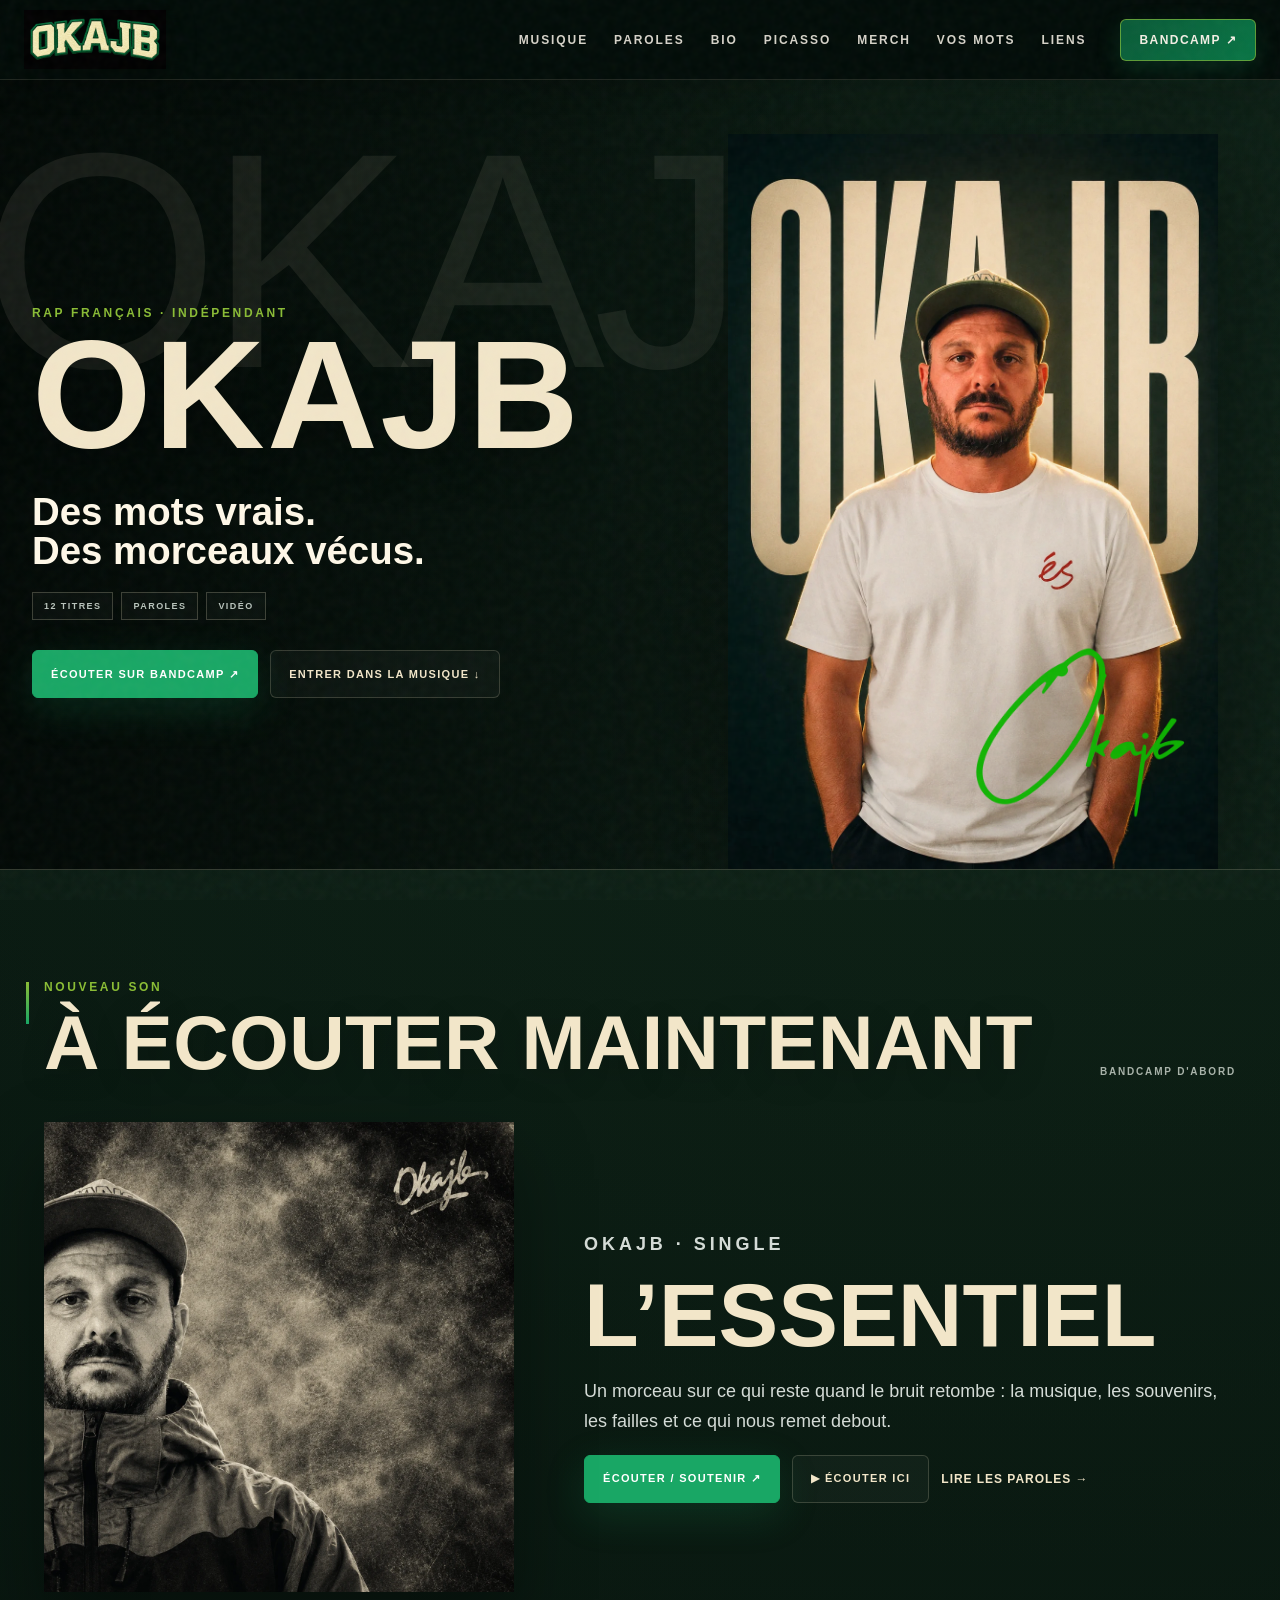
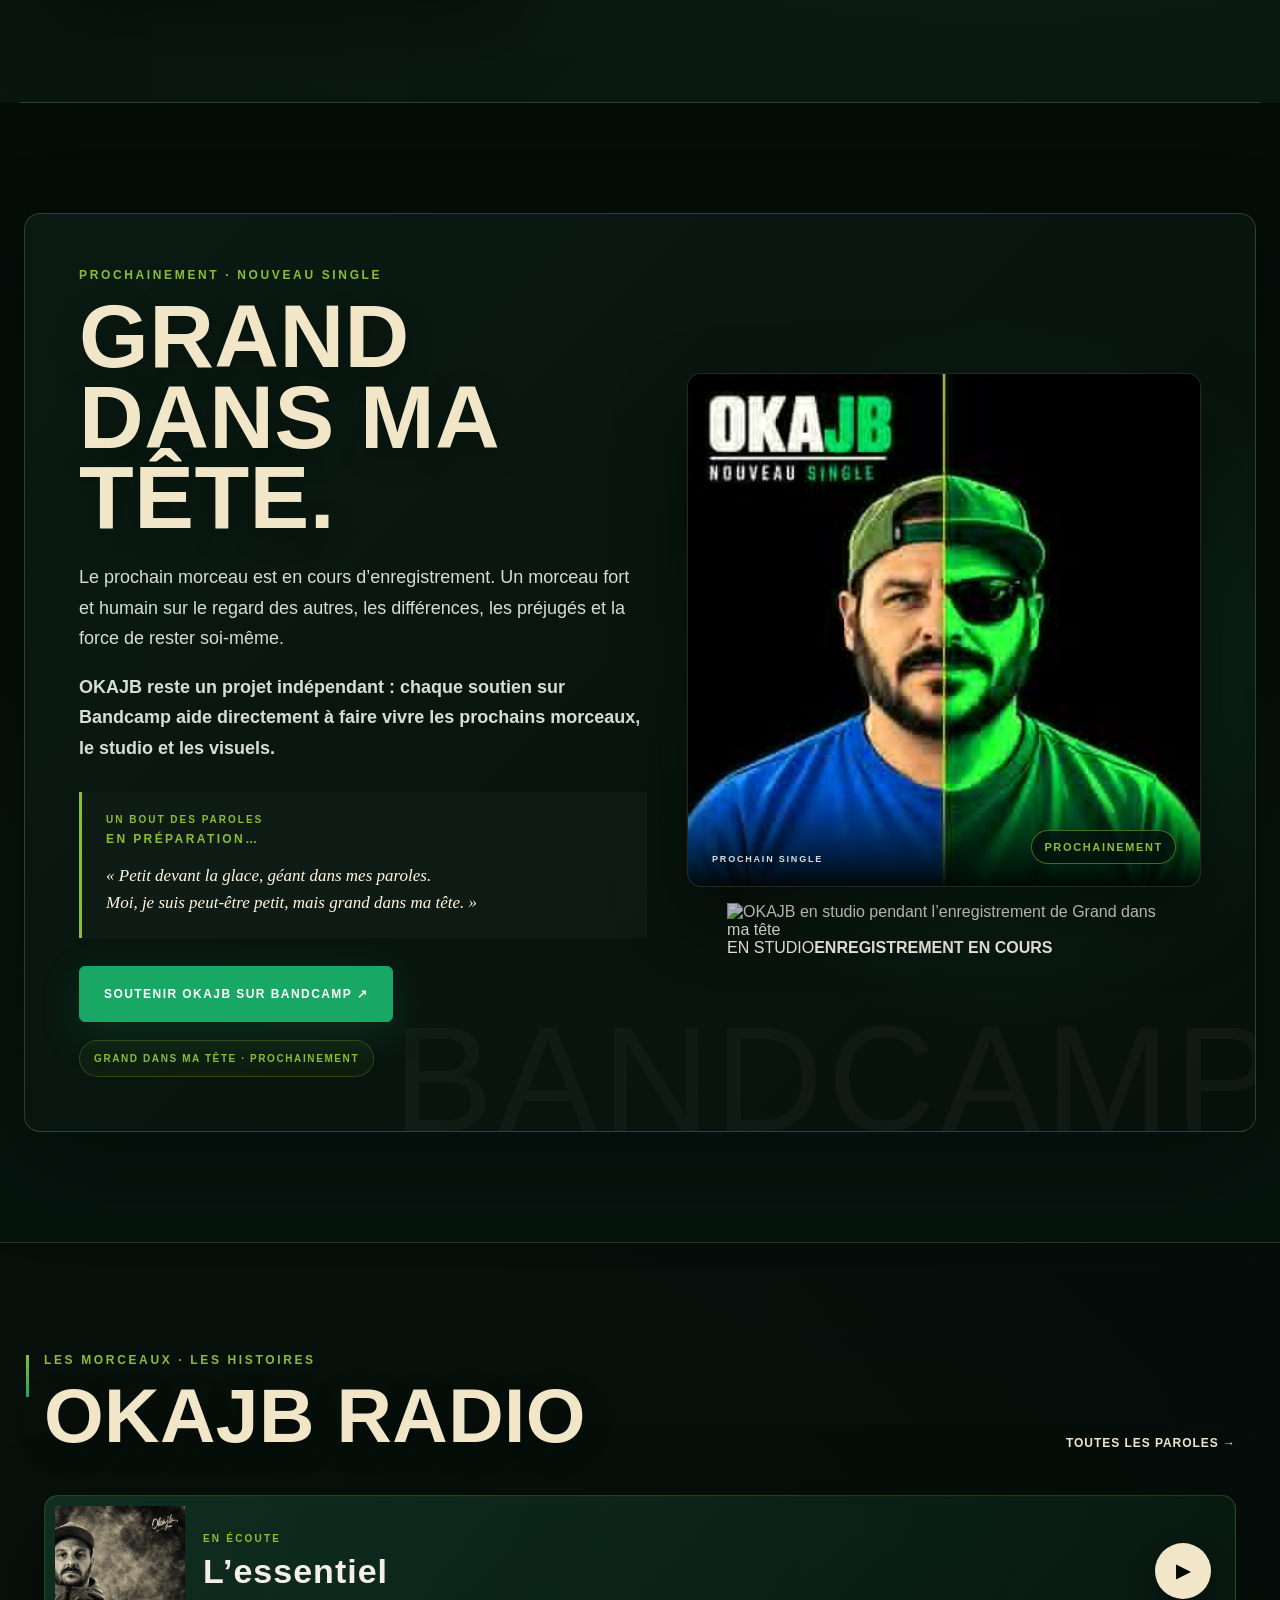
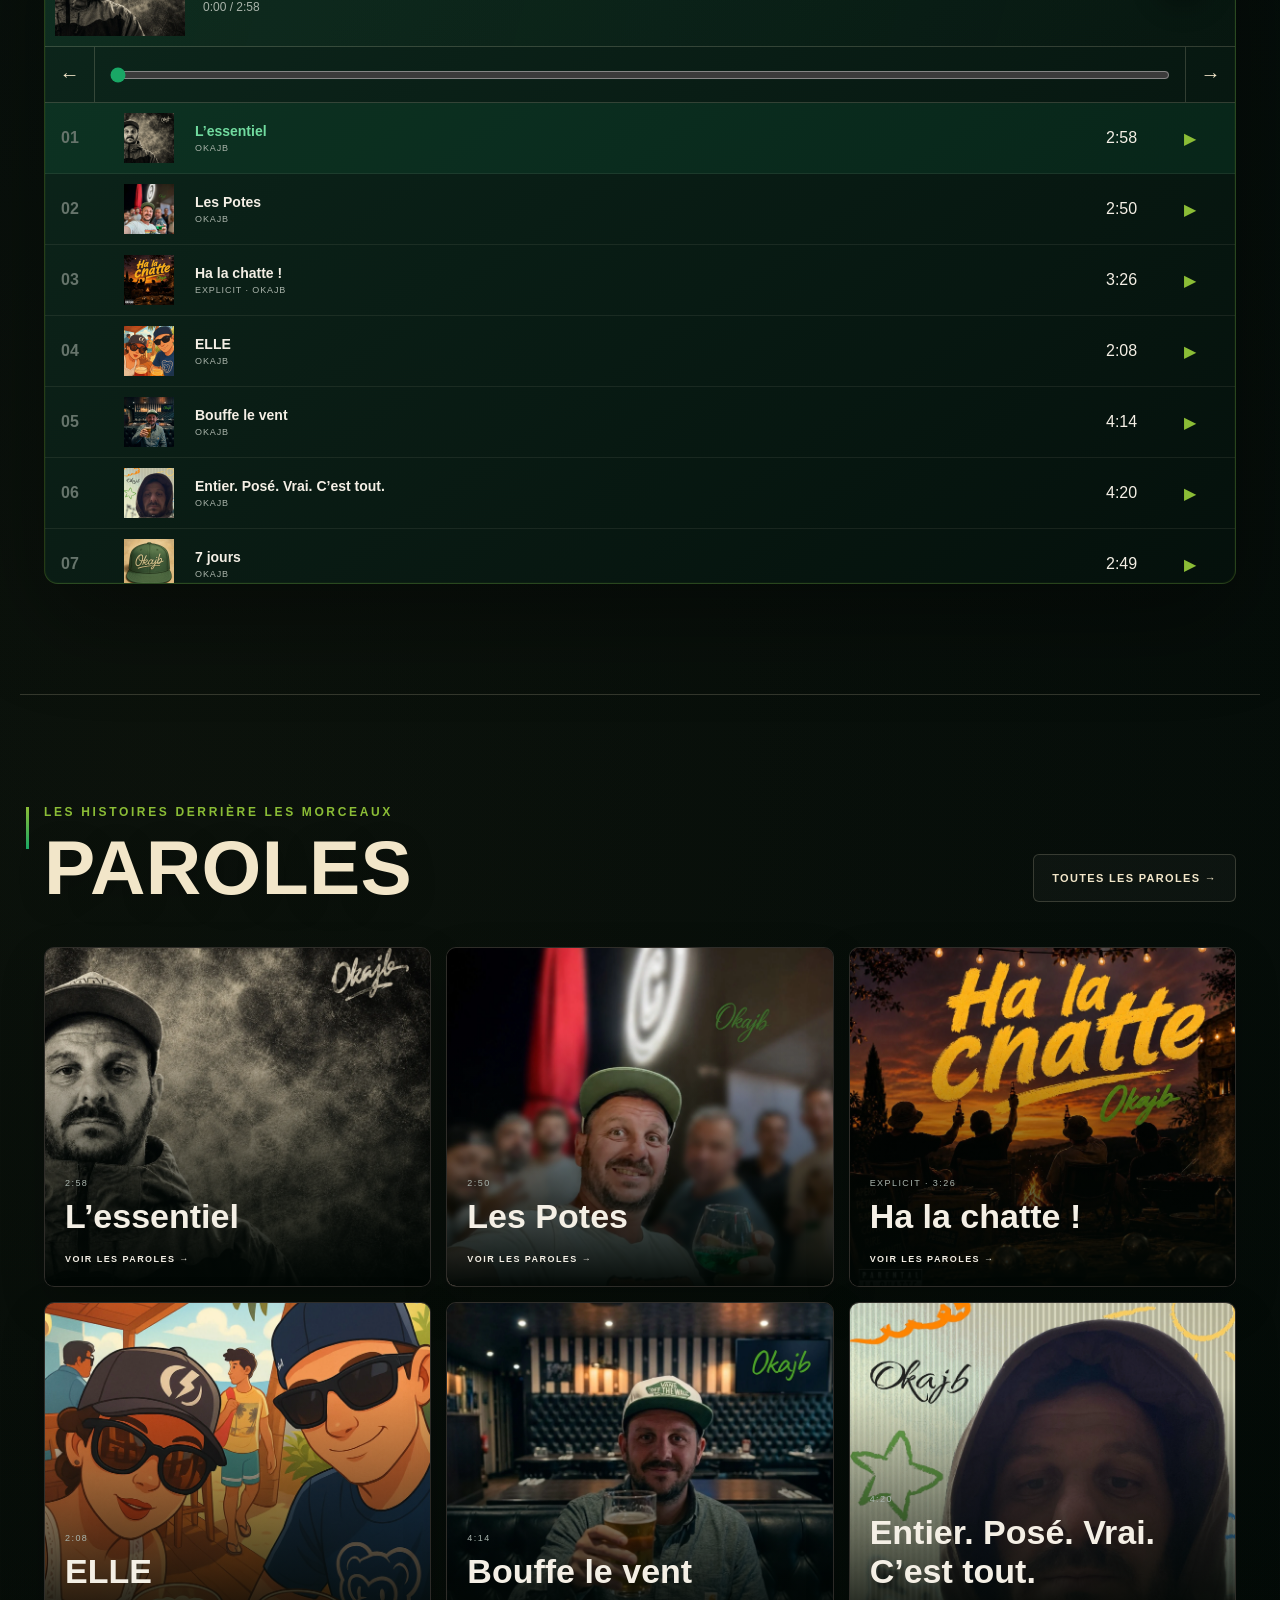
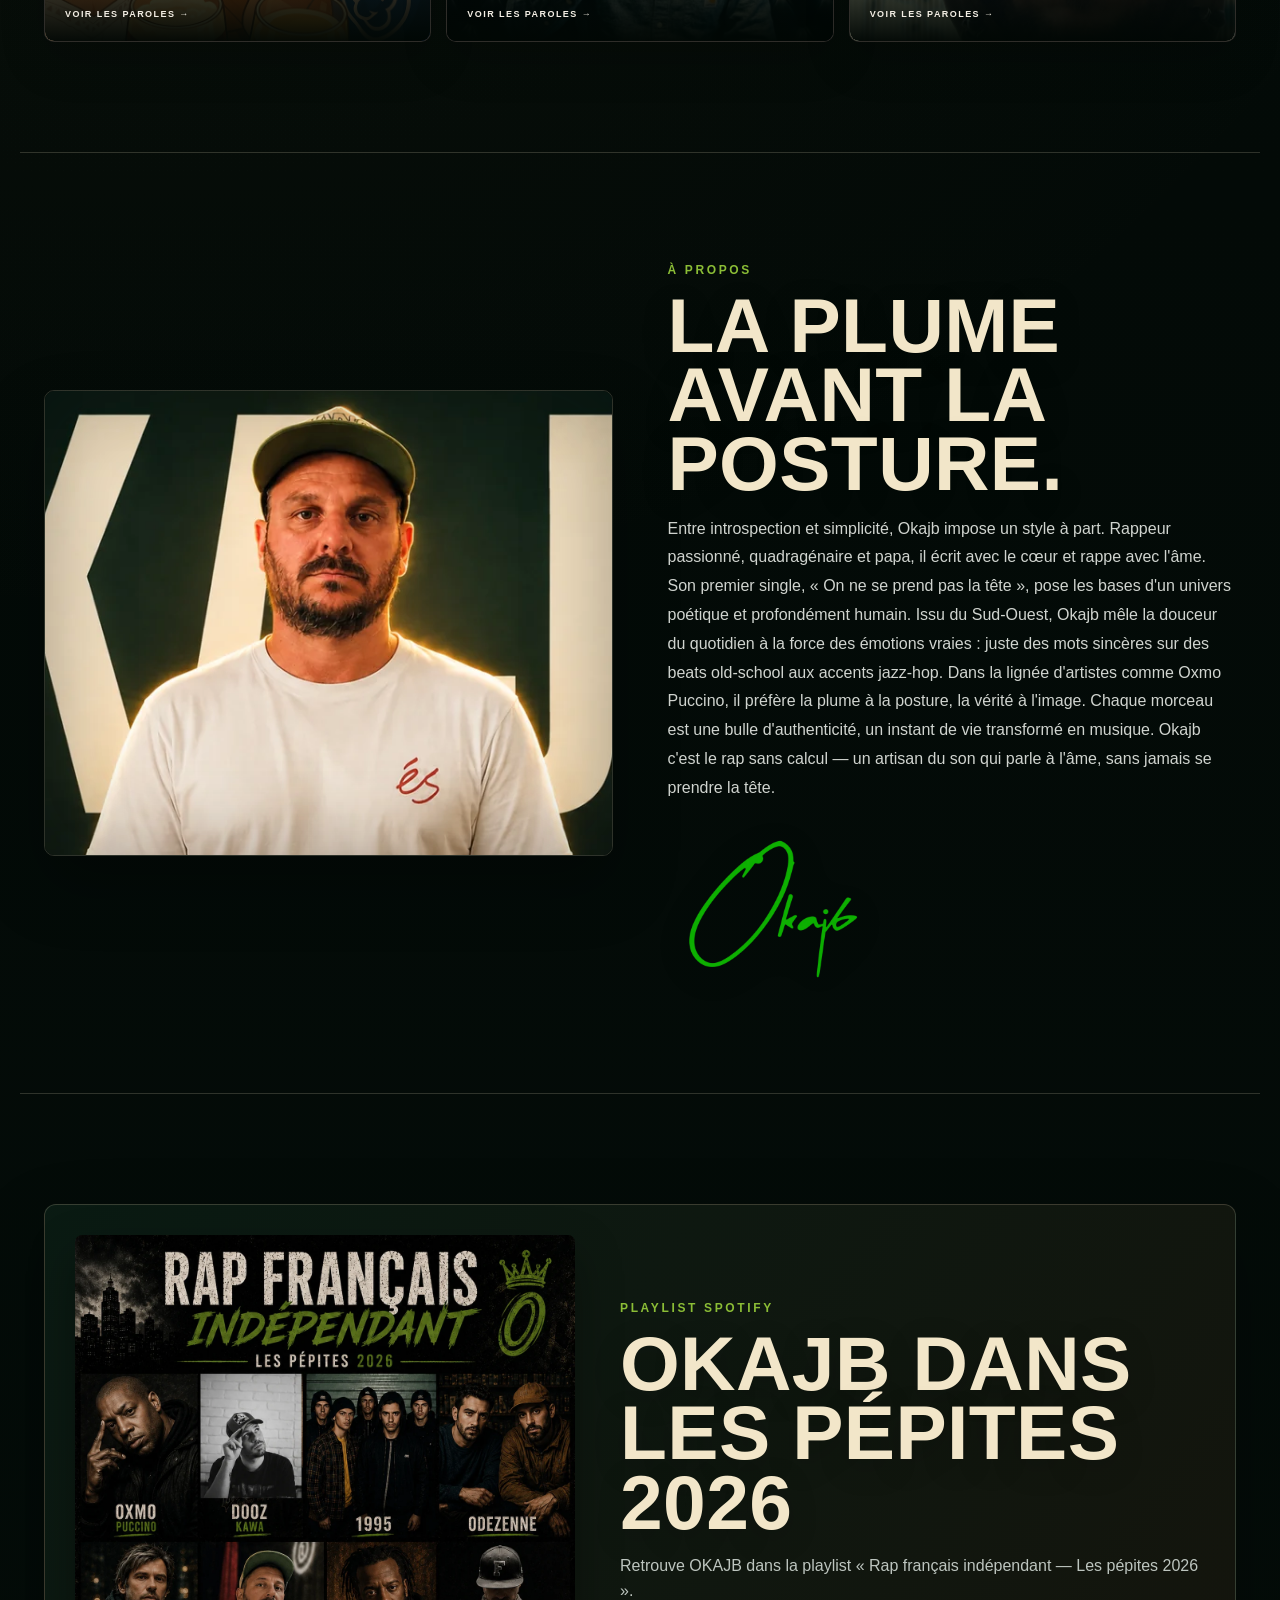
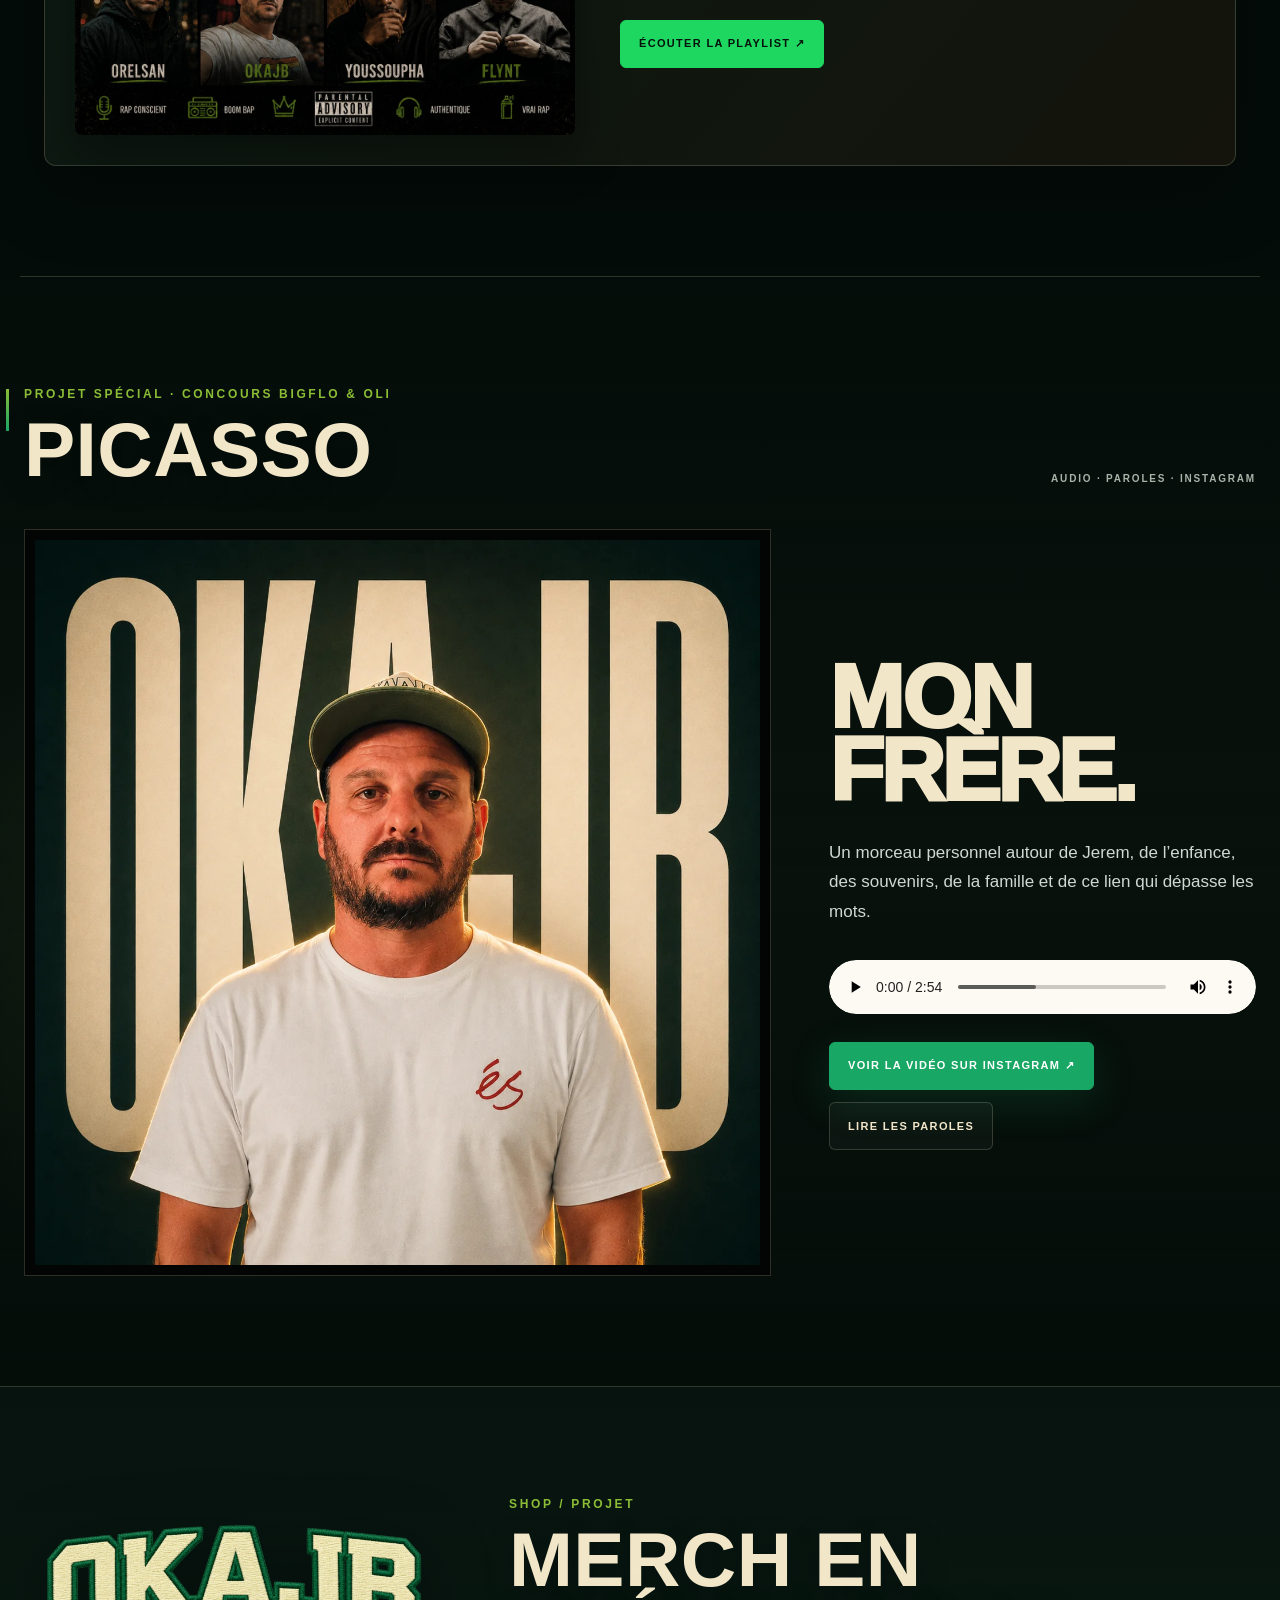
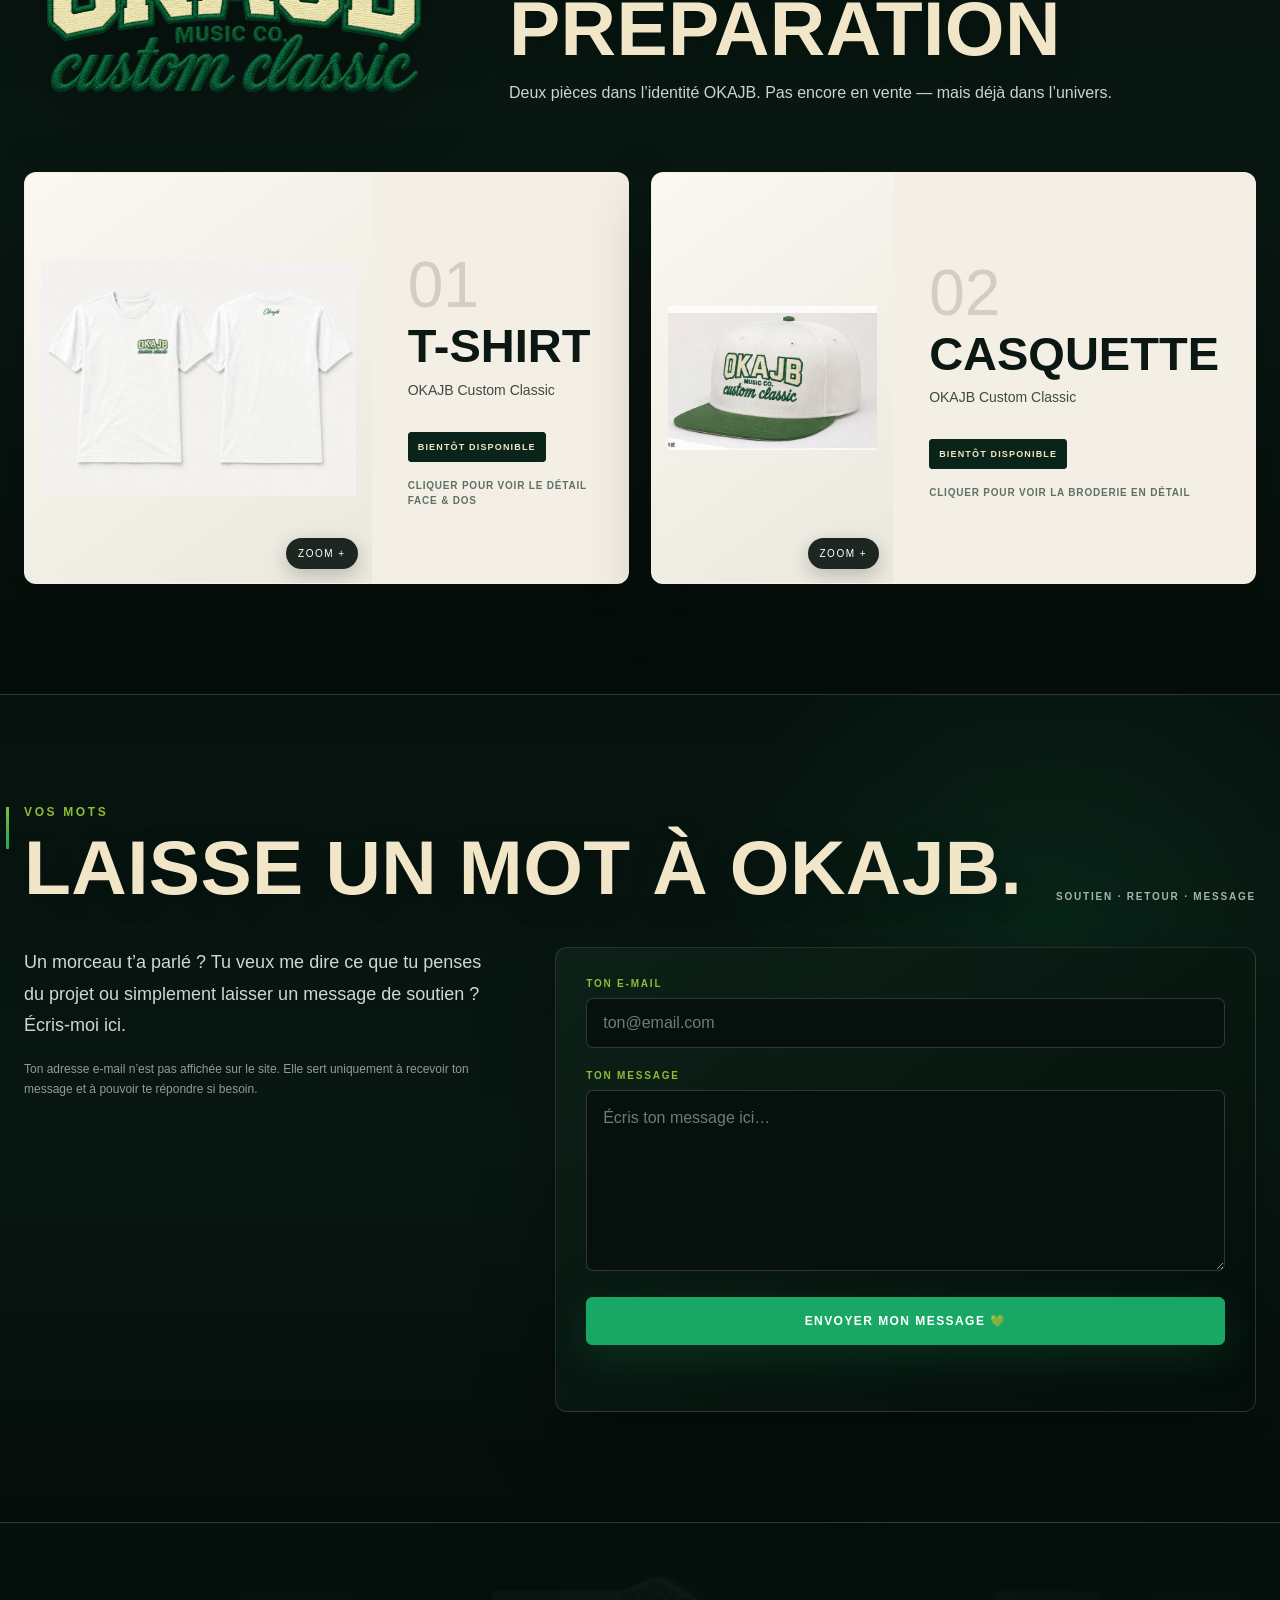
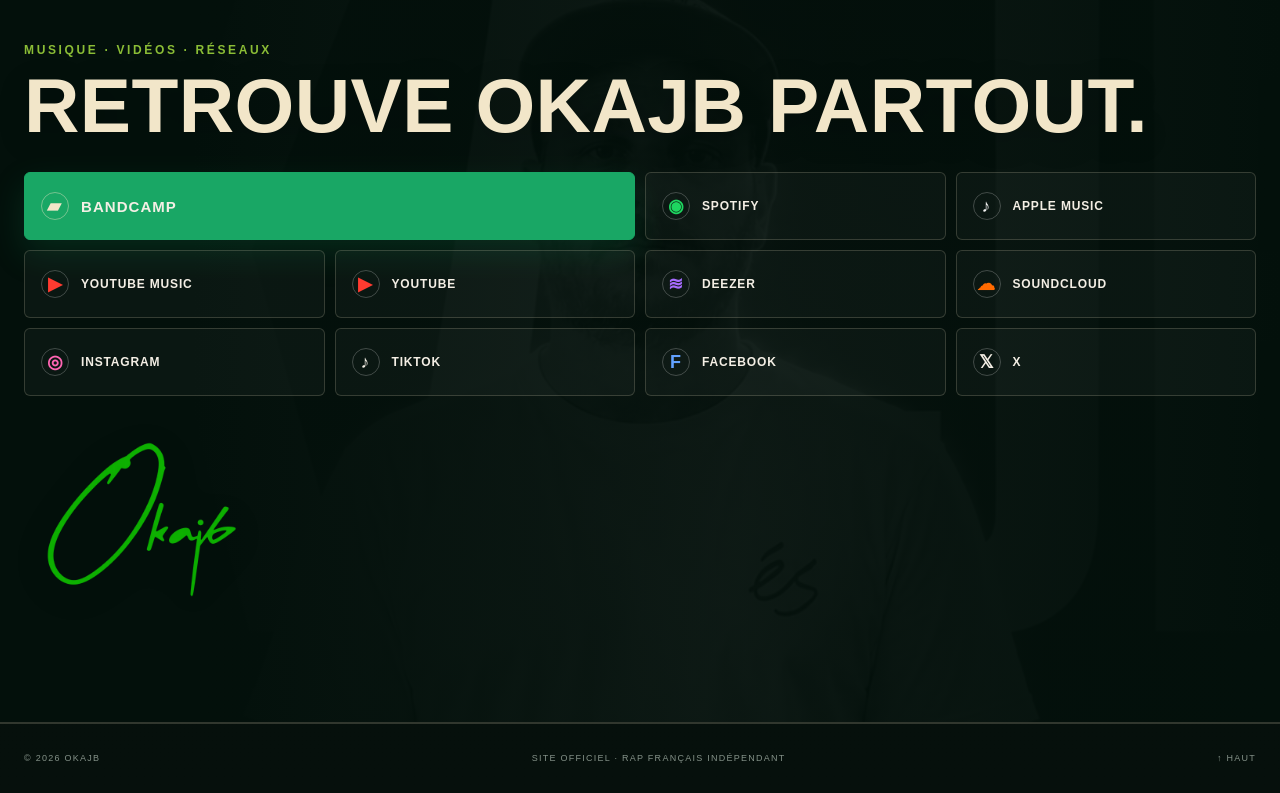
==== index.html @ cb5de4cf "Remplace Vivant par Grand dans ma tête et ajoute la photo studio" ====
<!doctype html>
<html lang="fr">
<head>
  <meta charset="utf-8">
  <meta name="viewport" content="width=device-width, initial-scale=1">
  <title>OKAJB — Site officiel</title>
  <meta name="description" content="OKAJB — rap français indépendant. Musique, paroles, PICASSO, merch et liens officiels.">
  <meta name="theme-color" content="#071812">
  <meta property="og:type" content="website">
  <meta property="og:title" content="OKAJB — Site officiel">
  <meta property="og:description" content="Musique, paroles, PICASSO, merch et univers officiel d’OKAJB. Soutiens le projet indépendant sur Bandcamp.">
  <meta property="og:url" content="https://okajb.github.io/okajb/">
  <meta property="og:image" content="https://okajb.github.io/okajb/assets/images/hero-wide.webp">
  <meta name="twitter:card" content="summary_large_image">
  <meta name="twitter:title" content="OKAJB — Site officiel">
  <meta name="twitter:description" content="Des mots vrais. Des morceaux vécus. Découvre l’univers OKAJB et soutiens la suite sur Bandcamp.">
  <meta name="twitter:image" content="https://okajb.github.io/okajb/assets/images/hero-wide.webp">
  <link rel="icon" href="favicon.webp" type="image/webp">
  <link rel="stylesheet" href="styles.css">
</head>
<body>
  <div class="noise"></div>
  <header class="site-header" id="top">
    <a class="brand" href="#top" aria-label="OKAJB accueil"><img src="assets/images/logo.webp" alt="OKAJB"></a>
    <button class="nav-toggle" aria-label="Ouvrir le menu" aria-expanded="false">☰</button>
    <nav class="main-nav" aria-label="Navigation principale">
      <a href="#musique">Musique</a>
      <a href="paroles.html">Paroles</a>
      <a href="#bio">Bio</a>
      <a href="#picasso">Picasso</a>
      <a href="#merch">Merch</a>
      <a href="#soutien">Vos mots</a>
      <a href="#liens">Liens</a>
    </nav>
    <a class="bandcamp-pill" href="https://okajb.bandcamp.com/" target="_blank" rel="noopener">BANDCAMP ↗</a>
  </header>
  <main>
    <section class="hero">
      <div class="hero-copy">
        <p class="eyebrow">RAP FRANÇAIS · INDÉPENDANT</p>
        <h1>OKAJB</h1>
        <p class="hero-tagline">Des mots vrais.<br>Des morceaux vécus.</p>
        <div class="hero-stats" aria-label="Univers OKAJB"><span>12 TITRES</span><span>PAROLES</span><span>VIDÉO</span></div>
        <div class="hero-actions">
          <a class="btn btn-primary" href="https://okajb.bandcamp.com/" target="_blank" rel="noopener">ÉCOUTER SUR BANDCAMP ↗</a>
          <a class="btn btn-ghost" href="#musique">ENTRER DANS LA MUSIQUE ↓</a>
        </div>
      </div>
      <div class="hero-art"><img src="assets/images/hero.webp" alt="OKAJB"></div>
      <img class="hero-signature" src="assets/images/signature.webp" alt="Signature OKAJB">
    </section>
    <section class="section feature" id="musique">
      <div class="section-head">
        <div><p class="eyebrow">NOUVEAU SON</p><h2>À ÉCOUTER MAINTENANT</h2></div>
        <span class="rule-label">BANDCAMP D'ABORD</span>
      </div>
      <div class="feature-grid">
        <div class="feature-cover"><img src="assets/images/lessentiel-feature.webp" alt="L'essentiel — OKAJB"></div>
        <div class="feature-copy">
          <p class="track-kicker">OKAJB · SINGLE</p>
          <h3>L’ESSENTIEL</h3>
          <p>Un morceau sur ce qui reste quand le bruit retombe : la musique, les souvenirs, les failles et ce qui nous remet debout.</p>
          <div class="action-row">
            <a class="btn btn-primary" href="https://okajb.bandcamp.com/track/lessentiel" target="_blank" rel="noopener">ÉCOUTER / SOUTENIR ↗</a>
            <button class="btn btn-ghost js-play-feature" type="button">▶ ÉCOUTER ICI</button>
            <a class="text-link" href="paroles.html#lessentiel">Lire les paroles →</a>
          </div>
        </div>
      </div>
    </section>

    <section class="section funding-section" id="faire-vivre-la-suite">
      <div class="funding-card">
        <div class="funding-copy">
          <p class="eyebrow">PROCHAINEMENT · NOUVEAU SINGLE</p>
          <h2>GRAND DANS MA TÊTE.</h2>
          <p>Le prochain morceau est en cours d’enregistrement. Un morceau fort et humain sur le regard des autres, les différences, les préjugés et la force de rester soi-même.</p>
          <p class="funding-strong">OKAJB reste un projet indépendant : chaque soutien sur Bandcamp aide directement à faire vivre les prochains morceaux, le studio et les visuels.</p>
          <div class="vivant-preview">
            <span class="vivant-label">UN BOUT DES PAROLES</span>
            <p class="vivant-coming">EN PRÉPARATION…</p>
            <blockquote>« Petit devant la glace, géant dans mes paroles.<br>Moi, je suis peut-être petit, mais grand dans ma tête. »</blockquote>
          </div>
          <div class="funding-actions">
            <a class="btn btn-primary funding-btn" href="https://okajb.bandcamp.com/" target="_blank" rel="noopener">SOUTENIR OKAJB SUR BANDCAMP ↗</a>
            <span class="funding-next">GRAND DANS MA TÊTE · PROCHAINEMENT</span>
          </div>
        </div>
        <div class="upcoming-media">
          <div class="funding-cover">
            <img src="assets/images/grand-dans-ma-tete.jpg" alt="Grand dans ma tête — prochain single OKAJB" loading="lazy">
            <div class="funding-cover-overlay">
              <span>PROCHAIN SINGLE</span>
              <strong>PROCHAINEMENT</strong>
            </div>
          </div>
          <figure class="studio-shot">
            <img src="assets/images/grand-dans-ma-tete-studio.jpg" alt="OKAJB en studio pendant l’enregistrement de Grand dans ma tête" loading="lazy">
            <figcaption><span>EN STUDIO</span><strong>ENREGISTREMENT EN COURS</strong></figcaption>
          </figure>
        </div>
      </div>
    </section>

    <section class="section radio-section">
      <div class="section-head">
        <div><p class="eyebrow">LES MORCEAUX · LES HISTOIRES</p><h2>OKAJB RADIO</h2></div>
        <a class="text-link" href="paroles.html">Toutes les paroles →</a>
      </div>
      <div class="radio-shell">
        <div class="now-playing">
          <img id="playerCover" src="assets/images/lessentiel.webp" alt="">
          <div class="now-copy">
            <span class="mini">EN ÉCOUTE</span>
            <strong id="playerTitle">L’essentiel</strong>
            <span id="playerTime">0:00 / 2:58</span>
          </div>
          <button class="play-main" id="playPause" type="button" aria-label="Lecture">▶</button>
        </div>
        <div class="player-controls">
          <button id="prevTrack" type="button" aria-label="Morceau précédent">←</button>
          <input id="progress" type="range" min="0" max="1000" value="0" aria-label="Progression du morceau">
          <button id="nextTrack" type="button" aria-label="Morceau suivant">→</button>
        </div>
        <audio id="audioPlayer" preload="metadata"></audio>
        <div class="tracklist" id="trackList"></div>
      </div>
    </section>
    <section class="section lyrics-preview">
      <div class="section-head">
        <div><p class="eyebrow">LES HISTOIRES DERRIÈRE LES MORCEAUX</p><h2>PAROLES</h2></div>
        <a class="btn btn-ghost" href="paroles.html">TOUTES LES PAROLES →</a>
      </div>
      <div class="card-grid" id="lyricsPreview"></div>
    </section>
    <section class="section split" id="bio">
      <div class="bio-visual"><img src="assets/images/hero-wide.webp" alt="OKAJB"></div>
      <div class="bio-copy">
        <p class="eyebrow">À PROPOS</p>
        <h2>LA PLUME AVANT LA POSTURE.</h2>
        <p id="bioText"></p>
        <img class="signature-inline" src="assets/images/signature.webp" alt="Signature Okajb">
      </div>
    </section>
    <section class="section playlist-section">
      <div class="playlist-card">
        <img src="assets/images/playlist.webp" alt="Rap français indépendant — Les pépites 2026">
        <div>
          <p class="eyebrow">PLAYLIST SPOTIFY</p>
          <h2>OKAJB DANS LES PÉPITES 2026</h2>
          <p>Retrouve OKAJB dans la playlist « Rap français indépendant — Les pépites 2026 ».</p>
          <a class="btn btn-spotify" href="https://open.spotify.com/playlist/6wYWliUROWFI4ndESwbSYx" target="_blank" rel="noopener">ÉCOUTER LA PLAYLIST ↗</a>
        </div>
      </div>
    </section>
    <section class="section picasso-section" id="picasso">
      <div class="section-head">
        <div><p class="eyebrow">PROJET SPÉCIAL · CONCOURS BIGFLO & OLI</p><h2>PICASSO</h2></div>
        <span class="rule-label">AUDIO · PAROLES · INSTAGRAM</span>
      </div>
      <div class="picasso-grid">
        <div class="picasso-poster"><img src="assets/images/picasso.webp" alt="PICASSO — OKAJB"></div>
        <div class="picasso-copy">
          <h3 class="picasso-title"><span>MON</span><span>FRÈRE.</span></h3>
          <p>Un morceau personnel autour de Jerem, de l’enfance, des souvenirs, de la famille et de ce lien qui dépasse les mots.</p>
          <audio controls preload="metadata" src="assets/audio/picasso.mp3"></audio>
          <div class="action-row">
            <a class="btn btn-primary" href="https://www.instagram.com/reel/Dc9FJ5-Rp9Y/?utm_source=ig_web_copy_link&stkn=MzRlODBiNWFlZA==" target="_blank" rel="noopener">VOIR LA VIDÉO SUR INSTAGRAM ↗</a>
            <button class="btn btn-ghost" id="picassoLyricsBtn" type="button">LIRE LES PAROLES</button>
          </div>
        </div>
      </div>
      <div class="lyrics-panel" id="picassoLyrics" hidden></div>
    </section>
    <section class="section merch-section" id="merch">
      <div class="merch-intro">
        <img src="assets/images/merch-logo-premium.webp" alt="OKAJB merch">
        <div><p class="eyebrow">SHOP / PROJET</p><h2>MERCH EN PRÉPARATION</h2><p>Deux pièces dans l’identité OKAJB. Pas encore en vente — mais déjà dans l’univers.</p></div>
      </div>
      <div class="product-grid">
        <article class="product zoomable-product" role="button" tabindex="0" data-image="assets/images/tshirt-full.webp" data-title="T-SHIRT OKAJB — face & dos"><div class="product-visual"><img src="assets/images/tshirt-full.webp" alt="T-shirt OKAJB, face et dos"><span class="zoom-badge">ZOOM +</span></div><div class="product-copy"><span>01</span><h3>T-SHIRT</h3><p>OKAJB Custom Classic</p><b>BIENTÔT DISPONIBLE</b><small class="zoom-hint">Cliquer pour voir le détail face & dos</small></div></article>
        <article class="product zoomable-product" role="button" tabindex="0" data-image="assets/images/cap-full.webp" data-title="CASQUETTE OKAJB — détail"><div class="product-visual"><img src="assets/images/cap-full.webp" alt="Casquette OKAJB blanche et verte"><span class="zoom-badge">ZOOM +</span></div><div class="product-copy"><span>02</span><h3>CASQUETTE</h3><p>OKAJB Custom Classic</p><b>BIENTÔT DISPONIBLE</b><small class="zoom-hint">Cliquer pour voir la broderie en détail</small></div></article>
      </div>
    </section>


    <section class="section support-section" id="soutien">
      <div class="section-head">
        <div>
          <p class="eyebrow">VOS MOTS</p>
          <h2>LAISSE UN MOT À OKAJB.</h2>
        </div>
        <span class="rule-label">SOUTIEN · RETOUR · MESSAGE</span>
      </div>
      <div class="support-grid">
        <div class="support-copy">
          <p>Un morceau t’a parlé ? Tu veux me dire ce que tu penses du projet ou simplement laisser un message de soutien ? Écris-moi ici.</p>
          <p class="support-privacy">Ton adresse e-mail n’est pas affichée sur le site. Elle sert uniquement à recevoir ton message et à pouvoir te répondre si besoin.</p>
        </div>
        <form class="support-form" id="supportForm" action="https://formsubmit.co/ajax/jbcourtial@gmail.com" method="POST">
          <input type="hidden" name="_subject" value="Nouveau message de soutien — Site OKAJB">
          <input type="hidden" name="_template" value="box">
          <input type="hidden" name="_captcha" value="false">
          <label>
            <span>TON E-MAIL</span>
            <input type="email" name="email" autocomplete="email" placeholder="ton@email.com" required>
          </label>
          <label>
            <span>TON MESSAGE</span>
            <textarea name="message" rows="6" maxlength="1500" placeholder="Écris ton message ici…" required></textarea>
          </label>
          <input class="support-honey" type="text" name="_honey" tabindex="-1" autocomplete="off">
          <button class="btn btn-primary support-submit" type="submit">ENVOYER MON MESSAGE 💚</button>
          <p class="support-status" id="supportStatus" role="status" aria-live="polite"></p>
        </form>
      </div>
    </section>

    <section class="section links-section" id="liens">
      <img class="links-bg" src="assets/images/hero-wide.webp" alt="">
      <div class="links-inner">
        <p class="eyebrow">MUSIQUE · VIDÉOS · RÉSEAUX</p>
        <h2>RETROUVE OKAJB PARTOUT.</h2>
        <div class="platforms" id="platforms"></div>
        <img class="footer-signature" src="assets/images/signature.webp" alt="Signature OKAJB">
      </div>
    </section>
  </main>
  <footer class="footer"><span>© 2026 OKAJB</span><span>Site officiel · Rap français indépendant</span><a href="#top">↑ HAUT</a></footer>
  <div class="toast" id="toast" role="status" aria-live="polite"></div>
  <div class="zoom-modal" id="zoomModal" hidden aria-hidden="true">
    <button class="zoom-close" id="zoomClose" type="button" aria-label="Fermer">×</button>
    <div class="zoom-dialog">
      <img id="zoomImage" src="" alt="Zoom produit OKAJB">
      <p id="zoomCaption"></p>
    </div>
  </div>
  <script src="data.js"></script>
  <script src="app.js"></script>
</body>
</html>
---- styles.css ----
:root{--bg:#06120e;--bg2:#0a1c15;--cream:#f2e6c9;--green:#19a765;--green2:#8bbd36;--text:#f4efe5;--muted:#a9b3aa;--line:rgba(242,230,201,.18);--card:#0b1f17;--black:#020805;--spotify:#1ed760;--max:1240px}
*{box-sizing:border-box}html{scroll-behavior:smooth;background:var(--bg)}body{margin:0;color:var(--text);background:radial-gradient(circle at 80% 5%,rgba(26,86,54,.22),transparent 30%),linear-gradient(#06120e,#030906);font-family:Arial,Helvetica,sans-serif;overflow-x:hidden}a{color:inherit;text-decoration:none}button,input{font:inherit}.noise{position:fixed;inset:0;pointer-events:none;z-index:999;opacity:.055;background-image:url("data:image/svg+xml,%3Csvg viewBox='0 0 120 120' xmlns='http://www.w3.org/2000/svg'%3E%3Cfilter id='n'%3E%3CfeTurbulence type='fractalNoise' baseFrequency='.8' numOctaves='2' stitchTiles='stitch'/%3E%3C/filter%3E%3Crect width='100%25' height='100%25' filter='url(%23n)' opacity='.7'/%3E%3C/svg%3E")}.site-header{height:76px;position:sticky;top:0;z-index:100;display:flex;align-items:center;gap:34px;padding:10px max(24px,calc((100vw - var(--max))/2));background:rgba(3,10,7,.88);backdrop-filter:blur(14px);border-bottom:1px solid var(--line)}.brand img{width:128px;display:block}.main-nav{margin-left:auto;display:flex;gap:26px;align-items:center}.main-nav a{font-size:12px;font-weight:800;letter-spacing:.16em;text-transform:uppercase;color:#d6d3c9}.main-nav a:hover{color:var(--green2)}.bandcamp-pill{border:1px solid rgba(139,189,54,.65);background:#0a4f31;padding:13px 18px;border-radius:6px;font-size:12px;font-weight:900;letter-spacing:.12em}.nav-toggle{display:none;margin-left:auto;background:none;border:0;color:white;font-size:24px}.hero{position:relative;min-height:760px;max-width:1500px;margin:0 auto;overflow:hidden;border-bottom:1px solid var(--line);display:grid;grid-template-columns:1.04fr .96fr}.hero:before{content:"OKAJB";position:absolute;left:-1.5vw;top:70px;font-family:Impact,'Arial Narrow Bold',sans-serif;font-size:clamp(150px,24vw,390px);line-height:.72;color:rgba(242,230,201,.08);letter-spacing:-.04em;white-space:nowrap}.hero-copy{z-index:2;padding:155px 20px 90px max(32px,calc((100vw - var(--max))/2));align-self:center}.eyebrow{color:var(--green2);font-size:12px;font-weight:900;letter-spacing:.22em;text-transform:uppercase;margin:0 0 14px}.hero h1,.section h2,.lyrics-hero h1{font-family:Impact,'Arial Narrow Bold',sans-serif;letter-spacing:.015em;margin:0;color:var(--cream);font-weight:900}.hero h1{font-size:clamp(86px,12vw,190px);line-height:.8}.hero-tagline{font-size:clamp(27px,3vw,48px);font-weight:800;line-height:1.02;margin:35px 0 34px;max-width:560px}.hero-actions,.action-row{display:flex;gap:12px;flex-wrap:wrap;align-items:center}.btn{display:inline-flex;align-items:center;justify-content:center;min-height:48px;padding:0 18px;border-radius:6px;border:1px solid var(--line);font-size:11px;font-weight:900;letter-spacing:.12em;text-transform:uppercase;cursor:pointer}.btn-primary{background:var(--green);border-color:var(--green);color:white;box-shadow:0 12px 40px rgba(25,167,101,.18)}.btn-primary:hover{background:#21bc75}.btn-ghost{background:rgba(255,255,255,.03);color:var(--cream)}.btn-spotify{background:var(--spotify);color:#04120a;border-color:var(--spotify)}.text-link{font-size:12px;font-weight:900;letter-spacing:.08em;text-transform:uppercase;color:var(--cream)}.hero-art{position:relative;z-index:1;display:flex;align-items:flex-end;justify-content:center;background:radial-gradient(circle at 55% 45%,rgba(139,189,54,.18),transparent 36%)}.hero-art img{height:700px;max-width:100%;object-fit:contain;object-position:bottom;filter:drop-shadow(0 25px 70px rgba(0,0,0,.4))}.hero-signature{position:absolute;right:8%;bottom:42px;width:230px;opacity:.98;filter:drop-shadow(0 10px 30px rgba(0,0,0,.38));z-index:3}.section{max-width:var(--max);margin:0 auto;padding:95px 24px;border-bottom:1px solid var(--line)}.section-head{display:flex;justify-content:space-between;align-items:end;gap:25px;margin-bottom:34px}.section h2{font-size:clamp(48px,6vw,88px);line-height:.9}.rule-label{color:var(--muted);font-size:10px;font-weight:800;letter-spacing:.18em}.feature-grid{display:grid;grid-template-columns:minmax(320px,470px) 1fr;gap:54px;align-items:center}.feature-cover{position:relative}.feature-cover:after{content:"";position:absolute;inset:20px -20px -20px 20px;border:1px solid rgba(139,189,54,.35);z-index:-1}.feature-cover img{width:100%;aspect-ratio:1;object-fit:cover;display:block}.feature-copy h3,.picasso-copy h3{font-family:Impact,'Arial Narrow Bold',sans-serif;font-size:clamp(58px,7vw,108px);line-height:.85;margin:6px 0 24px;color:var(--cream)}.feature-copy p{max-width:650px;font-size:18px;line-height:1.65;color:#cbd1cb}.track-kicker,.mini{font-size:10px;letter-spacing:.22em;color:var(--green2);font-weight:900}.radio-shell{background:linear-gradient(145deg,rgba(14,42,30,.9),rgba(5,17,12,.9));border:1px solid var(--line);box-shadow:0 30px 90px rgba(0,0,0,.25)}.now-playing{display:grid;grid-template-columns:130px 1fr 80px;align-items:center;min-height:150px;border-bottom:1px solid var(--line)}.now-playing>img{width:130px;height:130px;object-fit:cover;margin:10px}.now-copy{padding:20px 28px}.now-copy strong{display:block;font-family:Impact,'Arial Narrow Bold',sans-serif;font-size:34px;letter-spacing:.03em;margin:6px 0}.now-copy span:last-child{color:var(--muted);font-size:12px}.play-main{width:56px;height:56px;border-radius:50%;background:var(--cream);color:var(--black);border:0;font-weight:900;font-size:18px;cursor:pointer}.player-controls{display:grid;grid-template-columns:50px 1fr 50px;align-items:center;border-bottom:1px solid var(--line)}.player-controls button{height:55px;border:0;border-right:1px solid var(--line);background:none;color:var(--cream);font-size:20px}.player-controls button:last-child{border-left:1px solid var(--line);border-right:0}.player-controls input{width:calc(100% - 30px);margin:0 15px;accent-color:var(--green)}.tracklist{max-height:480px;overflow:auto}.track-row{width:100%;display:grid;grid-template-columns:50px 58px 1fr 65px 35px;gap:13px;align-items:center;padding:10px 16px;border:0;border-bottom:1px solid rgba(242,230,201,.08);background:transparent;color:var(--text);text-align:left;cursor:pointer}.track-row:hover,.track-row.active{background:rgba(25,167,101,.11)}.track-row.active strong{color:#71db9f}.track-row img{width:50px;height:50px;object-fit:cover}.track-meta strong{display:block;font-size:14px}.track-meta small{display:block;color:var(--muted);margin-top:4px;font-size:9px;letter-spacing:.1em}.num{color:#66746b;font-weight:800}.row-play{color:var(--green2)}.card-grid{display:grid;grid-template-columns:repeat(3,1fr);gap:15px}.lyric-card{position:relative;min-height:340px;overflow:hidden;border:1px solid var(--line);background:#111}.lyric-card:after{content:"";position:absolute;inset:0;background:linear-gradient(transparent 38%,rgba(1,7,4,.94) 100%)}.lyric-card img{width:100%;height:100%;position:absolute;inset:0;object-fit:cover;transition:transform .45s ease}.lyric-card:hover img{transform:scale(1.04)}.lyric-card div{position:absolute;left:20px;right:20px;bottom:20px;z-index:2}.lyric-card span,.lyric-card b{font-size:9px;letter-spacing:.16em}.lyric-card span{color:#a8b4ad}.lyric-card h3{font-family:Impact,'Arial Narrow Bold',sans-serif;font-size:34px;margin:7px 0 12px}.split{display:grid;grid-template-columns:1fr 1fr;gap:55px;align-items:center}.bio-visual{overflow:hidden;border:1px solid var(--line)}.bio-visual img{width:100%;height:460px;object-fit:cover;transform:scale(1.08)}.bio-copy p:not(.eyebrow){font-size:16px;line-height:1.8;color:#d0d4cf}.signature-inline{width:170px;margin-top:20px;opacity:.98;filter:drop-shadow(0 8px 20px rgba(0,0,0,.28))}.playlist-card{display:grid;grid-template-columns:minmax(310px,500px) 1fr;gap:45px;align-items:center;border:1px solid var(--line);background:linear-gradient(130deg,#0b1912,#12120d);padding:24px}.playlist-card img{width:100%;display:block}.playlist-card p:not(.eyebrow){color:#bdc5bf;line-height:1.6}.picasso-grid{display:grid;grid-template-columns:1.4fr .8fr;gap:42px;align-items:center}.video-frame{border:1px solid var(--line);padding:10px;background:#020503}.video-frame video{width:100%;display:block;max-height:620px;background:black}.picasso-copy p{color:#c1c8c3;line-height:1.7}.picasso-copy audio{width:100%;margin:16px 0 24px}.lyrics-panel{margin-top:28px;padding:35px;border:1px solid var(--line);white-space:pre-wrap;font-family:Georgia,serif;line-height:1.85;color:#e5dfd1;background:#08140f}.merch-intro{display:grid;grid-template-columns:330px 1fr;gap:48px;align-items:center;margin-bottom:38px}.merch-intro img{max-width:100%}.merch-intro p:not(.eyebrow){color:#bbc4bd}.product-grid{display:grid;grid-template-columns:1fr 1fr;gap:18px}.product{display:grid;grid-template-columns:1fr .8fr;align-items:center;min-height:360px;background:#f3efe5;color:#0b1712;overflow:hidden}.product img{width:100%;height:100%;object-fit:contain;padding:22px}.product div{padding:28px}.product span{font-size:58px;font-family:Impact,sans-serif;color:#d5d0c3}.product h3{font-family:Impact,sans-serif;font-size:44px;margin:3px 0}.product b{display:inline-block;margin-top:20px;border:1px solid #24362e;padding:9px;font-size:9px;letter-spacing:.13em}.links-section{position:relative;overflow:hidden;max-width:none;padding-left:max(24px,calc((100vw - var(--max))/2));padding-right:max(24px,calc((100vw - var(--max))/2))}.links-bg{position:absolute;inset:0;width:100%;height:100%;object-fit:cover;opacity:.17;filter:grayscale(1) contrast(1.2)}.links-section:after{content:"";position:absolute;inset:0;background:linear-gradient(90deg,#03100b 15%,rgba(3,16,11,.75),#03100b)}.links-inner{position:relative;z-index:2}.platforms{display:grid;grid-template-columns:repeat(4,1fr);gap:10px;margin-top:32px}.platform{min-height:68px;border:1px solid var(--line);background:rgba(255,255,255,.03);display:flex;align-items:center;gap:12px;padding:14px 16px;font-size:12px;font-weight:900;text-transform:uppercase;letter-spacing:.07em}.platform:hover{border-color:var(--green2);transform:translateY(-2px)}.platform img{width:22px;height:22px}.platform.priority{background:var(--green);border-color:var(--green);grid-column:span 2;font-size:15px}.footer-signature{width:200px;margin-top:45px;opacity:.98;filter:drop-shadow(0 8px 20px rgba(0,0,0,.28))}.footer{min-height:70px;display:flex;align-items:center;justify-content:space-between;gap:20px;padding:0 max(24px,calc((100vw - var(--max))/2));border-top:1px solid var(--line);font-size:9px;letter-spacing:.14em;text-transform:uppercase;color:#849188}.lyrics-hero{max-width:var(--max);margin:0 auto;padding:110px 24px 65px}.lyrics-hero h1{font-size:clamp(90px,15vw,220px);line-height:.8}.lyrics-hero>p:last-of-type{color:#aeb9b1;max-width:550px}.search{margin-top:35px;display:flex;align-items:center;gap:12px;max-width:520px;border-bottom:1px solid #718179;padding:12px 0}.search input{width:100%;background:none;border:0;outline:0;color:white;font-size:18px}.lyrics-index{max-width:var(--max);margin:0 auto;padding:0 24px 90px;display:grid;grid-template-columns:repeat(3,1fr);gap:10px}.lyrics-index-card{display:grid;grid-template-columns:70px 1fr 25px;align-items:center;gap:12px;border:1px solid var(--line);padding:9px;background:#08140f}.lyrics-index-card img{width:70px;height:70px;object-fit:cover}.lyrics-index-card b{display:block}.lyrics-index-card small{display:block;color:#85938b;margin-top:6px}.lyrics-index-card i{font-style:normal;color:var(--green2)}.lyrics-full{max-width:var(--max);margin:0 auto;padding:0 24px}.lyric-entry{display:grid;grid-template-columns:360px 1fr;gap:65px;padding:85px 0;border-top:1px solid var(--line);scroll-margin-top:85px}.lyric-side{position:sticky;top:105px;align-self:start}.lyric-side img{width:100%;aspect-ratio:1;object-fit:cover;border:1px solid var(--line)}.lyric-side h2{font-family:Impact,sans-serif;font-size:48px;margin:12px 0 20px}.lyric-entry pre,.lyrics-special-grid pre{margin:0;white-space:pre-wrap;font-family:Georgia,'Times New Roman',serif;font-size:17px;line-height:1.95;color:#ded8ca}.picasso-lyrics-special{max-width:var(--max);margin:80px auto 0;padding:80px 24px;border-top:1px solid var(--line)}.picasso-lyrics-special h2{font-family:Impact,sans-serif;font-size:80px;margin:0 0 30px}.lyrics-special-grid{display:grid;grid-template-columns:360px 1fr;gap:65px}.lyrics-special-grid img{width:100%;position:sticky;top:105px}.compact{min-height:40px}.toast{position:fixed;right:20px;bottom:20px;background:#11231b;border:1px solid var(--line);padding:13px 16px;font-size:12px;opacity:0;transform:translateY(8px);transition:.2s;pointer-events:none}.toast.show{opacity:1;transform:none}
@media(max-width:960px){.site-header{padding:10px 18px;gap:16px}.brand img{width:102px}.nav-toggle{display:block}.main-nav{display:none;position:absolute;top:76px;left:0;right:0;background:#04100b;border-bottom:1px solid var(--line);padding:20px;flex-direction:column}.main-nav.open{display:flex}.bandcamp-pill{font-size:9px;padding:11px 12px}.hero{grid-template-columns:1fr;min-height:auto;padding-top:20px}.hero-copy{padding:90px 24px 25px}.hero-art{height:520px}.hero-art img{height:520px}.hero-signature{bottom:20px;width:155px;right:7%}.section{padding:70px 18px}.feature-grid,.split,.playlist-card,.picasso-grid,.merch-intro,.lyric-entry,.lyrics-special-grid{grid-template-columns:1fr}.feature-cover{max-width:520px}.section-head{align-items:flex-start;flex-direction:column}.card-grid{grid-template-columns:repeat(2,1fr)}.product-grid{grid-template-columns:1fr}.platforms{grid-template-columns:repeat(2,1fr)}.lyric-side{position:relative;top:auto;display:grid;grid-template-columns:160px 1fr;gap:18px}.lyrics-index{grid-template-columns:repeat(2,1fr)}.lyrics-special-grid img{position:relative;top:auto;max-width:480px}.playlist-card{padding:14px}.bio-visual img{height:auto}.now-playing{grid-template-columns:90px 1fr 65px}.now-playing>img{width:80px;height:80px}.track-row{grid-template-columns:36px 46px 1fr 46px}.track-row img{width:42px;height:42px}.row-play{display:none}}
@media(max-width:600px){.site-header{height:68px}.main-nav{top:68px}.bandcamp-pill{padding:10px}.hero-copy{padding-top:65px}.hero h1{font-size:86px}.hero-tagline{font-size:28px}.hero-art{height:430px}.hero-art img{height:430px}.hero:before{top:250px;font-size:190px}.feature-copy h3,.picasso-copy h3{font-size:64px}.section h2{font-size:52px}.card-grid,.lyrics-index{grid-template-columns:1fr}.lyric-card{min-height:300px}.product{grid-template-columns:1fr}.product img{height:300px}.platforms{grid-template-columns:1fr}.platform.priority{grid-column:auto}.footer{align-items:flex-start;flex-direction:column;padding-top:22px;padding-bottom:22px}.lyrics-hero{padding-top:85px}.lyrics-hero h1{font-size:94px}.lyric-side{grid-template-columns:1fr}.lyric-side img{max-width:280px}.lyric-entry pre,.lyrics-special-grid pre{font-size:15px}.now-copy{padding:14px}.now-copy strong{font-size:26px}}
.platform-mark{width:28px;height:28px;border-radius:50%;display:inline-grid;place-items:center;border:1px solid rgba(255,255,255,.22);font-size:18px;line-height:1;font-weight:900}.platform-mark.spotify{color:#1ed760}.platform-mark.youtube,.platform-mark.youtubemusic{color:#ff3b30}.platform-mark.soundcloud{color:#ff6a00}.platform-mark.instagram{color:#ff66b3}.platform-mark.facebook{color:#62a2ff}.platform-mark.applemusic{color:#f4f4f4}.platform-mark.deezer{color:#a76cff}.platform.priority .platform-mark{color:var(--cream);border-color:rgba(242,230,201,.42)}

.picasso-title{font-family:Arial Black,Impact,'Arial Narrow Bold',sans-serif !important;letter-spacing:.02em}
.merch-intro img{width:100%;max-width:430px;height:auto;display:block}
.product.zoomable-product{cursor:zoom-in;transition:transform .18s ease,box-shadow .18s ease}
.product.zoomable-product:hover{transform:translateY(-2px);box-shadow:0 18px 35px rgba(0,0,0,.18)}
.zoom-hint{display:block;margin-top:14px;font-size:10px;letter-spacing:.14em;color:#3a4b43;font-weight:900}
.zoom-modal{position:fixed;inset:0;z-index:1200;background:rgba(3,10,7,.88);display:flex;align-items:center;justify-content:center;padding:28px}
.zoom-modal[hidden]{display:none !important}
.zoom-dialog{max-width:min(1000px,92vw);max-height:88vh;text-align:center}
.zoom-dialog img{max-width:100%;max-height:78vh;display:block;margin:0 auto;border:1px solid rgba(255,255,255,.14);background:#fff}
.zoom-dialog p{margin:14px 0 0;color:#f2e6c9;font-size:14px;font-weight:800;letter-spacing:.08em;text-transform:uppercase}
.zoom-close{position:absolute;top:18px;right:18px;width:46px;height:46px;border-radius:999px;border:1px solid rgba(255,255,255,.18);background:rgba(0,0,0,.35);color:#fff;font-size:32px;line-height:1;cursor:pointer}
@media(max-width:600px){.zoom-dialog img{max-height:70vh}.zoom-close{top:12px;right:12px}}

/* ===== OKAJB — premium polish pass ===== */
body{background:
  radial-gradient(circle at 78% 3%,rgba(61,126,73,.18),transparent 25%),
  radial-gradient(circle at 12% 38%,rgba(141,119,62,.06),transparent 23%),
  linear-gradient(180deg,#06120e 0%,#030a07 48%,#06100c 100%)}
.site-header{height:80px;background:rgba(2,10,7,.9);border-bottom:1px solid rgba(242,230,201,.12);box-shadow:0 8px 28px rgba(0,0,0,.2)}
.brand img{width:142px;filter:drop-shadow(0 4px 14px rgba(0,0,0,.35))}
.main-nav a{position:relative;transition:color .2s ease}.main-nav a:after{content:"";position:absolute;left:0;right:100%;bottom:-10px;height:2px;background:var(--green2);transition:right .2s ease}.main-nav a:hover:after{right:0}
.bandcamp-pill{background:linear-gradient(135deg,#0a5a37,#087545);box-shadow:0 8px 25px rgba(25,167,101,.18);transition:.2s ease}.bandcamp-pill:hover{transform:translateY(-1px);box-shadow:0 12px 32px rgba(25,167,101,.28)}

.hero{min-height:790px;background:linear-gradient(115deg,rgba(2,9,6,.45),rgba(11,30,21,.28));isolation:isolate}
.hero:after{content:"";position:absolute;inset:0;z-index:-1;background:linear-gradient(90deg,rgba(2,8,5,.92) 0%,rgba(2,8,5,.45) 46%,transparent 68%)}
.hero-copy{padding-top:145px}
.hero h1{text-shadow:0 12px 45px rgba(0,0,0,.38)}
.hero-tagline{color:#fff8e8;max-width:620px}
.hero-stats{display:flex;gap:8px;flex-wrap:wrap;margin:-12px 0 30px}.hero-stats span{border:1px solid rgba(242,230,201,.22);background:rgba(255,255,255,.025);padding:8px 11px;font-size:9px;font-weight:900;letter-spacing:.16em;color:#b9c4bc}
.hero-art{background:radial-gradient(circle at 53% 51%,rgba(139,189,54,.2),transparent 38%)}
.hero-art img{height:735px;filter:drop-shadow(0 28px 75px rgba(0,0,0,.48)) saturate(1.02)}
.hero-signature{right:5.5%;bottom:50px;width:260px;filter:drop-shadow(0 10px 30px rgba(0,0,0,.55))}
.btn{transition:transform .18s ease,box-shadow .18s ease,border-color .18s ease,background .18s ease}.btn:hover{transform:translateY(-2px)}.btn-primary:hover{box-shadow:0 12px 35px rgba(25,167,101,.25)}

.section{position:relative;padding-top:110px;padding-bottom:110px}.section-head{margin-bottom:45px}.section-head>div{position:relative}.section-head>div:before{content:"";position:absolute;left:-18px;top:2px;width:3px;height:42px;background:linear-gradient(var(--green2),var(--green))}.section h2{letter-spacing:.005em;text-shadow:0 8px 30px rgba(0,0,0,.22)}
.feature-grid{gap:70px}.feature-cover{box-shadow:0 32px 70px rgba(0,0,0,.35)}.feature-cover img{transition:transform .5s ease}.feature-cover:hover img{transform:scale(1.018)}.feature-copy p{color:#d4dbd6}

.radio-shell{border-radius:14px;overflow:hidden;border-color:rgba(139,189,54,.24);box-shadow:0 34px 95px rgba(0,0,0,.38),0 0 0 1px rgba(139,189,54,.04) inset}.now-playing{background:linear-gradient(105deg,rgba(24,70,46,.24),rgba(4,14,10,.15))}.play-main{transition:.2s ease;box-shadow:0 10px 25px rgba(0,0,0,.28)}.play-main:hover{transform:scale(1.07);background:white}.track-row{transition:background .15s ease,padding-left .15s ease}.track-row:hover{padding-left:20px}

.lyric-card{border-radius:10px;border-color:rgba(242,230,201,.13);box-shadow:0 18px 45px rgba(0,0,0,.2)}.lyric-card:after{background:linear-gradient(transparent 25%,rgba(1,7,4,.98) 100%)}
.bio-visual{position:relative;border-radius:10px;box-shadow:0 28px 65px rgba(0,0,0,.3)}.bio-visual:after{content:"";position:absolute;inset:0;box-shadow:inset 0 0 90px rgba(2,8,5,.3);pointer-events:none}.signature-inline{width:210px}
.playlist-card{border-radius:12px;padding:30px;background:linear-gradient(130deg,rgba(10,27,19,.98),rgba(21,21,13,.96));box-shadow:0 28px 70px rgba(0,0,0,.28)}.playlist-card img{border-radius:7px;box-shadow:0 20px 45px rgba(0,0,0,.35)}

.picasso-section{max-width:none;padding-left:max(24px,calc((100vw - var(--max))/2));padding-right:max(24px,calc((100vw - var(--max))/2));background:radial-gradient(circle at 18% 60%,rgba(139,189,54,.10),transparent 28%),linear-gradient(180deg,rgba(4,13,9,.3),rgba(10,20,14,.65),rgba(4,13,9,.25))}
.picasso-grid{gap:58px}.video-frame{padding:12px;border-radius:10px;border-color:rgba(242,230,201,.2);background:#010403;box-shadow:0 35px 85px rgba(0,0,0,.48)}.video-frame video{border-radius:5px}.picasso-copy{padding:20px 0}.picasso-title{font-family:Arial Black,Helvetica,Arial,sans-serif !important;font-weight:950 !important;line-height:.82 !important;letter-spacing:-.045em !important;margin-bottom:30px !important}.picasso-title span{display:block}.picasso-title span:first-child{letter-spacing:-.025em}.picasso-copy p{font-size:17px;line-height:1.75;color:#d1d8d3}.picasso-copy audio{filter:sepia(.15) saturate(.75);border-radius:30px}.lyrics-panel{border-radius:8px;box-shadow:0 20px 50px rgba(0,0,0,.2)}

.merch-section{max-width:none;padding-left:max(24px,calc((100vw - var(--max))/2));padding-right:max(24px,calc((100vw - var(--max))/2));background:linear-gradient(180deg,#07130e 0%,#091812 48%,#050d09 100%)}
.merch-intro{grid-template-columns:minmax(300px,420px) 1fr;gap:65px;margin-bottom:50px}.merch-intro img{width:100%;max-width:420px;filter:drop-shadow(0 18px 35px rgba(0,0,0,.35))}.merch-intro p:not(.eyebrow){font-size:16px;line-height:1.7;color:#cbd4ce}
.product-grid{gap:22px}.product{grid-template-columns:1.15fr .85fr;min-height:410px;border-radius:12px;background:#f3efe5;box-shadow:0 26px 65px rgba(0,0,0,.25);border:1px solid rgba(255,255,255,.06);transition:transform .22s ease,box-shadow .22s ease;position:relative}.product.zoomable-product:hover{transform:translateY(-5px);box-shadow:0 36px 80px rgba(0,0,0,.36)}
.product .product-visual{padding:0;position:relative;height:100%;min-height:410px;background:linear-gradient(145deg,#faf8f1,#ebe8de);display:flex;align-items:center;justify-content:center;overflow:hidden}.product .product-visual img{width:100%;height:100%;object-fit:contain;padding:16px;transition:transform .32s ease}.product:hover .product-visual img{transform:scale(1.035)}
.product .product-copy{padding:36px}.product .product-copy>span{font-size:64px;color:#d4cec0}.product .product-copy h3{font-size:47px;line-height:.9}.product .product-copy p{font-size:14px;color:#3e4a44}.product .product-copy b{background:#0b2419;color:#f2e6c9;border-color:#0b2419;border-radius:3px}.zoom-badge{position:absolute !important;right:14px;bottom:14px;background:rgba(5,18,12,.9);color:#fff !important;font-family:Arial,sans-serif !important;font-size:10px !important;letter-spacing:.15em;padding:10px 12px;border-radius:999px;box-shadow:0 6px 20px rgba(0,0,0,.22)}.zoom-hint{display:block;margin-top:16px;font-size:10px;line-height:1.5;letter-spacing:.08em;color:#607068;font-weight:800;text-transform:uppercase}
.zoom-modal{backdrop-filter:blur(16px);background:rgba(1,6,4,.93)}.zoom-dialog{max-width:min(1220px,94vw)}.zoom-dialog img{max-height:80vh;border-radius:10px;border:1px solid rgba(242,230,201,.18);box-shadow:0 35px 100px rgba(0,0,0,.55)}.zoom-close{transition:.18s ease}.zoom-close:hover{transform:rotate(4deg) scale(1.05);border-color:var(--green2)}

.links-section{padding-top:120px;padding-bottom:120px}.platform{border-radius:6px;transition:.18s ease}.platform:hover{background:rgba(139,189,54,.07)}.platform.priority{box-shadow:0 14px 34px rgba(25,167,101,.17)}.footer-signature{width:235px}

@media(max-width:960px){.hero{min-height:auto}.hero-art img{height:540px}.hero-signature{width:180px;right:5%}.hero-stats{margin-top:-8px}.section{padding-top:78px;padding-bottom:78px}.merch-intro{grid-template-columns:1fr}.merch-intro img{max-width:390px}.product{grid-template-columns:1fr}.product .product-visual{min-height:360px}.picasso-grid{gap:35px}}
@media(max-width:600px){.site-header{height:68px}.brand img{width:110px}.hero-copy{padding-top:72px}.hero-stats{margin-bottom:24px}.hero-art img{height:445px}.hero-signature{width:145px;bottom:20px}.section-head>div:before{display:none}.section{padding-top:68px;padding-bottom:68px}.merch-intro{gap:28px}.product .product-visual{min-height:290px}.product .product-copy{padding:28px}.product .product-copy h3{font-size:42px}.picasso-title{font-size:58px !important}.links-section{padding-top:75px;padding-bottom:75px}}

.picasso-poster{border:1px solid var(--line);padding:10px;background:#020503;overflow:hidden}
.picasso-poster img{width:100%;display:block;aspect-ratio:1/1;object-fit:cover;background:#020503}


/* ===== Espace commentaires ===== */
.comments-section{max-width:none;padding-left:max(24px,calc((100vw - var(--max))/2));padding-right:max(24px,calc((100vw - var(--max))/2));background:linear-gradient(180deg,#06120e 0%,#091812 52%,#050d09 100%)}
.comments-intro{max-width:820px;margin:-12px 0 34px}.comments-intro p{font-size:17px;line-height:1.75;color:#d1d8d3;margin:0 0 10px}.comments-note{font-size:12px!important;color:#8f9d94!important;letter-spacing:.03em}
.comments-shell{max-width:980px;padding:24px;border:1px solid rgba(242,230,201,.14);border-radius:12px;background:linear-gradient(145deg,rgba(13,34,25,.94),rgba(4,14,10,.94));box-shadow:0 28px 75px rgba(0,0,0,.28)}
.comments-shell .utterances{max-width:100%!important;margin:0!important}
@media(max-width:600px){.comments-shell{padding:14px}.comments-intro p{font-size:15px}}


/* ===== Formulaire de soutien OKAJB ===== */
.support-section{max-width:none;padding-left:max(24px,calc((100vw - var(--max))/2));padding-right:max(24px,calc((100vw - var(--max))/2));background:radial-gradient(circle at 82% 28%,rgba(25,167,101,.11),transparent 28%),linear-gradient(180deg,#06120e,#081711 55%,#050d09)}
.support-grid{display:grid;grid-template-columns:.8fr 1.2fr;gap:64px;align-items:start}
.support-copy{max-width:520px}.support-copy p{margin:0 0 18px;color:#d1d8d3;font-size:18px;line-height:1.75}.support-copy .support-privacy{font-size:12px;color:#8f9d94;line-height:1.65}
.support-form{padding:30px;border:1px solid rgba(242,230,201,.14);border-radius:12px;background:linear-gradient(145deg,rgba(13,34,25,.96),rgba(4,14,10,.96));box-shadow:0 28px 75px rgba(0,0,0,.3)}
.support-form label{display:block;margin-bottom:22px}.support-form label span{display:block;margin-bottom:9px;color:var(--green2);font-size:10px;font-weight:900;letter-spacing:.18em}
.support-form input[type="email"],.support-form textarea{width:100%;border:1px solid rgba(242,230,201,.18);border-radius:7px;background:#06110d;color:var(--text);outline:0;padding:15px 16px;font:inherit;transition:border-color .18s ease,box-shadow .18s ease}
.support-form textarea{min-height:150px;resize:vertical;line-height:1.55}
.support-form input[type="email"]:focus,.support-form textarea:focus{border-color:var(--green);box-shadow:0 0 0 3px rgba(25,167,101,.11)}
.support-form ::placeholder{color:#6f7c74}
.support-submit{width:100%;font-size:12px}
.support-status{min-height:22px;margin:14px 0 0;font-size:13px;color:#b8c4bc}.support-status.success{color:#7ee6a8}.support-status.error{color:#ffb1a8}
.support-honey{position:absolute!important;left:-9999px!important;opacity:0!important;pointer-events:none!important}
@media(max-width:960px){.support-grid{grid-template-columns:1fr;gap:28px}.support-copy{max-width:760px}}
@media(max-width:600px){.support-form{padding:20px}.support-copy p{font-size:16px}}


/* ===== Soutenir la suite ===== */
.funding-section{max-width:none;padding-left:max(24px,calc((100vw - var(--max))/2));padding-right:max(24px,calc((100vw - var(--max))/2));background:linear-gradient(180deg,#040c08 0%,#07150f 100%)}
.funding-card{position:relative;overflow:hidden;display:grid;grid-template-columns:1.3fr .7fr;gap:40px;align-items:center;padding:54px;border:1px solid rgba(139,189,54,.28);border-radius:16px;background:radial-gradient(circle at 80% 50%,rgba(25,167,101,.20),transparent 33%),linear-gradient(135deg,#0a1a12,#07110c);box-shadow:0 35px 90px rgba(0,0,0,.35)}
.funding-card:before{content:"BANDCAMP";position:absolute;right:-24px;bottom:-35px;font-family:Impact,'Arial Narrow Bold',sans-serif;font-size:150px;letter-spacing:.03em;color:rgba(242,230,201,.035);pointer-events:none}
.funding-copy{position:relative;z-index:2;max-width:760px}
.funding-copy h2{font-size:clamp(56px,7vw,96px);margin-bottom:24px}
.funding-copy>p:not(.eyebrow){max-width:720px;font-size:18px;line-height:1.7;color:#d6ddd8}
.funding-copy .funding-strong{color:var(--cream);font-weight:800;font-size:20px}
.funding-actions{display:flex;align-items:center;gap:18px;flex-wrap:wrap;margin-top:28px}
.funding-btn{min-height:56px;padding:0 24px;font-size:12px}
.funding-next{font-size:10px;font-weight:900;letter-spacing:.16em;color:var(--green2);border:1px solid rgba(139,189,54,.25);padding:12px 14px;border-radius:999px;background:rgba(139,189,54,.05)}
.funding-mark{position:relative;z-index:2;min-height:260px;display:flex;flex-direction:column;align-items:center;justify-content:center;border:1px solid rgba(242,230,201,.12);border-radius:12px;background:radial-gradient(circle,rgba(139,189,54,.15),rgba(255,255,255,.015) 62%);text-align:center}
.funding-mark span{font-family:Impact,'Arial Narrow Bold',sans-serif;font-size:clamp(70px,8vw,130px);line-height:.78;color:var(--cream);letter-spacing:.02em}
.funding-mark small{margin-top:24px;color:var(--green2);font-size:11px;font-weight:900;letter-spacing:.3em}
@media(max-width:960px){.funding-card{grid-template-columns:1fr;padding:36px}.funding-mark{min-height:190px}.funding-card:before{font-size:100px}}
@media(max-width:600px){.funding-card{padding:26px 20px}.funding-copy>p:not(.eyebrow){font-size:16px}.funding-copy .funding-strong{font-size:18px}.funding-btn{width:100%}.funding-mark{min-height:150px}}


/* ===== Prochain titre : VIVANT ===== */
.vivant-preview{margin-top:28px;padding:22px 24px;border-left:3px solid var(--green2);background:rgba(255,255,255,.025);max-width:720px}
.vivant-label{display:block;margin-bottom:5px;color:var(--green2);font-size:10px;font-weight:900;letter-spacing:.2em}
.vivant-preview h3{margin:0 0 12px;font-family:Impact,'Arial Narrow Bold',sans-serif;font-size:clamp(44px,5vw,72px);line-height:.9;color:var(--cream);letter-spacing:.02em}
.vivant-preview p{margin:0 0 15px;color:#cbd5ce;font-size:15px;line-height:1.65}
.vivant-preview blockquote{margin:0;padding:0;color:#fff6df;font-family:Georgia,'Times New Roman',serif;font-size:17px;line-height:1.55;font-style:italic}
.funding-mark small{order:1;margin:0 0 18px}
.funding-mark span{order:2}
.funding-mark b{order:3;display:inline-block;margin-top:24px;padding:9px 13px;border:1px solid rgba(139,189,54,.38);border-radius:999px;color:var(--green2);font-size:10px;letter-spacing:.18em}
@media(max-width:600px){.vivant-preview{padding:18px}.vivant-preview blockquote{font-size:15px}}


/* ===== Pochette / teaser VIVANT ===== */
.funding-card{grid-template-columns:1.05fr .95fr}
.funding-cover{position:relative;z-index:2;overflow:hidden;border-radius:14px;border:1px solid rgba(242,230,201,.16);box-shadow:0 28px 70px rgba(0,0,0,.48);background:#020503}
.funding-cover img{display:block;width:100%;aspect-ratio:1/1;object-fit:cover}
.funding-cover-overlay{position:absolute;left:0;right:0;bottom:0;padding:42px 24px 22px;background:linear-gradient(transparent,rgba(1,7,4,.96));display:flex;align-items:end;justify-content:space-between;gap:18px}
.funding-cover-overlay span{font-size:9px;font-weight:900;letter-spacing:.2em;color:#d8dfda}
.funding-cover-overlay strong{font-size:11px;font-weight:900;letter-spacing:.15em;color:var(--green2);border:1px solid rgba(139,189,54,.5);background:rgba(4,20,13,.84);padding:10px 12px;border-radius:999px}
.vivant-coming{font-size:12px!important;font-weight:900!important;letter-spacing:.2em!important;color:var(--green2)!important;margin:0 0 14px!important}
@media(max-width:960px){.funding-card{grid-template-columns:1fr}.funding-cover{max-width:680px;width:100%;margin:0 auto}}
@media(max-width:600px){.funding-cover-overlay{padding:36px 14px 14px;align-items:flex-start;flex-direction:column;gap:8px}.funding-cover-overlay strong{font-size:9px}}
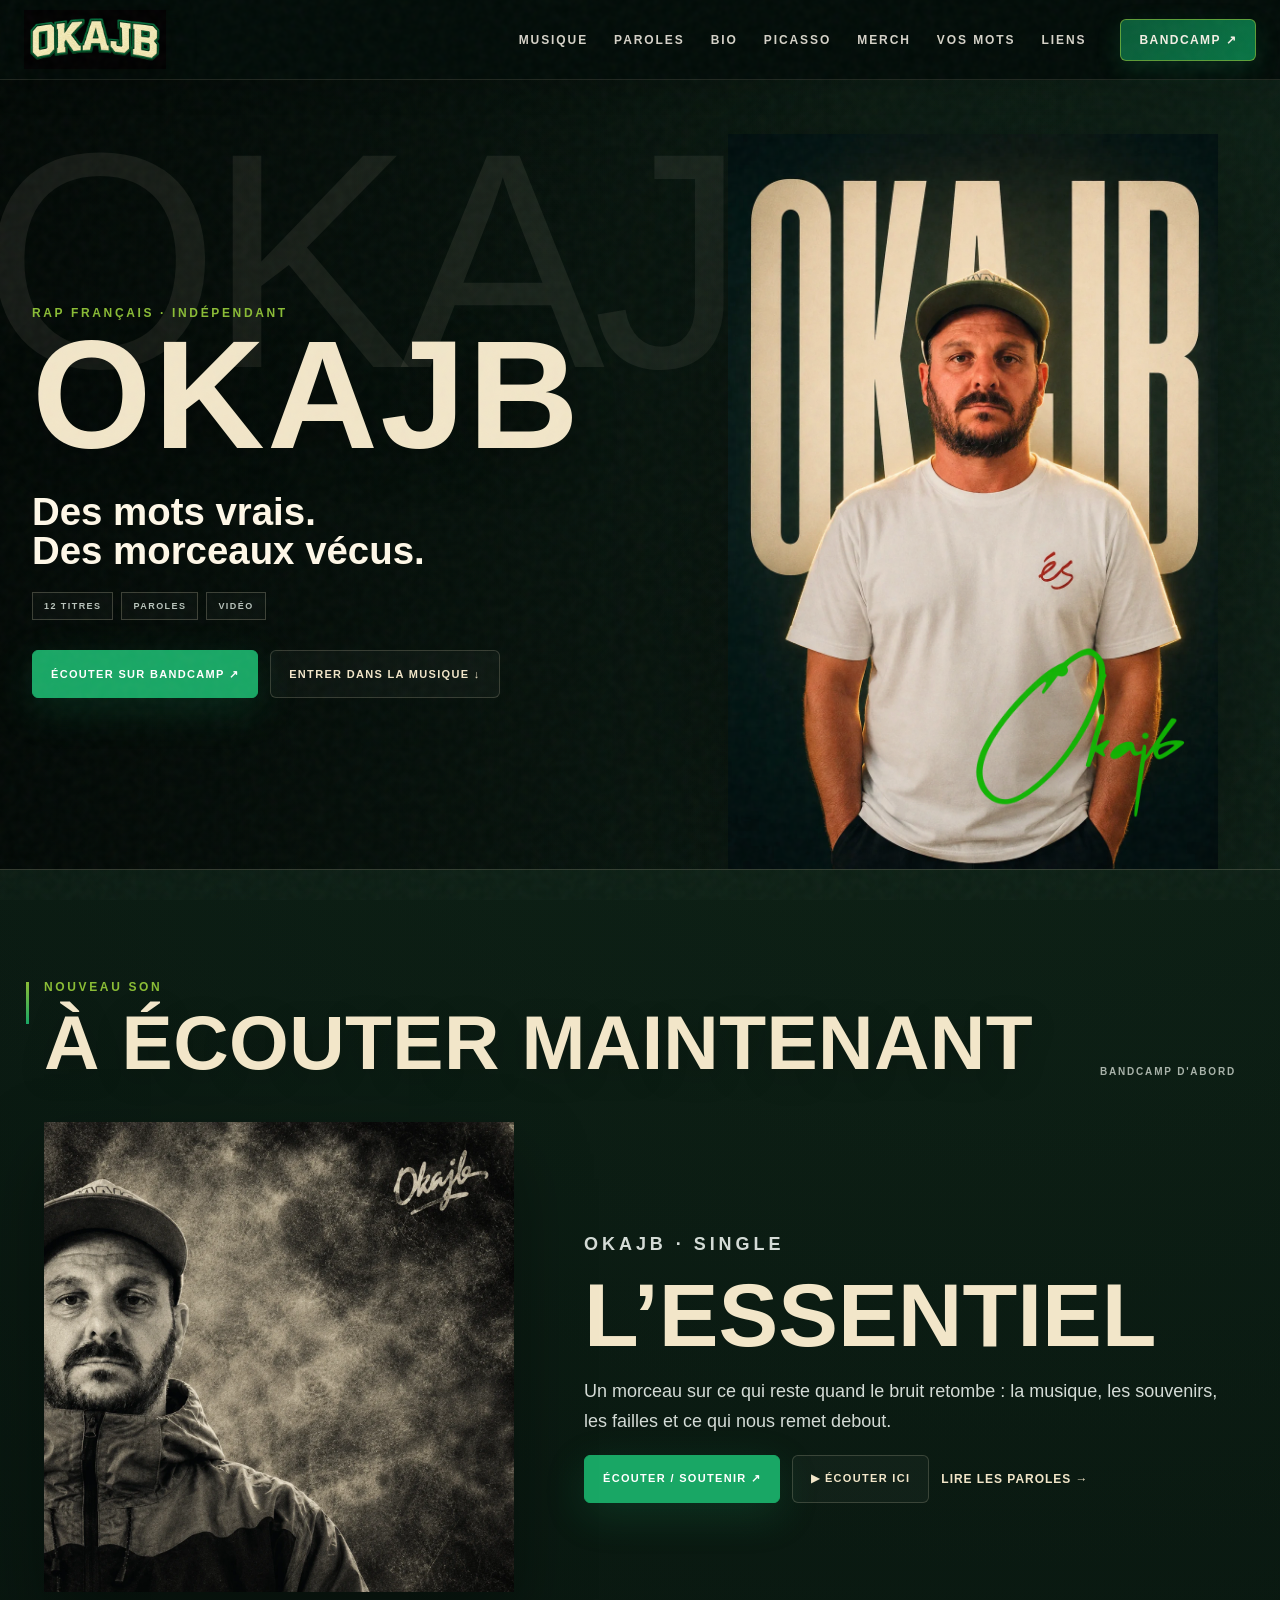
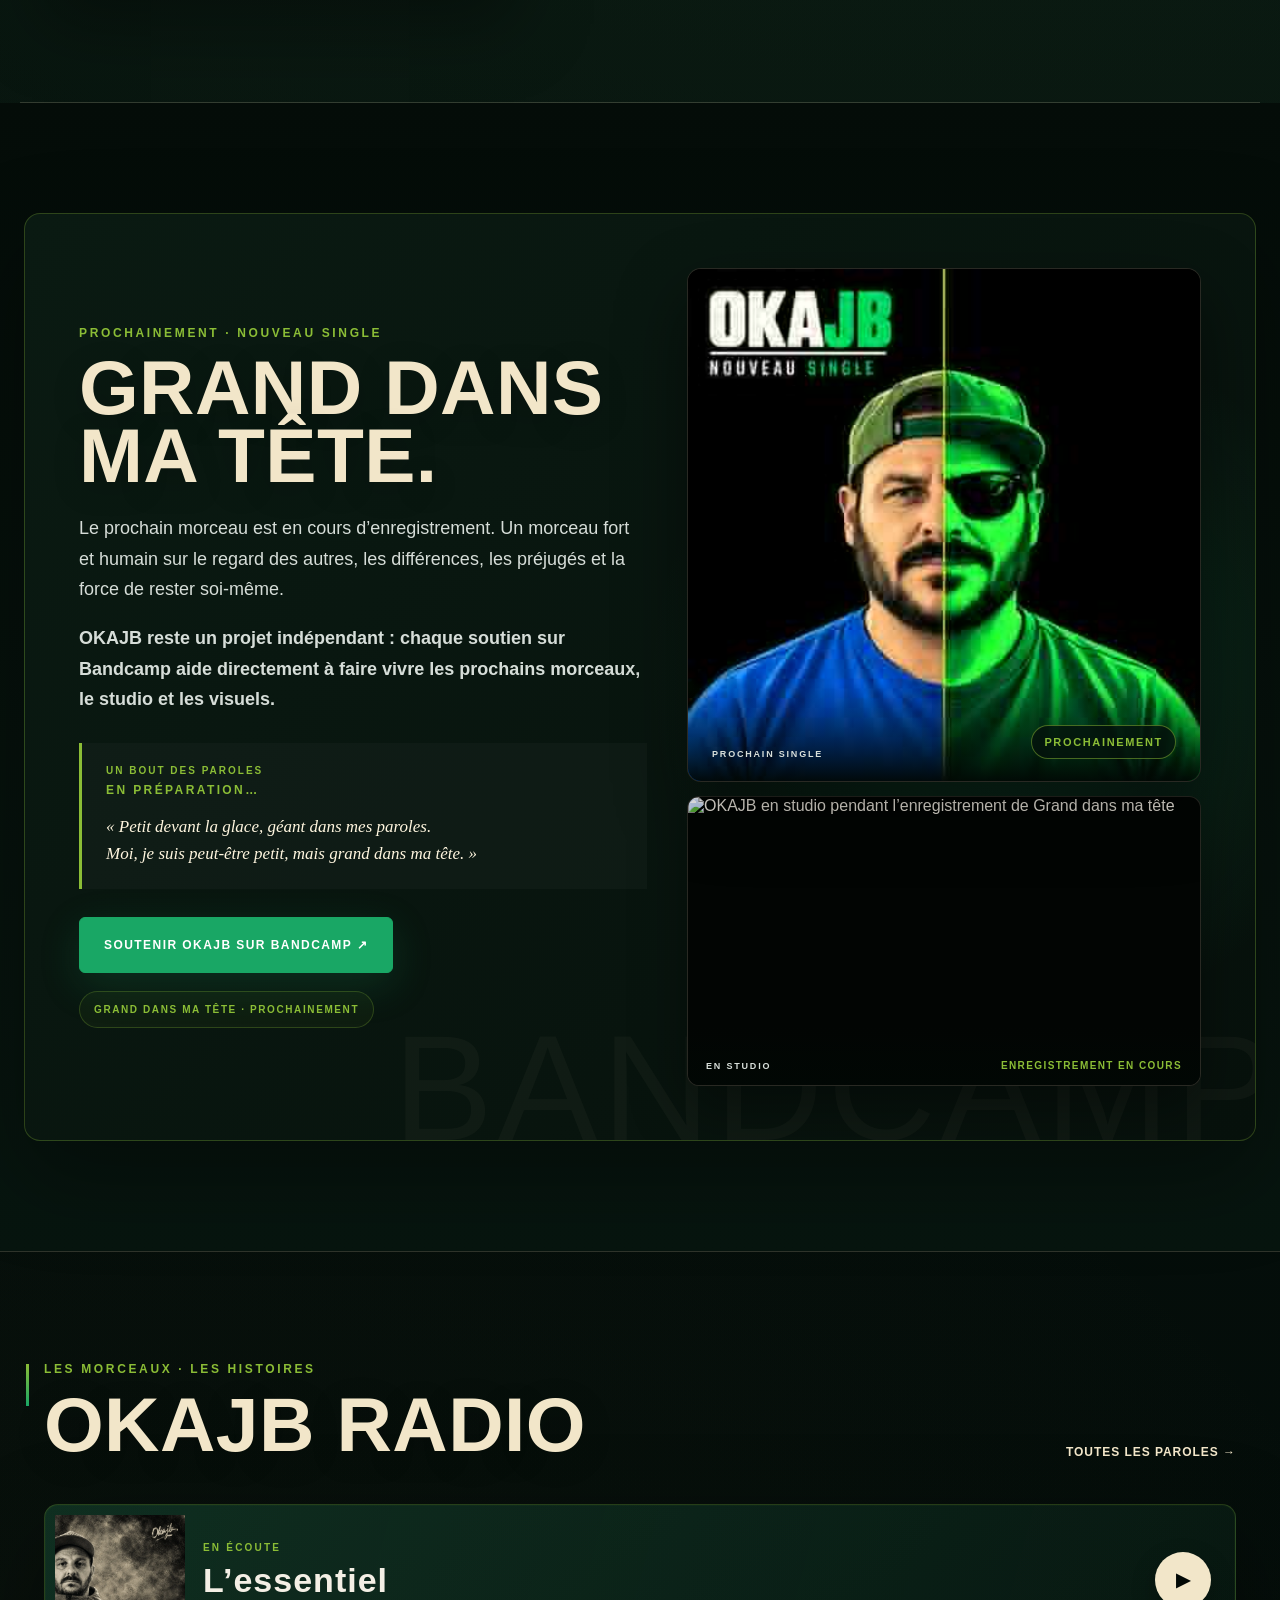
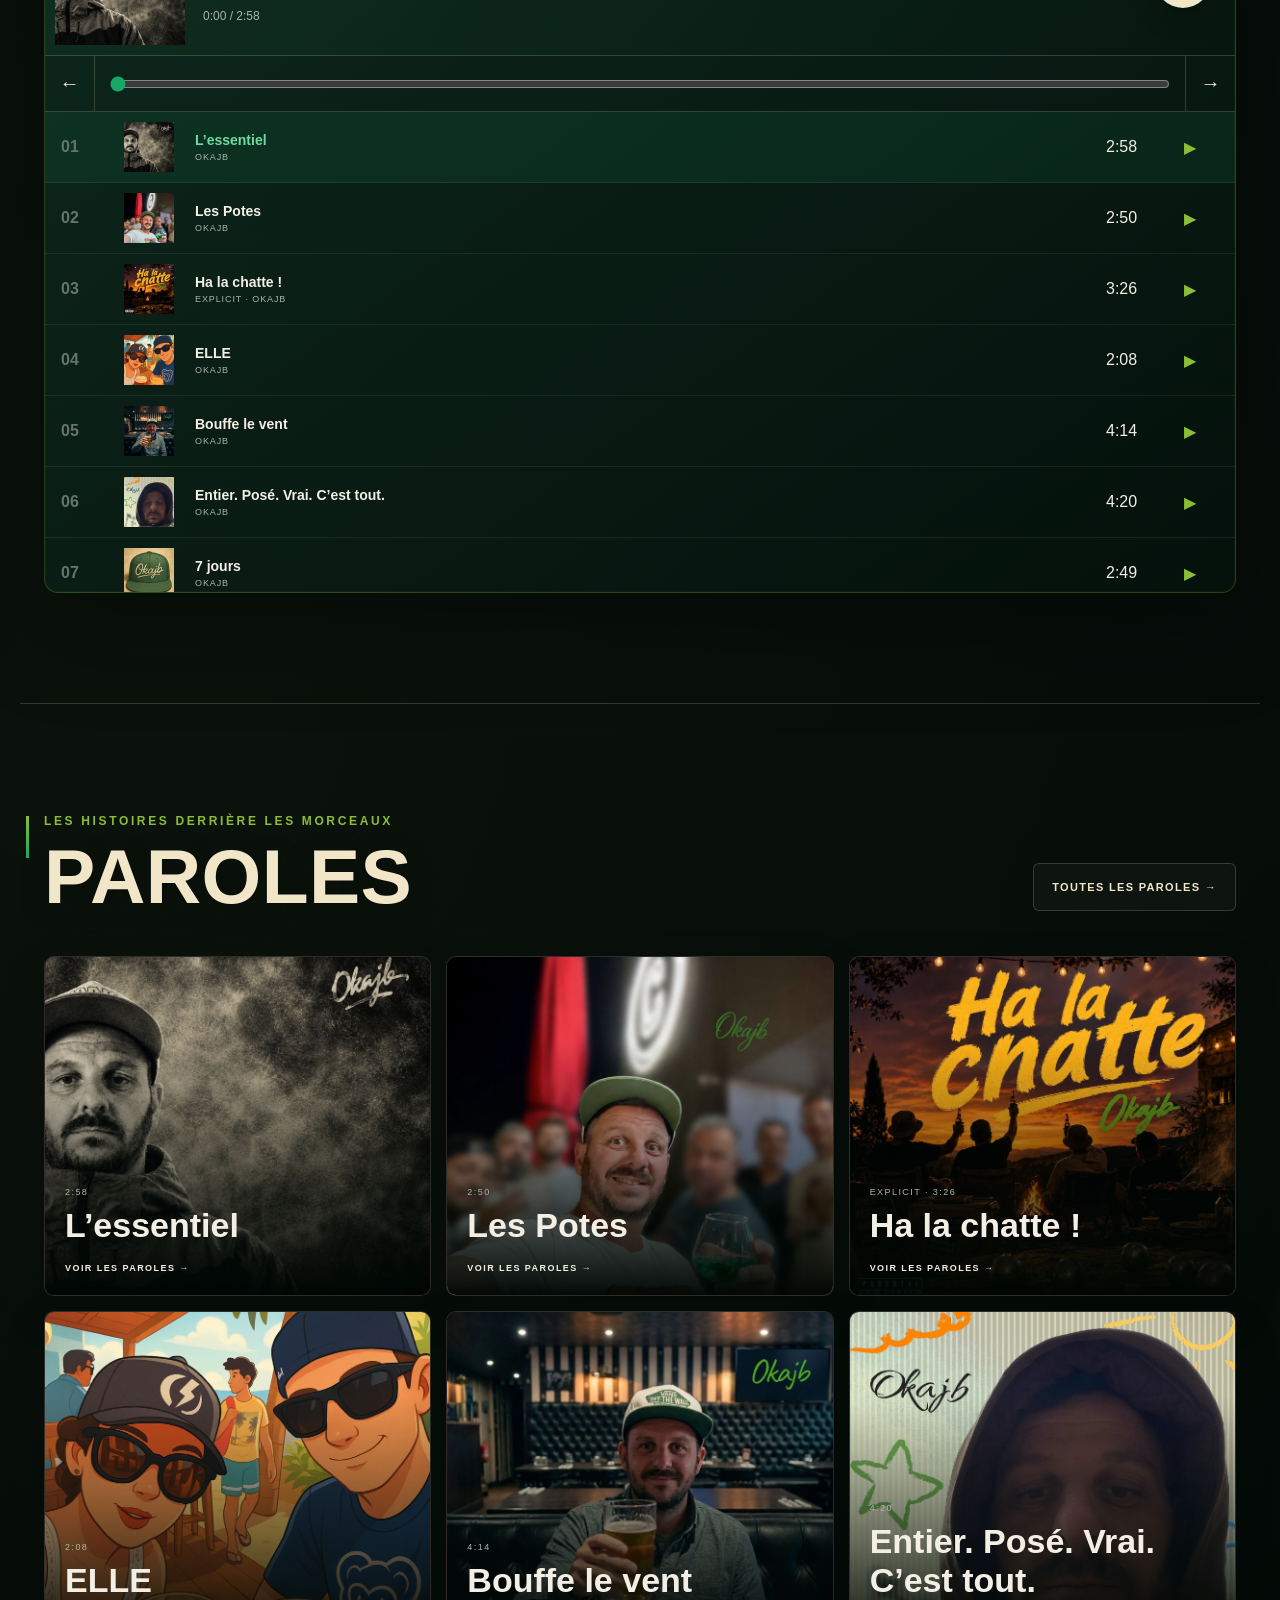
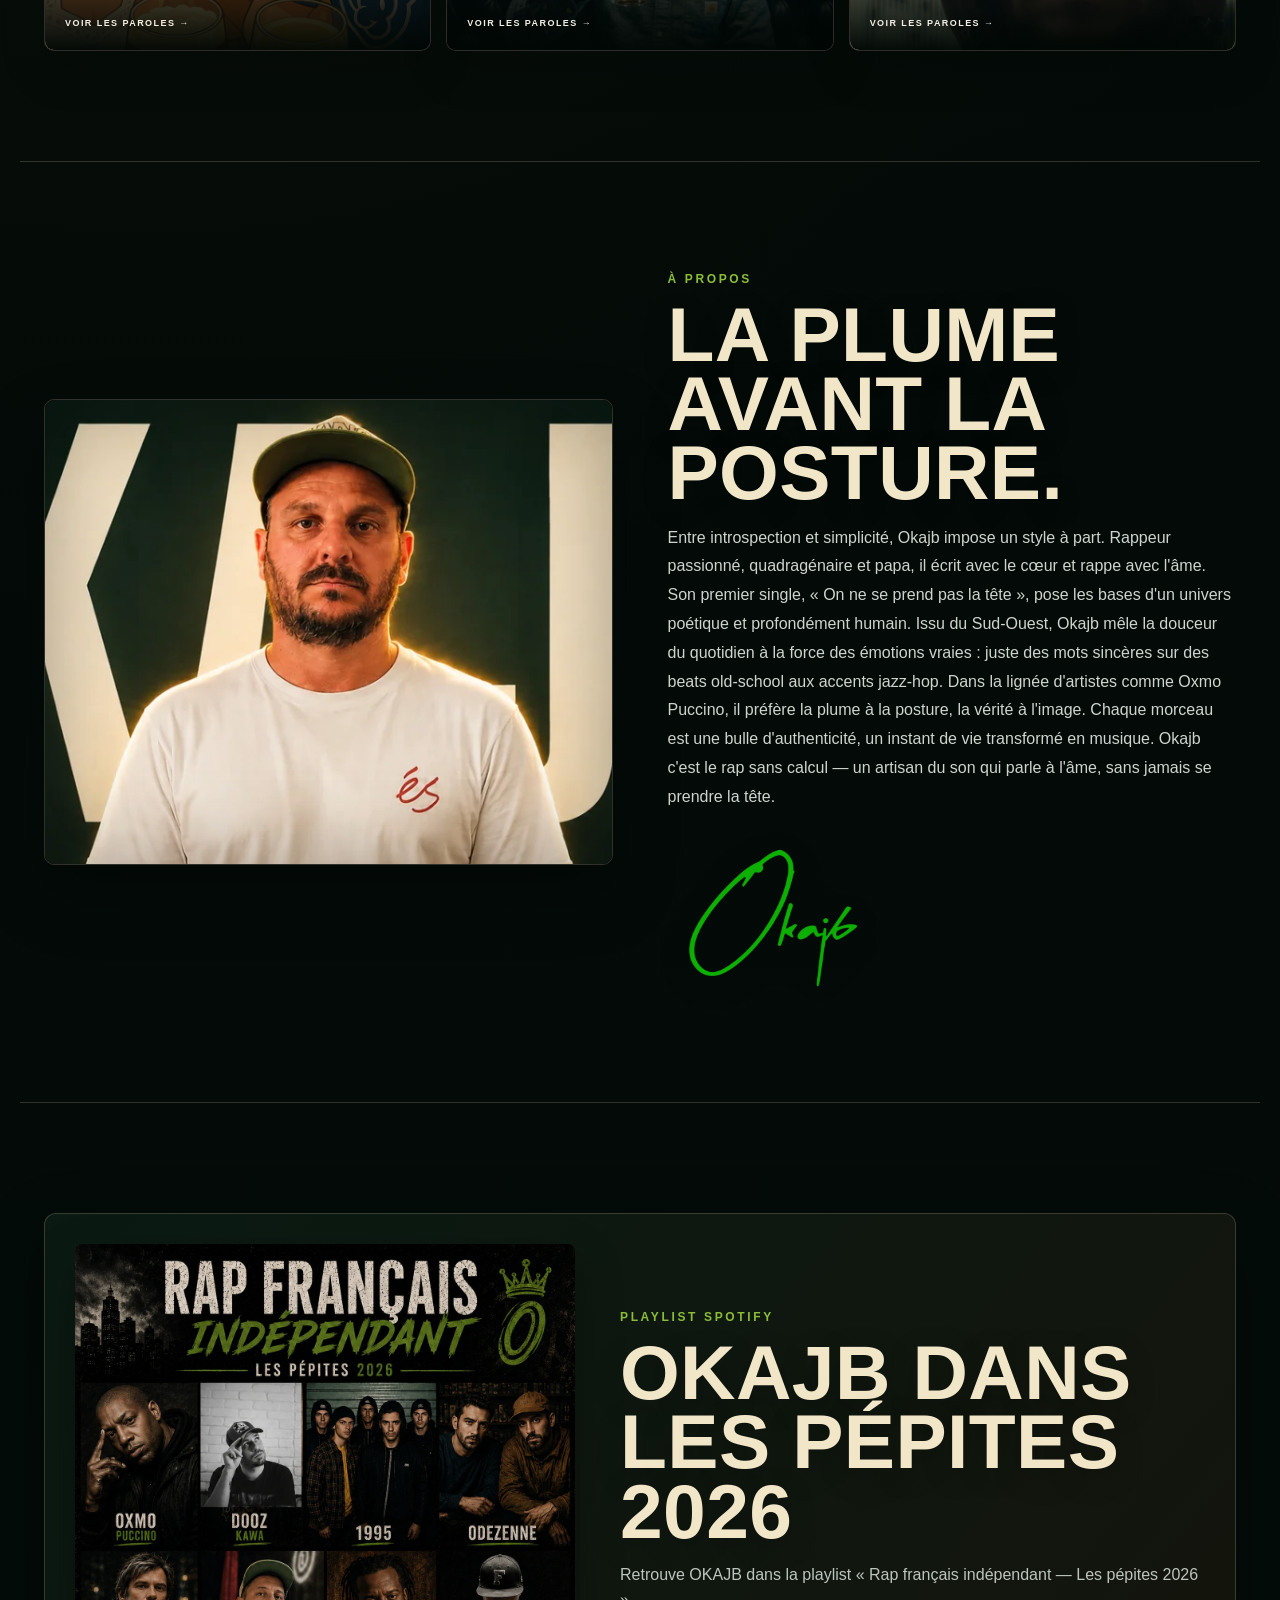
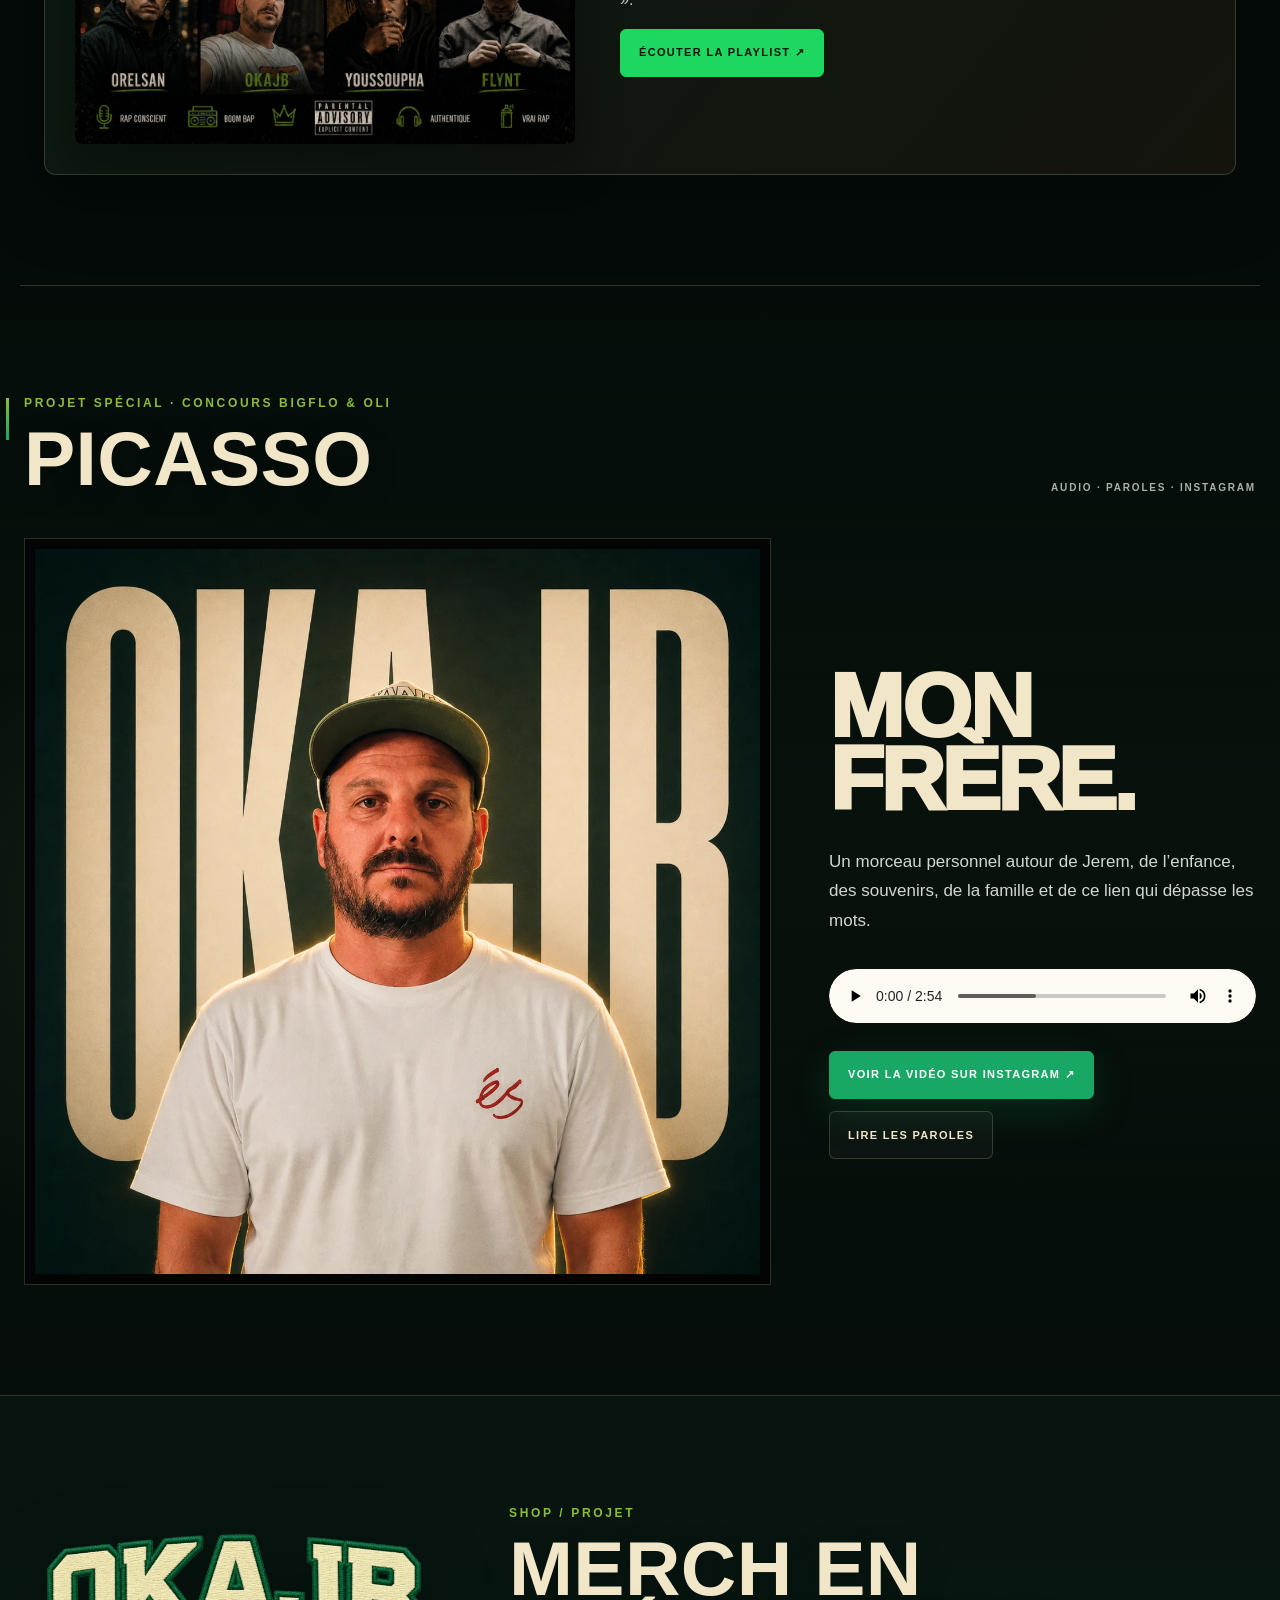
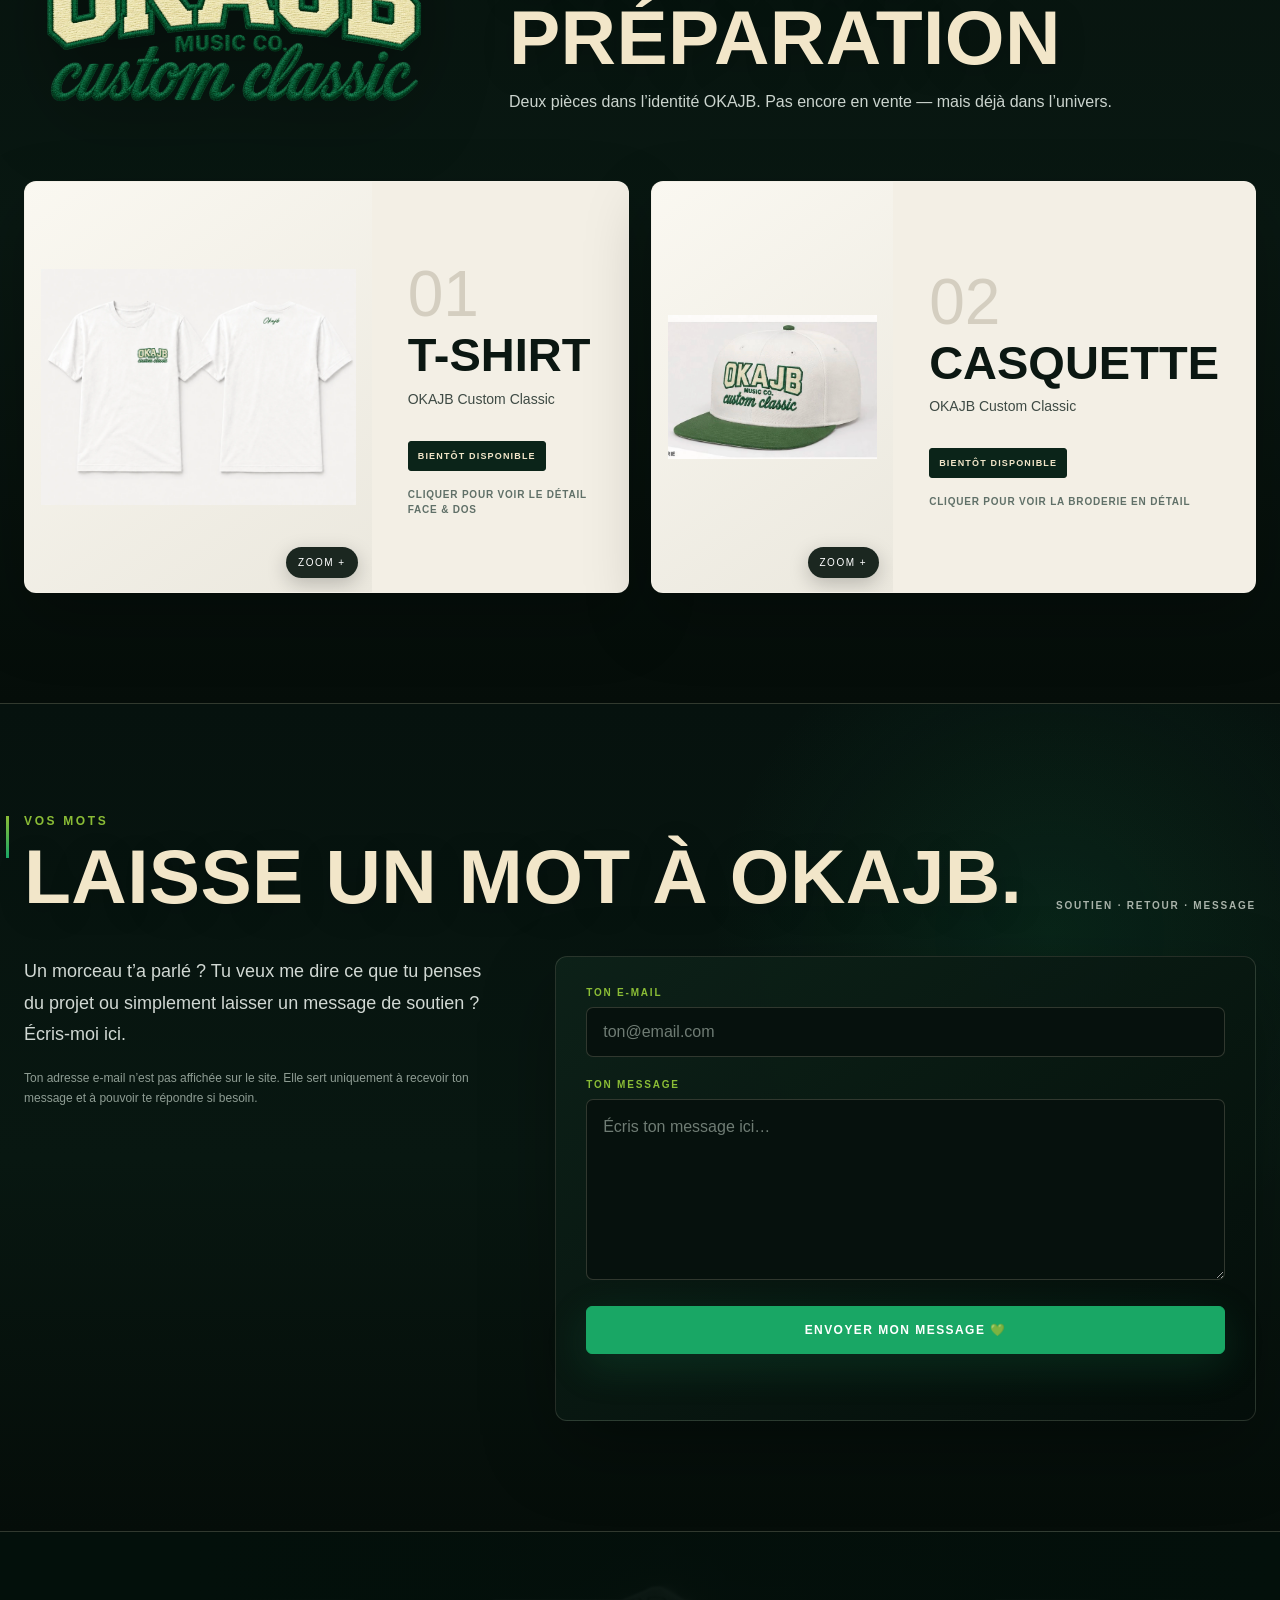
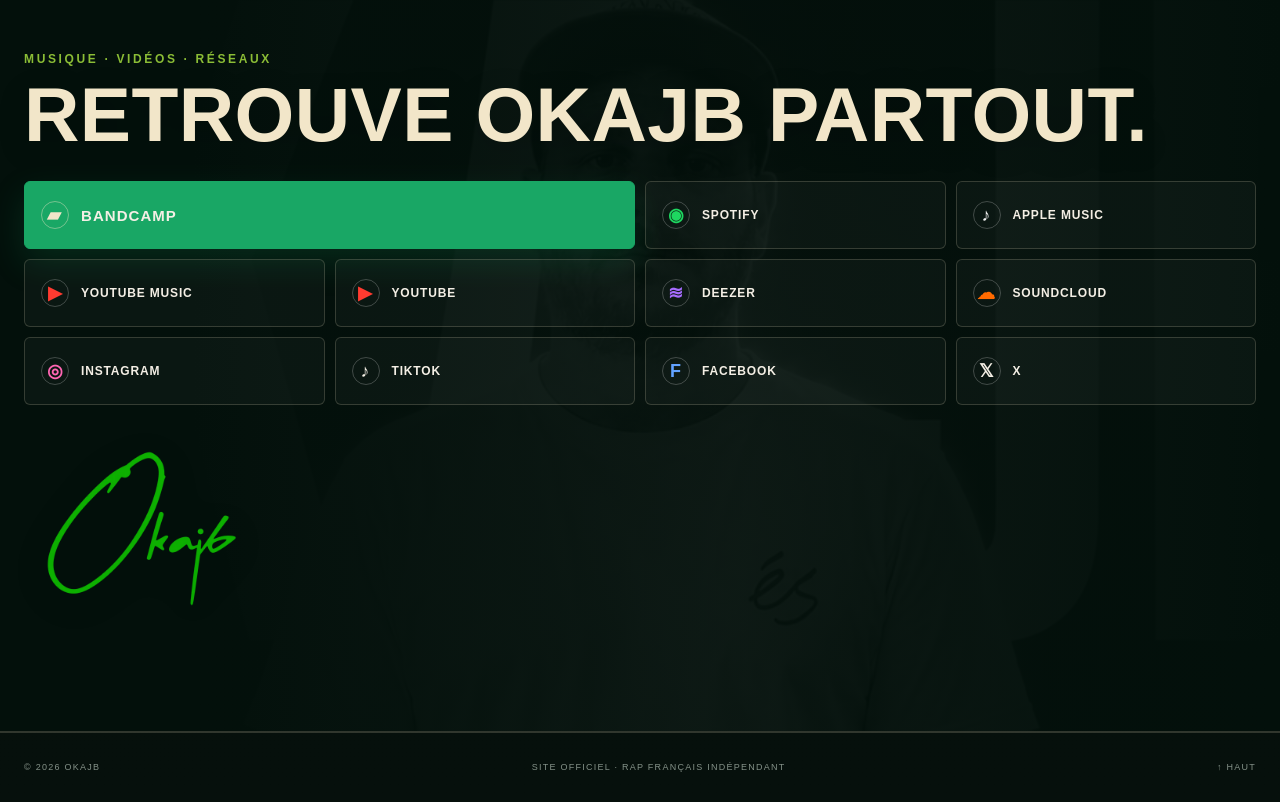
==== commit 6b663558: "Force le rafraîchissement du site Grand dans ma tête" ====
--- a/index.html
+++ b/index.html
@@ -16,7 +16,7 @@
   <meta name="twitter:description" content="Des mots vrais. Des morceaux vécus. Découvre l’univers OKAJB et soutiens la suite sur Bandcamp.">
   <meta name="twitter:image" content="https://okajb.github.io/okajb/assets/images/hero-wide.webp">
   <link rel="icon" href="favicon.webp" type="image/webp">
-  <link rel="stylesheet" href="styles.css">
+  <link rel="stylesheet" href="styles.css?v=20260922-2015">
 </head>
 <body>
   <div class="noise"></div>
@@ -88,14 +88,14 @@
         </div>
         <div class="upcoming-media">
           <div class="funding-cover">
-            <img src="assets/images/grand-dans-ma-tete.jpg" alt="Grand dans ma tête — prochain single OKAJB" loading="lazy">
+            <img src="assets/images/grand-dans-ma-tete.jpg?v=20260922-2015" alt="Grand dans ma tête — prochain single OKAJB" loading="lazy">
             <div class="funding-cover-overlay">
               <span>PROCHAIN SINGLE</span>
               <strong>PROCHAINEMENT</strong>
             </div>
           </div>
           <figure class="studio-shot">
-            <img src="assets/images/grand-dans-ma-tete-studio.jpg" alt="OKAJB en studio pendant l’enregistrement de Grand dans ma tête" loading="lazy">
+            <img src="assets/images/grand-dans-ma-tete-studio.jpg?v=20260922-2015" alt="OKAJB en studio pendant l’enregistrement de Grand dans ma tête" loading="lazy">
             <figcaption><span>EN STUDIO</span><strong>ENREGISTREMENT EN COURS</strong></figcaption>
           </figure>
         </div>
@@ -237,5 +237,6 @@
   </div>
   <script src="data.js"></script>
   <script src="app.js"></script>
+  <!-- deploy-refresh-20260922-2015 -->
 </body>
 </html>
--- a/styles.css
+++ b/styles.css
@@ -131,3 +131,15 @@
 .vivant-coming{font-size:12px!important;font-weight:900!important;letter-spacing:.2em!important;color:var(--green2)!important;margin:0 0 14px!important}
 @media(max-width:960px){.funding-card{grid-template-columns:1fr}.funding-cover{max-width:680px;width:100%;margin:0 auto}}
 @media(max-width:600px){.funding-cover-overlay{padding:36px 14px 14px;align-items:flex-start;flex-direction:column;gap:8px}.funding-cover-overlay strong{font-size:9px}}
+
+
+/* ===== GRAND DANS MA TÊTE · studio ===== */
+.upcoming-media{position:relative;z-index:2;display:grid;gap:14px;align-self:center}
+.studio-shot{position:relative;overflow:hidden;margin:0;border-radius:12px;border:1px solid rgba(242,230,201,.16);background:#020503;box-shadow:0 22px 55px rgba(0,0,0,.38)}
+.studio-shot img{display:block;width:100%;aspect-ratio:16/9;object-fit:cover;object-position:center}
+.studio-shot figcaption{position:absolute;left:0;right:0;bottom:0;display:flex;justify-content:space-between;align-items:center;gap:12px;padding:34px 18px 14px;background:linear-gradient(transparent,rgba(1,7,4,.96))}
+.studio-shot figcaption span{font-size:9px;font-weight:900;letter-spacing:.2em;color:#d8dfda}
+.studio-shot figcaption strong{font-size:10px;font-weight:900;letter-spacing:.14em;color:var(--green2)}
+.funding-copy h2{font-size:clamp(48px,6vw,82px);line-height:.88}
+@media(max-width:960px){.upcoming-media{max-width:680px;width:100%;margin:0 auto}}
+@media(max-width:600px){.studio-shot figcaption{padding:30px 13px 12px;align-items:flex-start;flex-direction:column;gap:5px}.funding-copy h2{font-size:clamp(46px,14vw,66px)}}
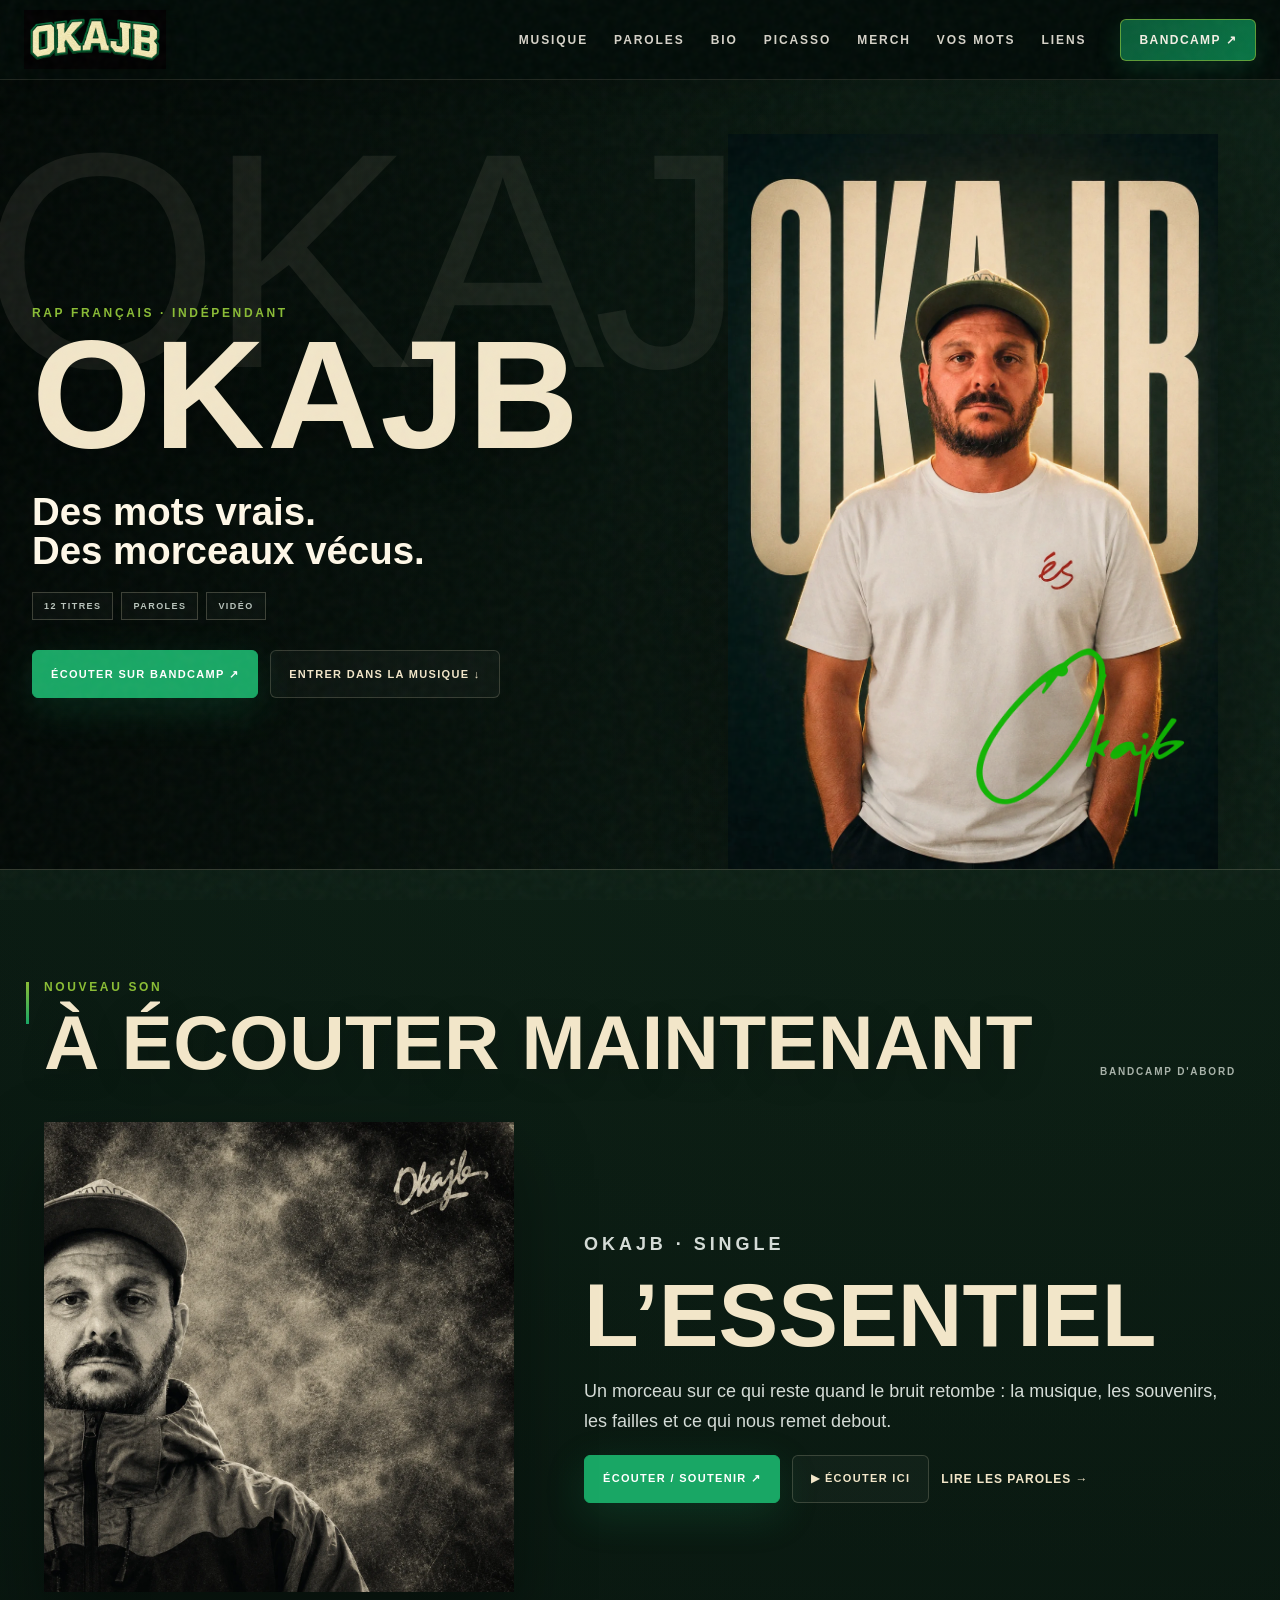
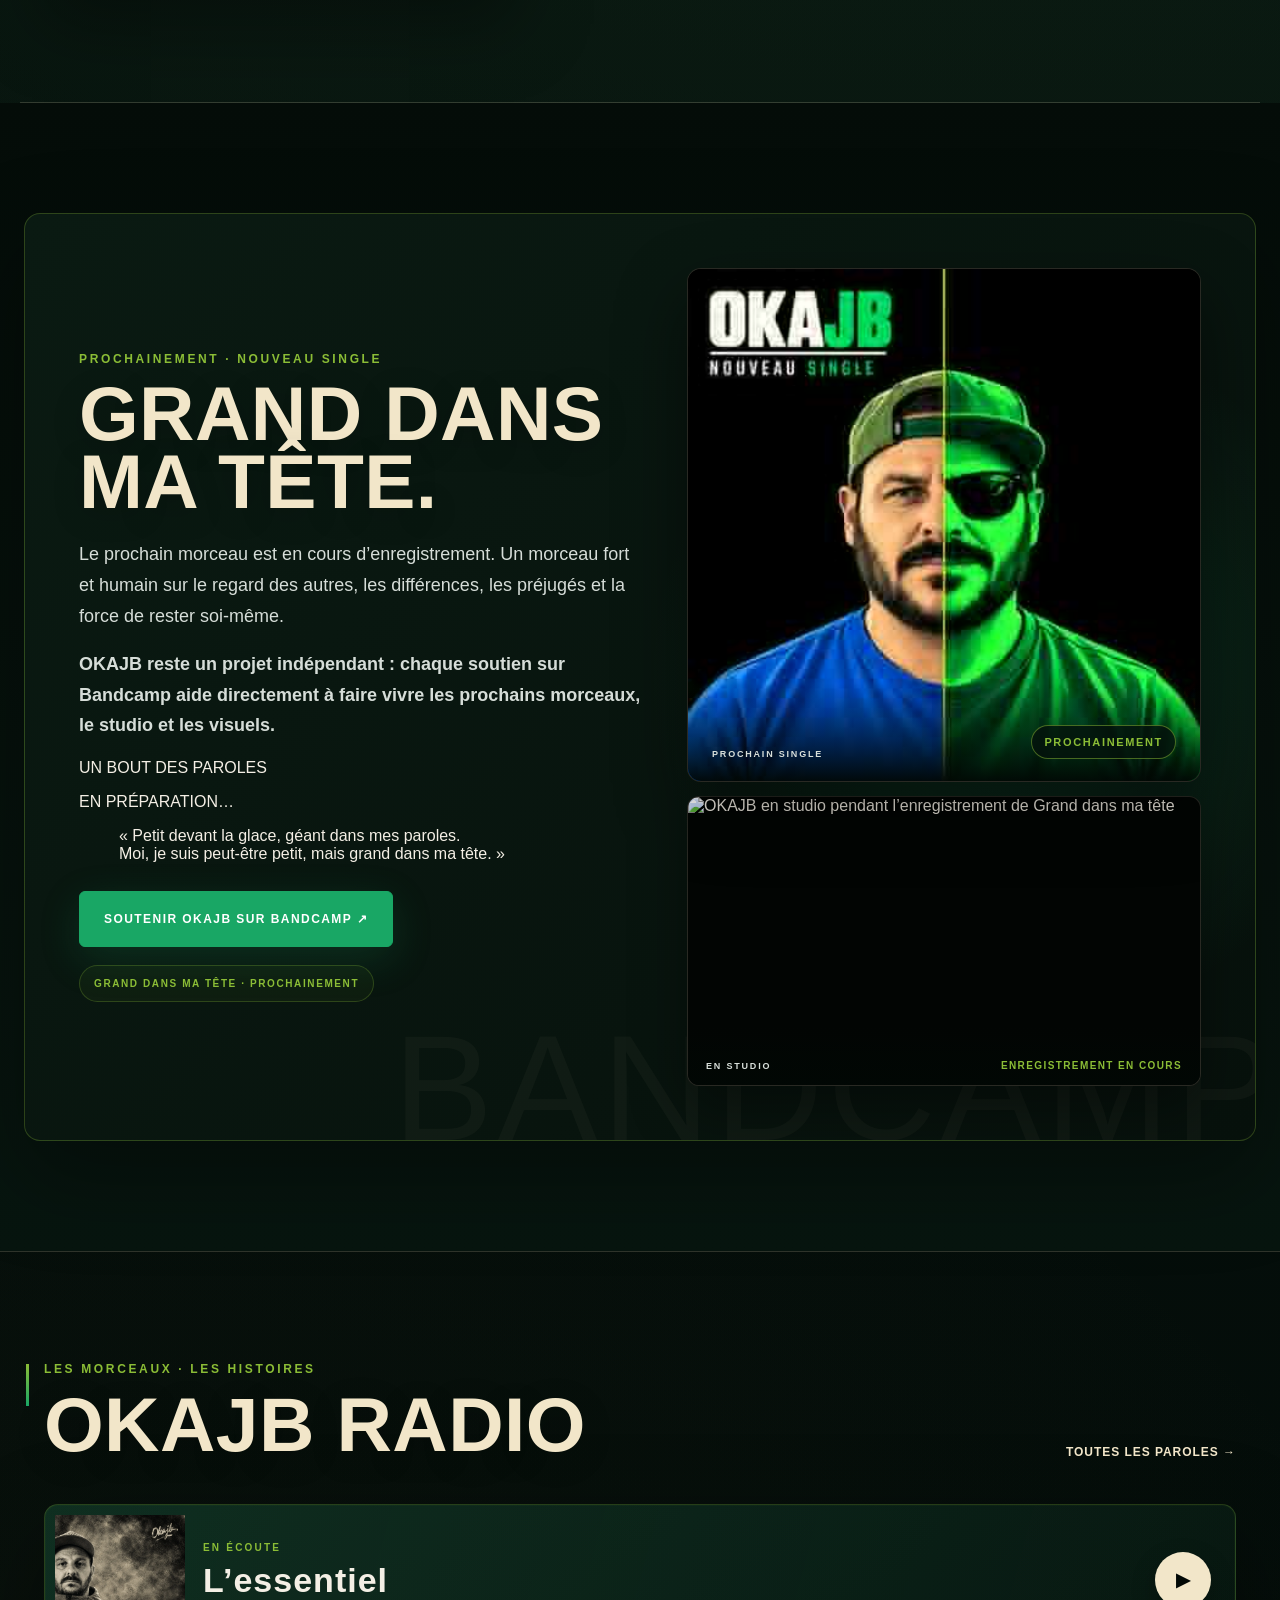
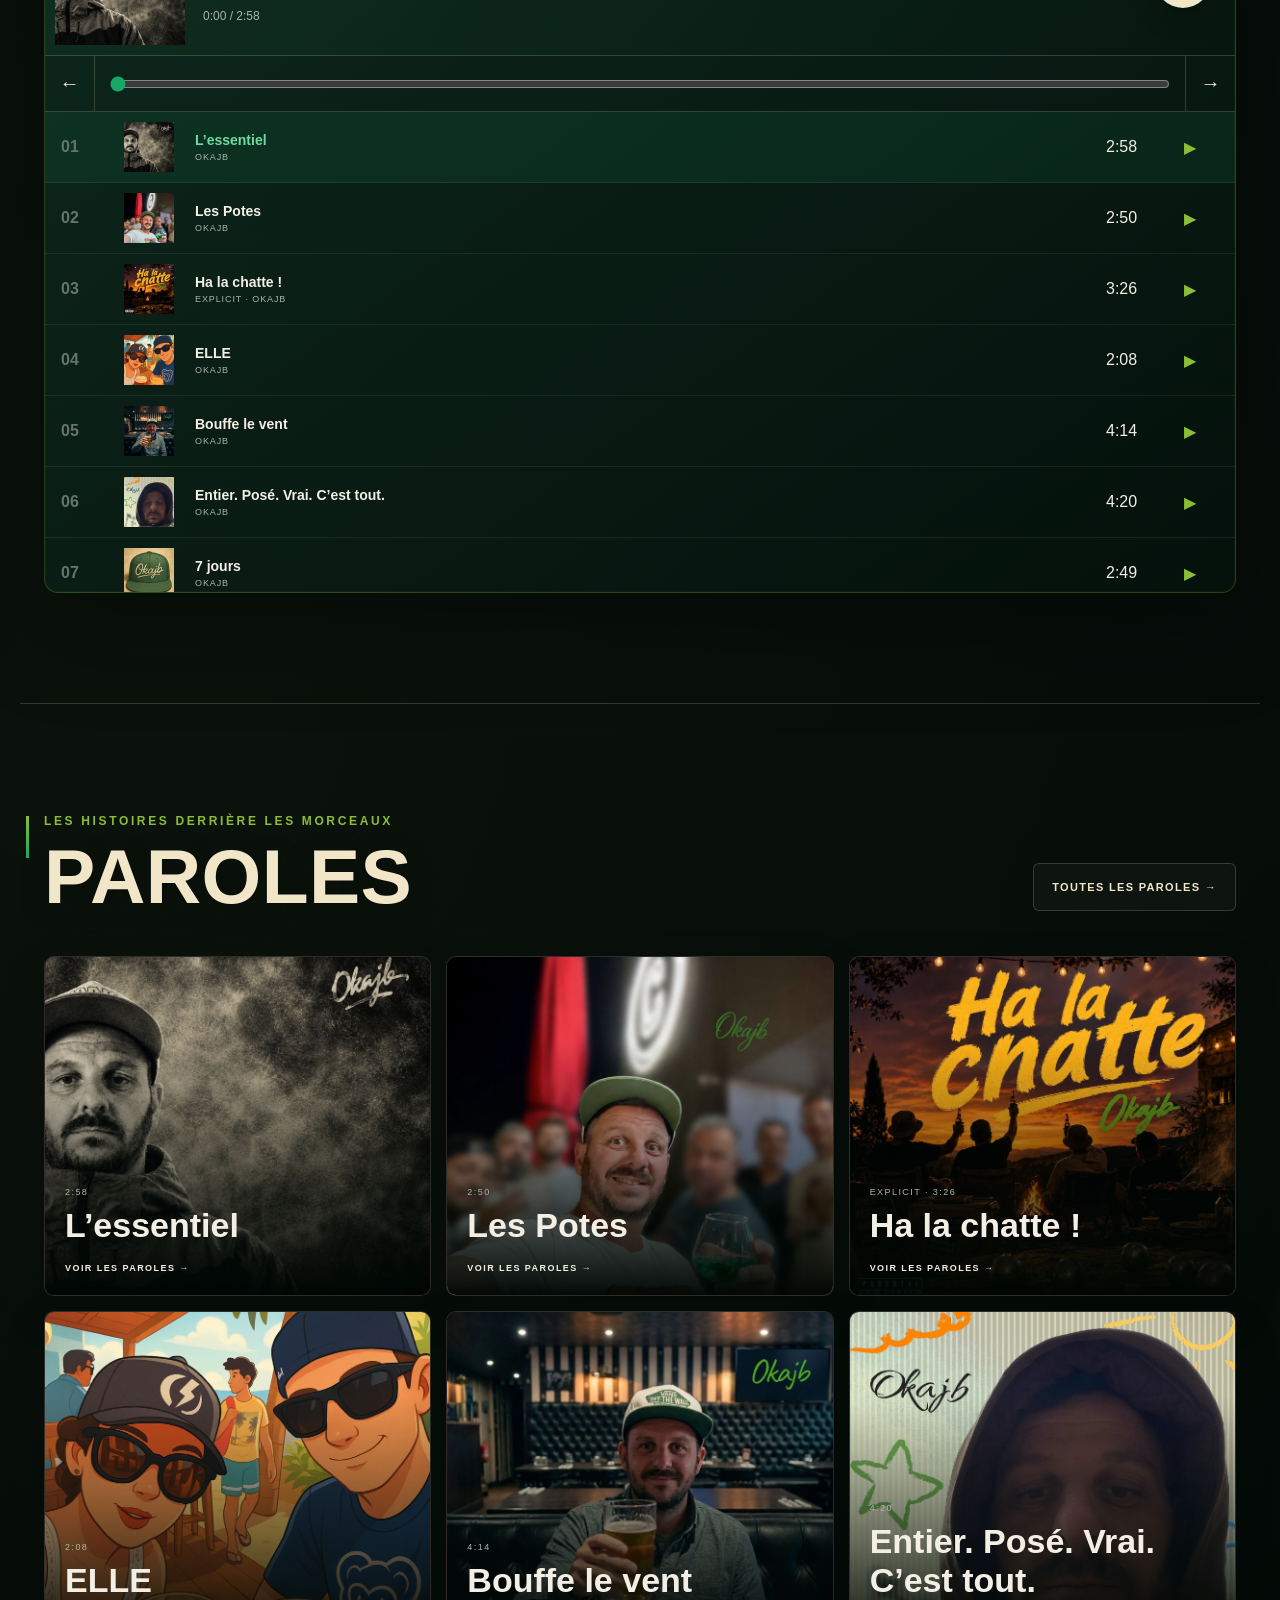
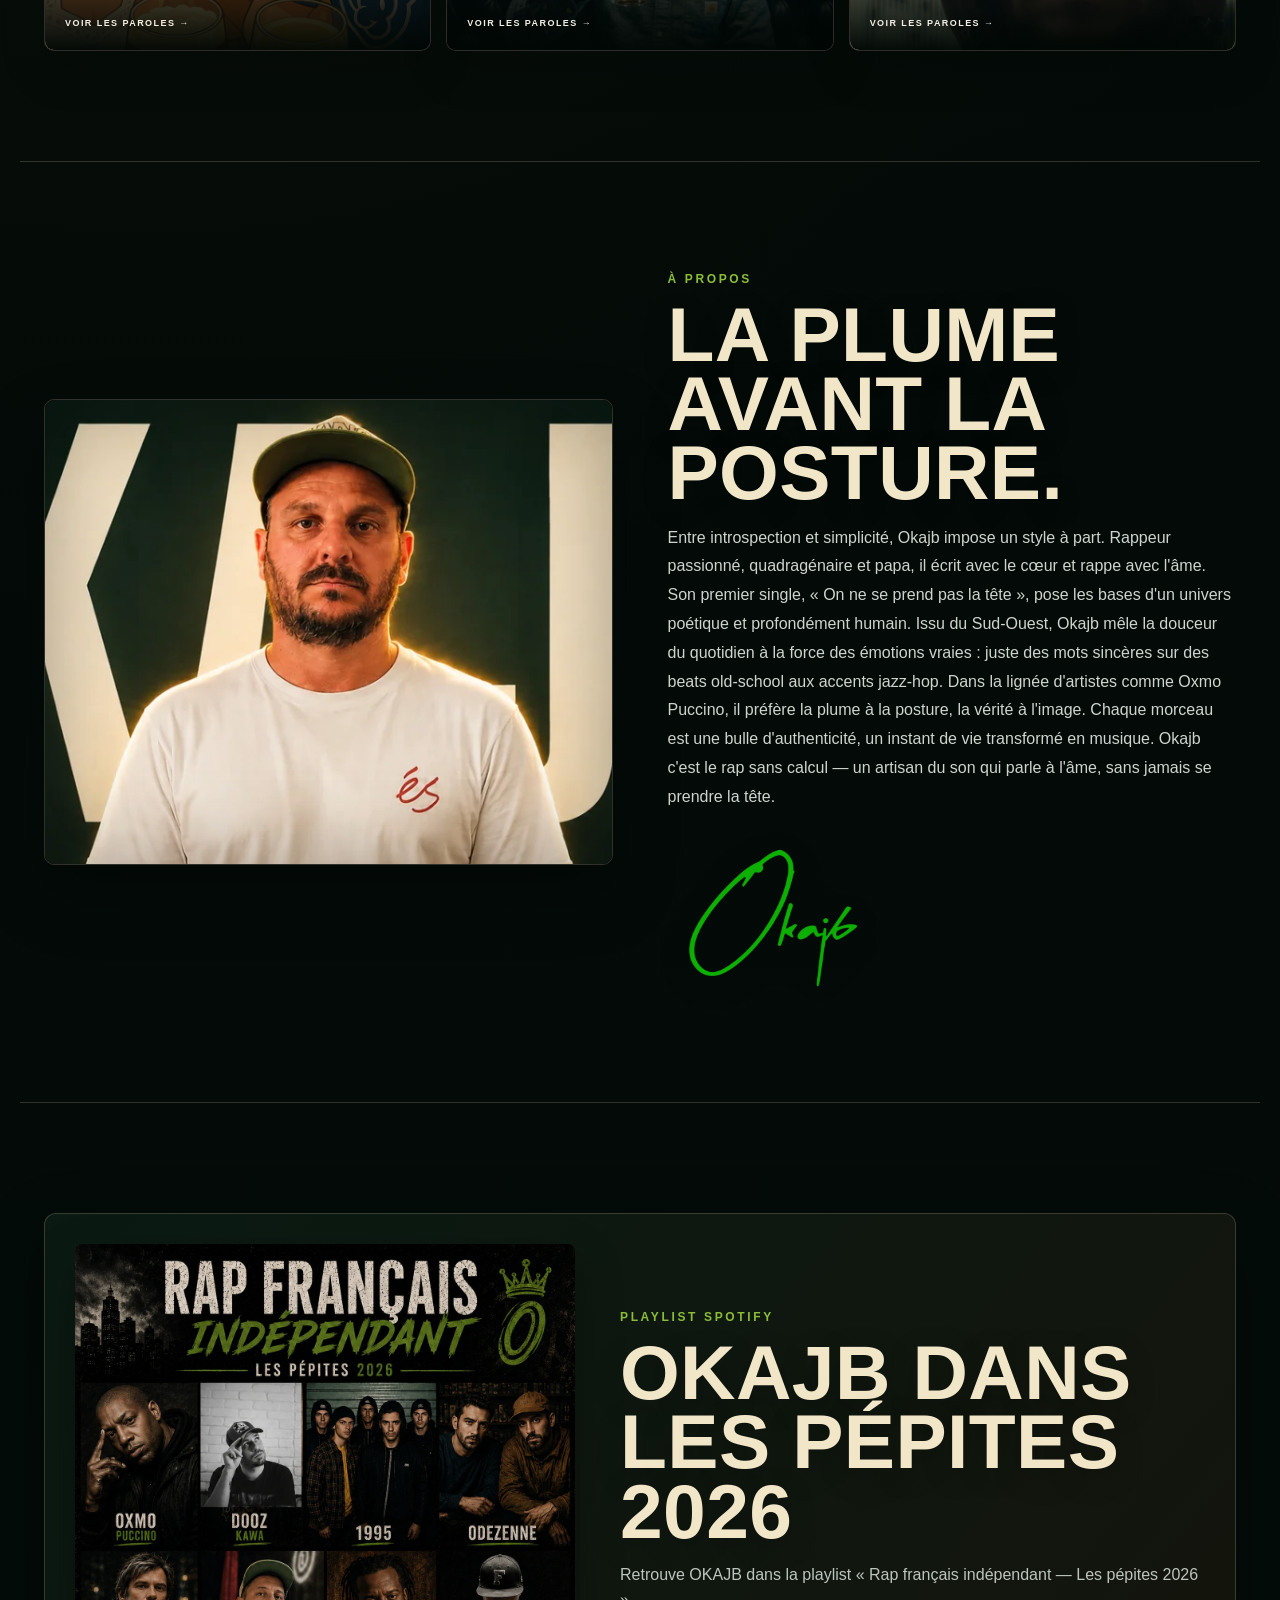
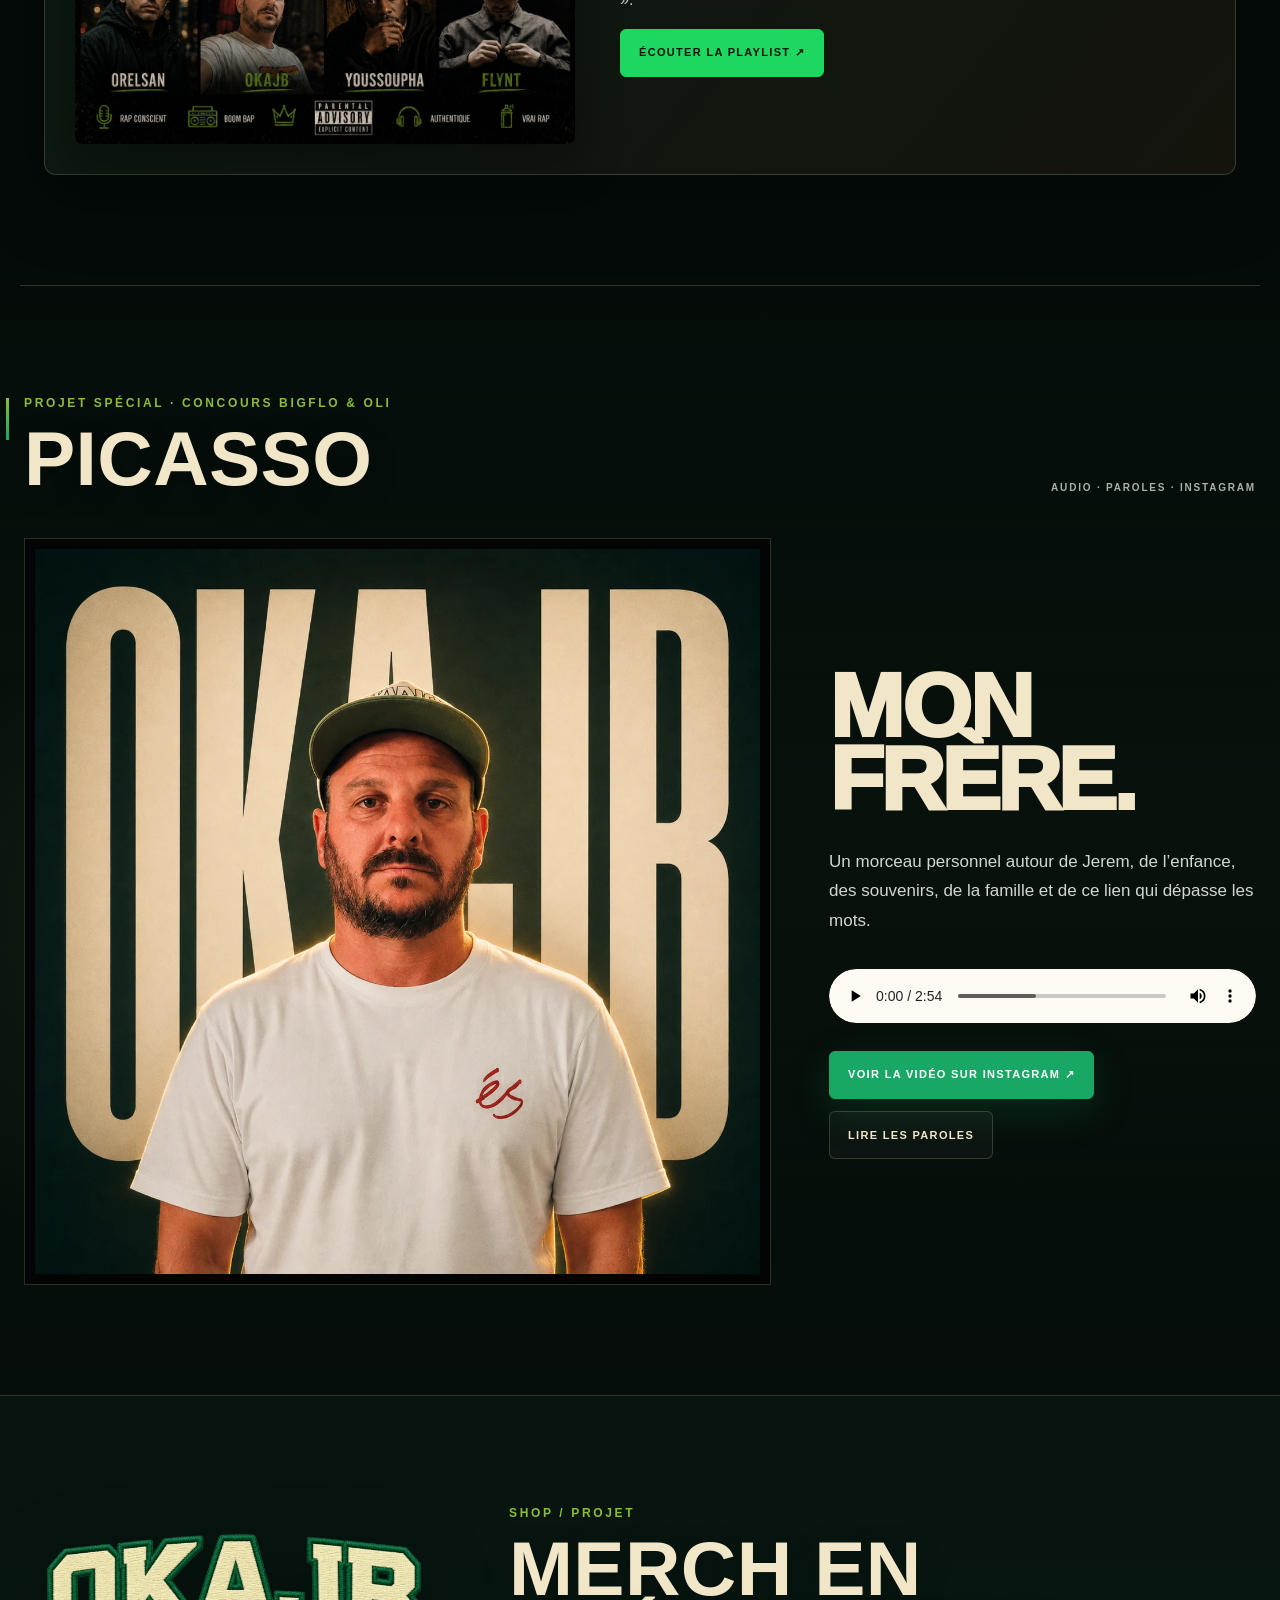
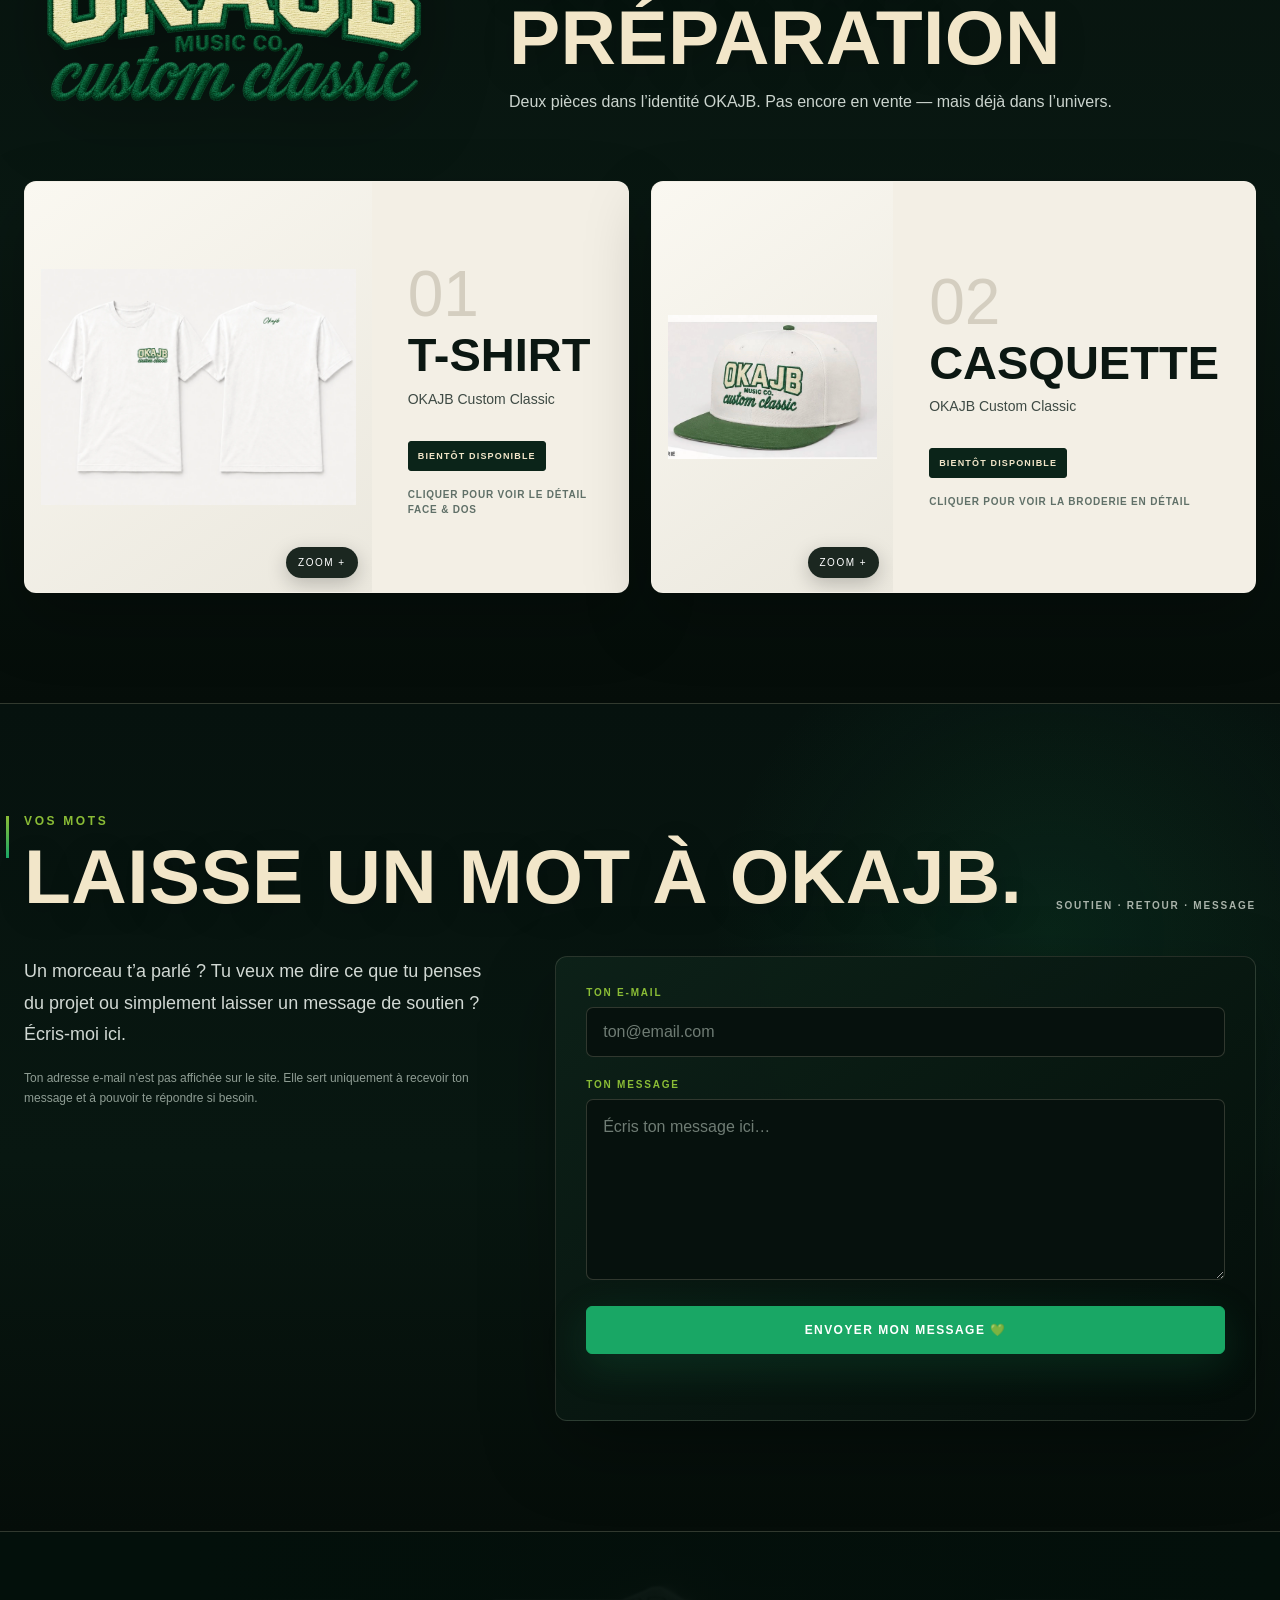
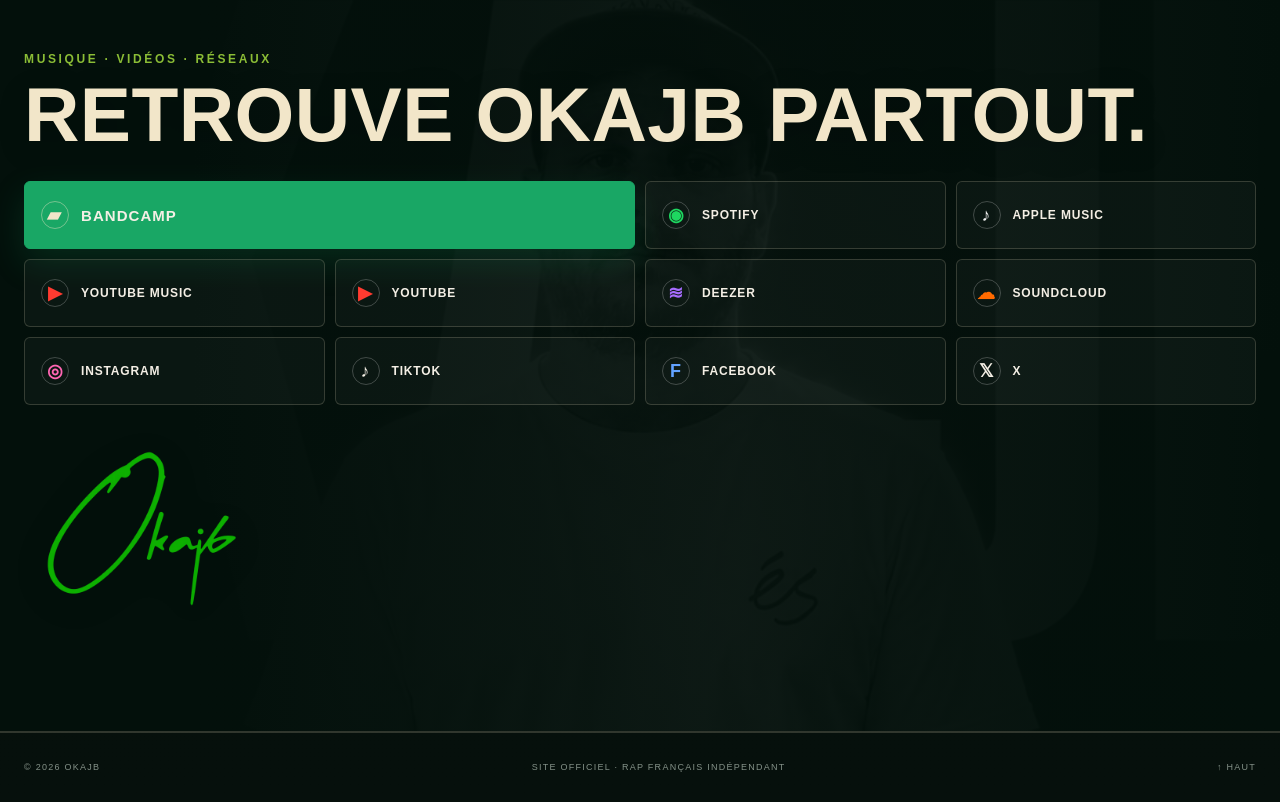
==== commit c7de2688: "Nettoie les anciennes références à Vivant" ====
--- a/index.html
+++ b/index.html
@@ -76,9 +76,9 @@
           <h2>GRAND DANS MA TÊTE.</h2>
           <p>Le prochain morceau est en cours d’enregistrement. Un morceau fort et humain sur le regard des autres, les différences, les préjugés et la force de rester soi-même.</p>
           <p class="funding-strong">OKAJB reste un projet indépendant : chaque soutien sur Bandcamp aide directement à faire vivre les prochains morceaux, le studio et les visuels.</p>
-          <div class="vivant-preview">
-            <span class="vivant-label">UN BOUT DES PAROLES</span>
-            <p class="vivant-coming">EN PRÉPARATION…</p>
+          <div class="upcoming-preview">
+            <span class="upcoming-label">UN BOUT DES PAROLES</span>
+            <p class="upcoming-coming">EN PRÉPARATION…</p>
             <blockquote>« Petit devant la glace, géant dans mes paroles.<br>Moi, je suis peut-être petit, mais grand dans ma tête. »</blockquote>
           </div>
           <div class="funding-actions">
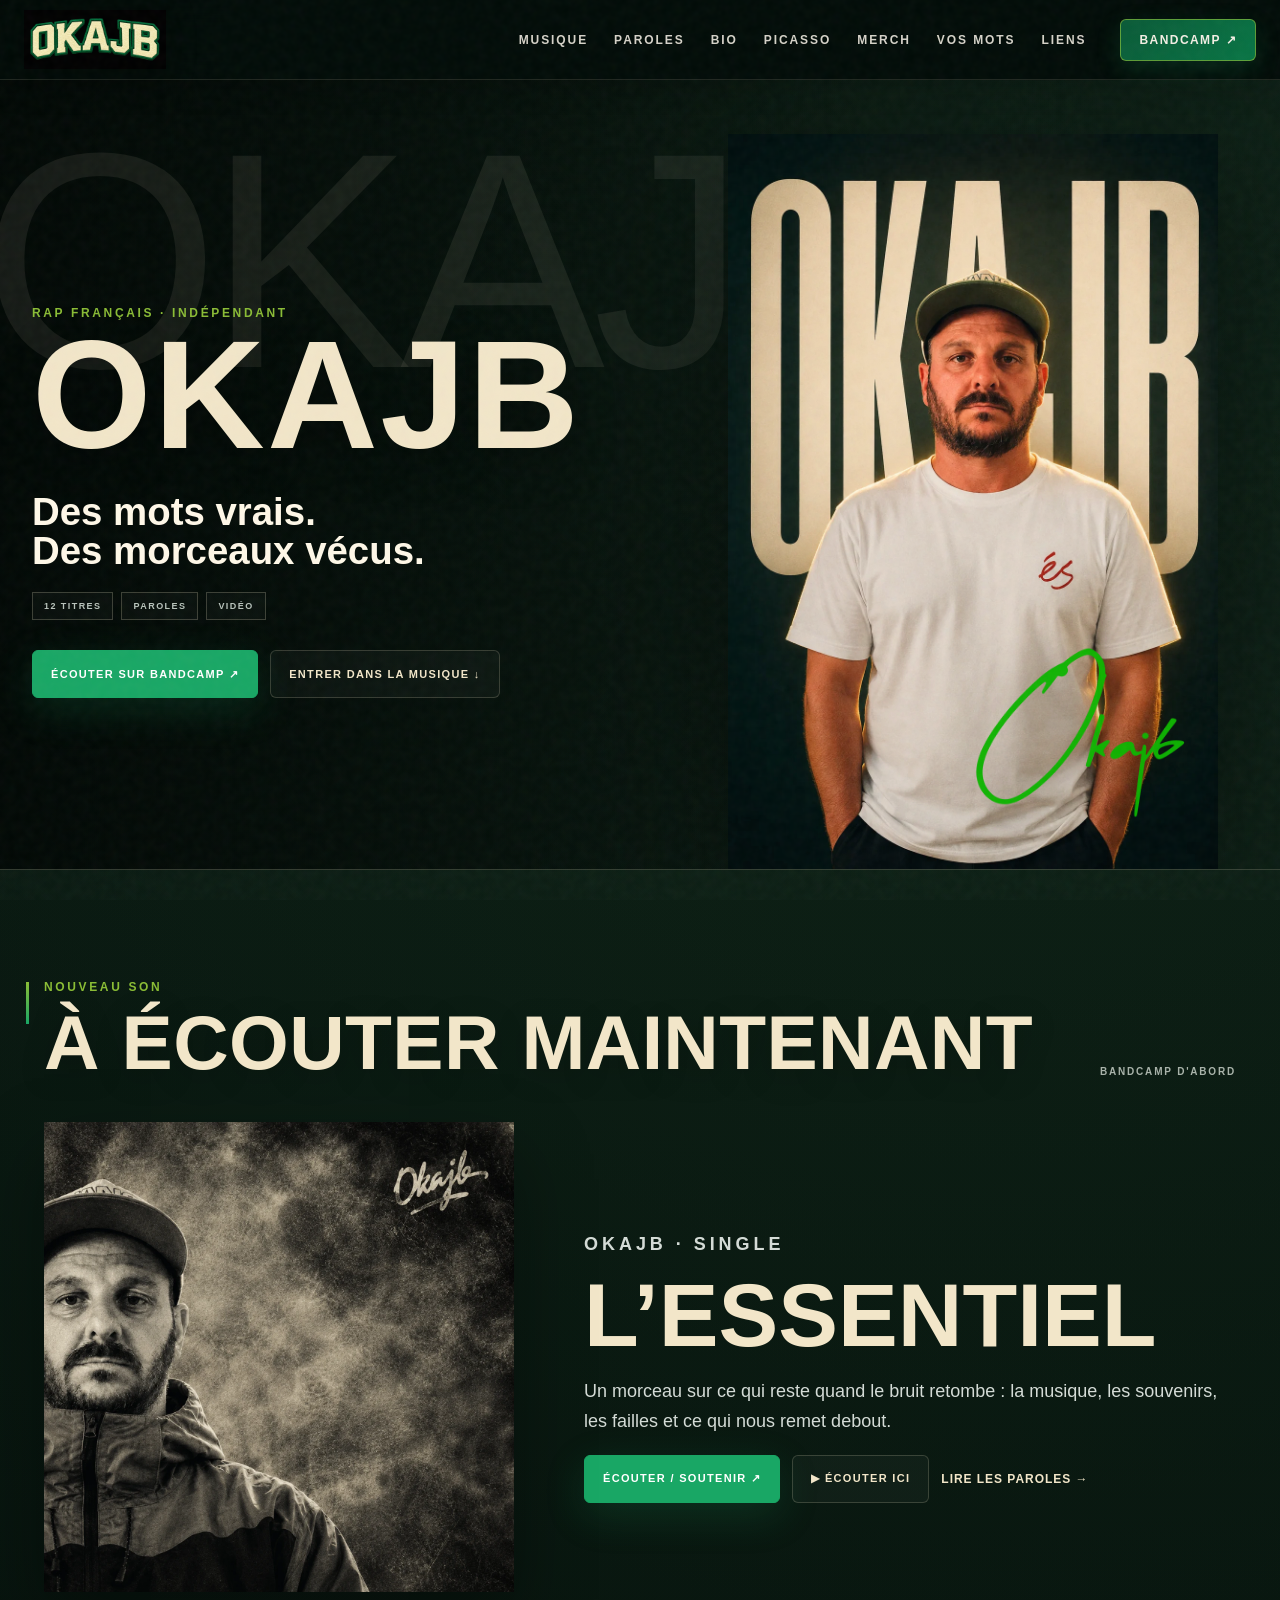
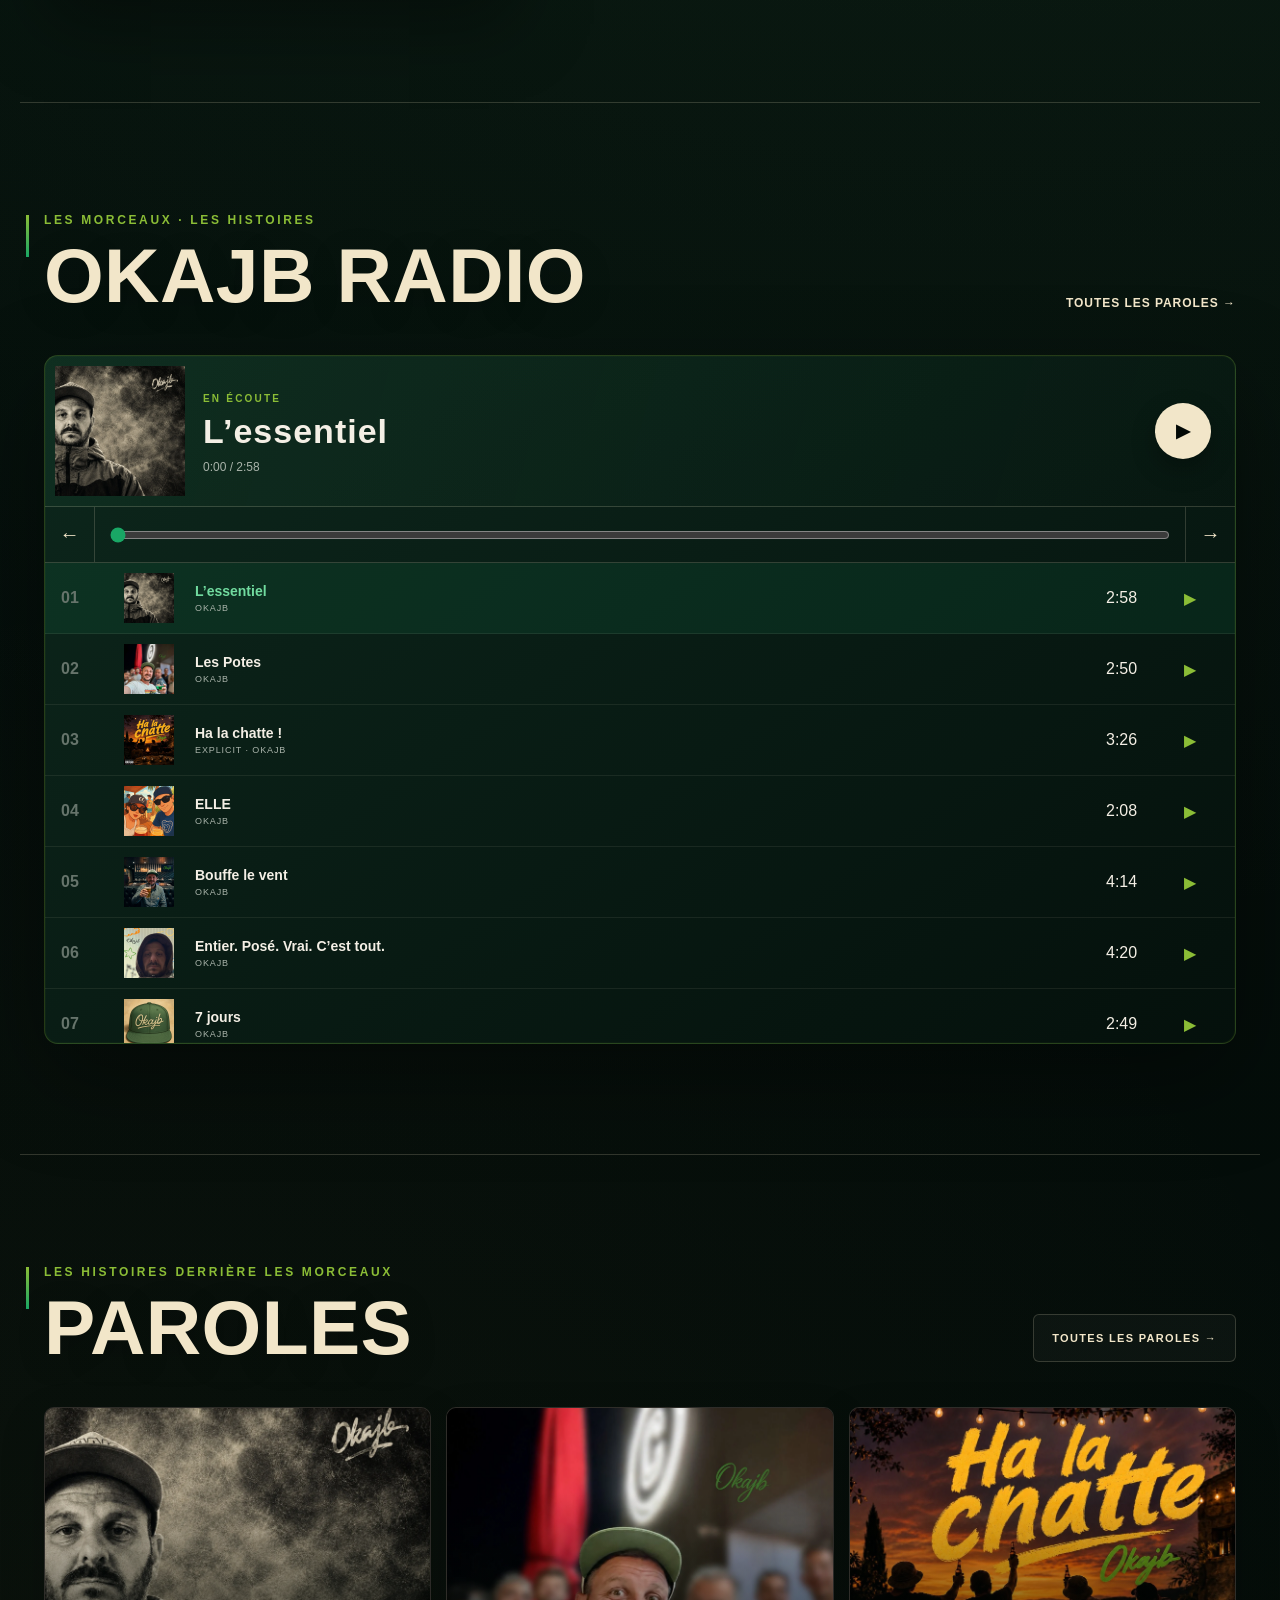
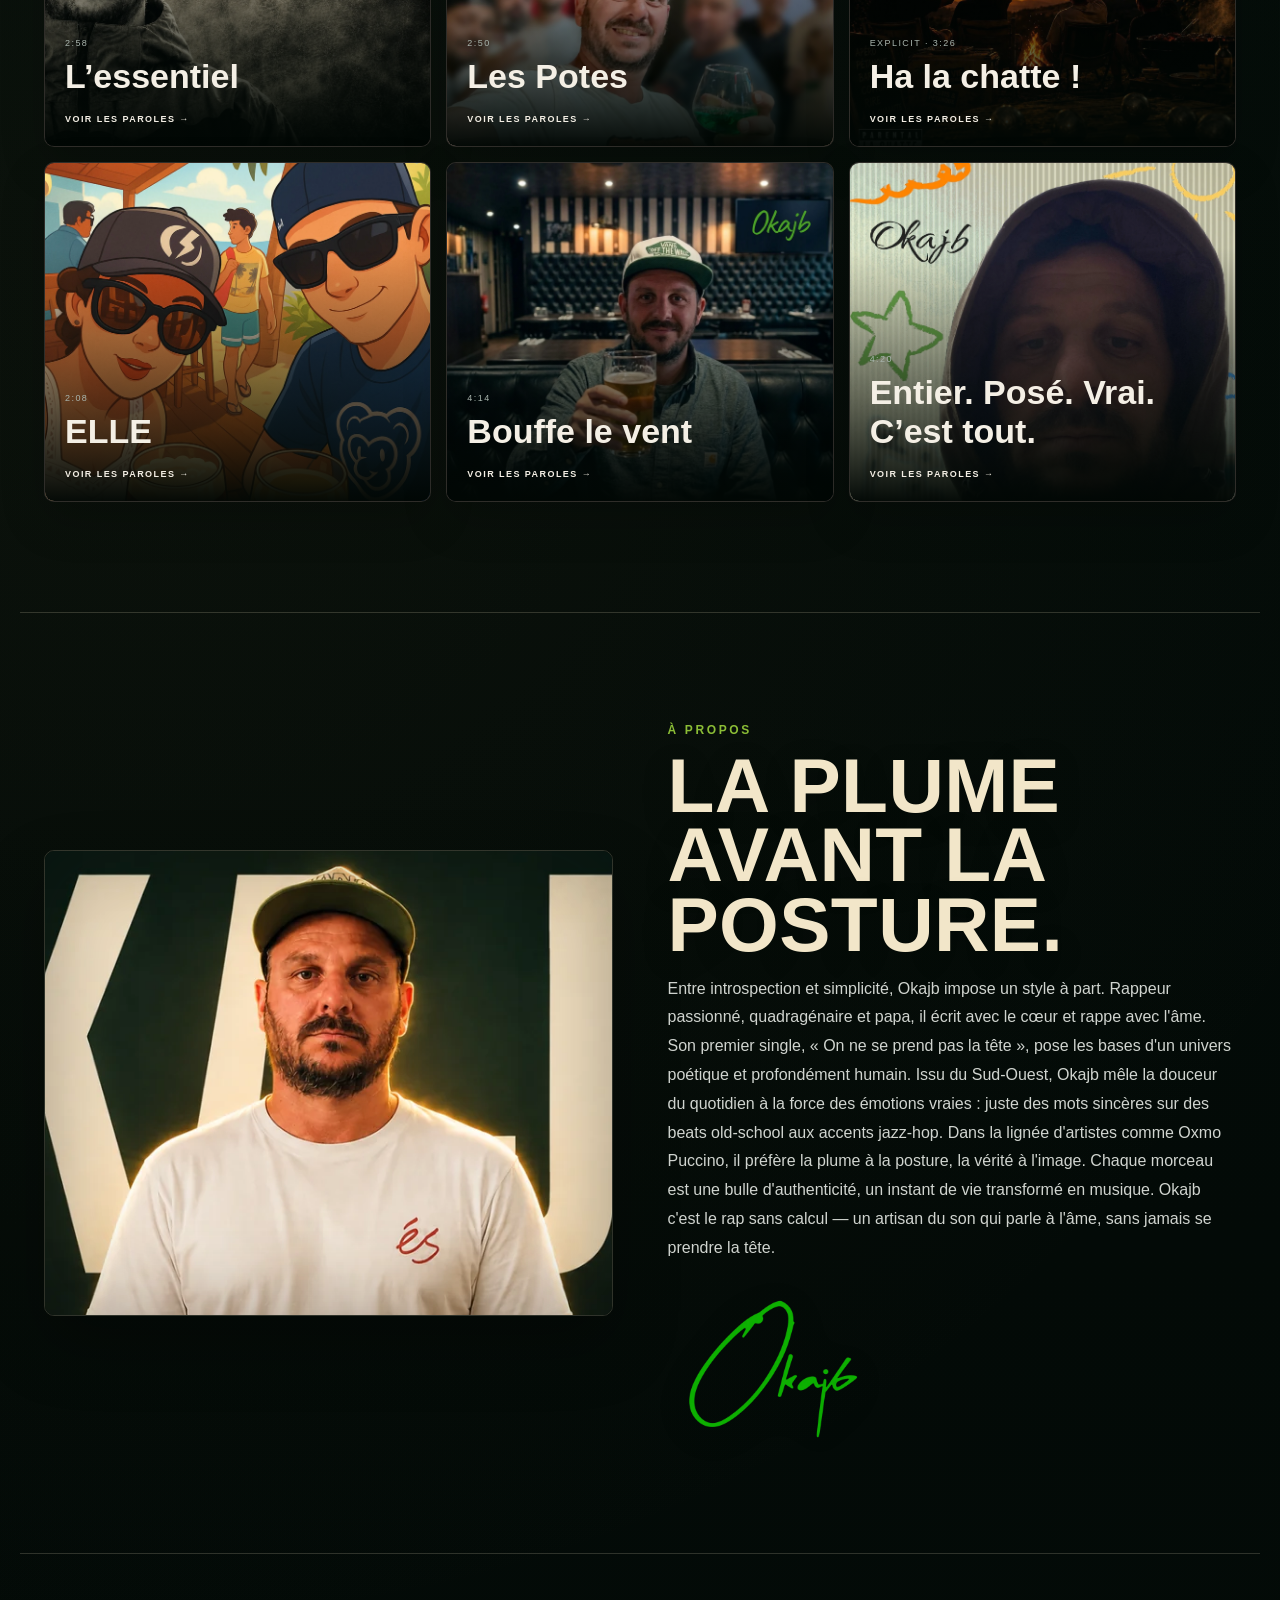
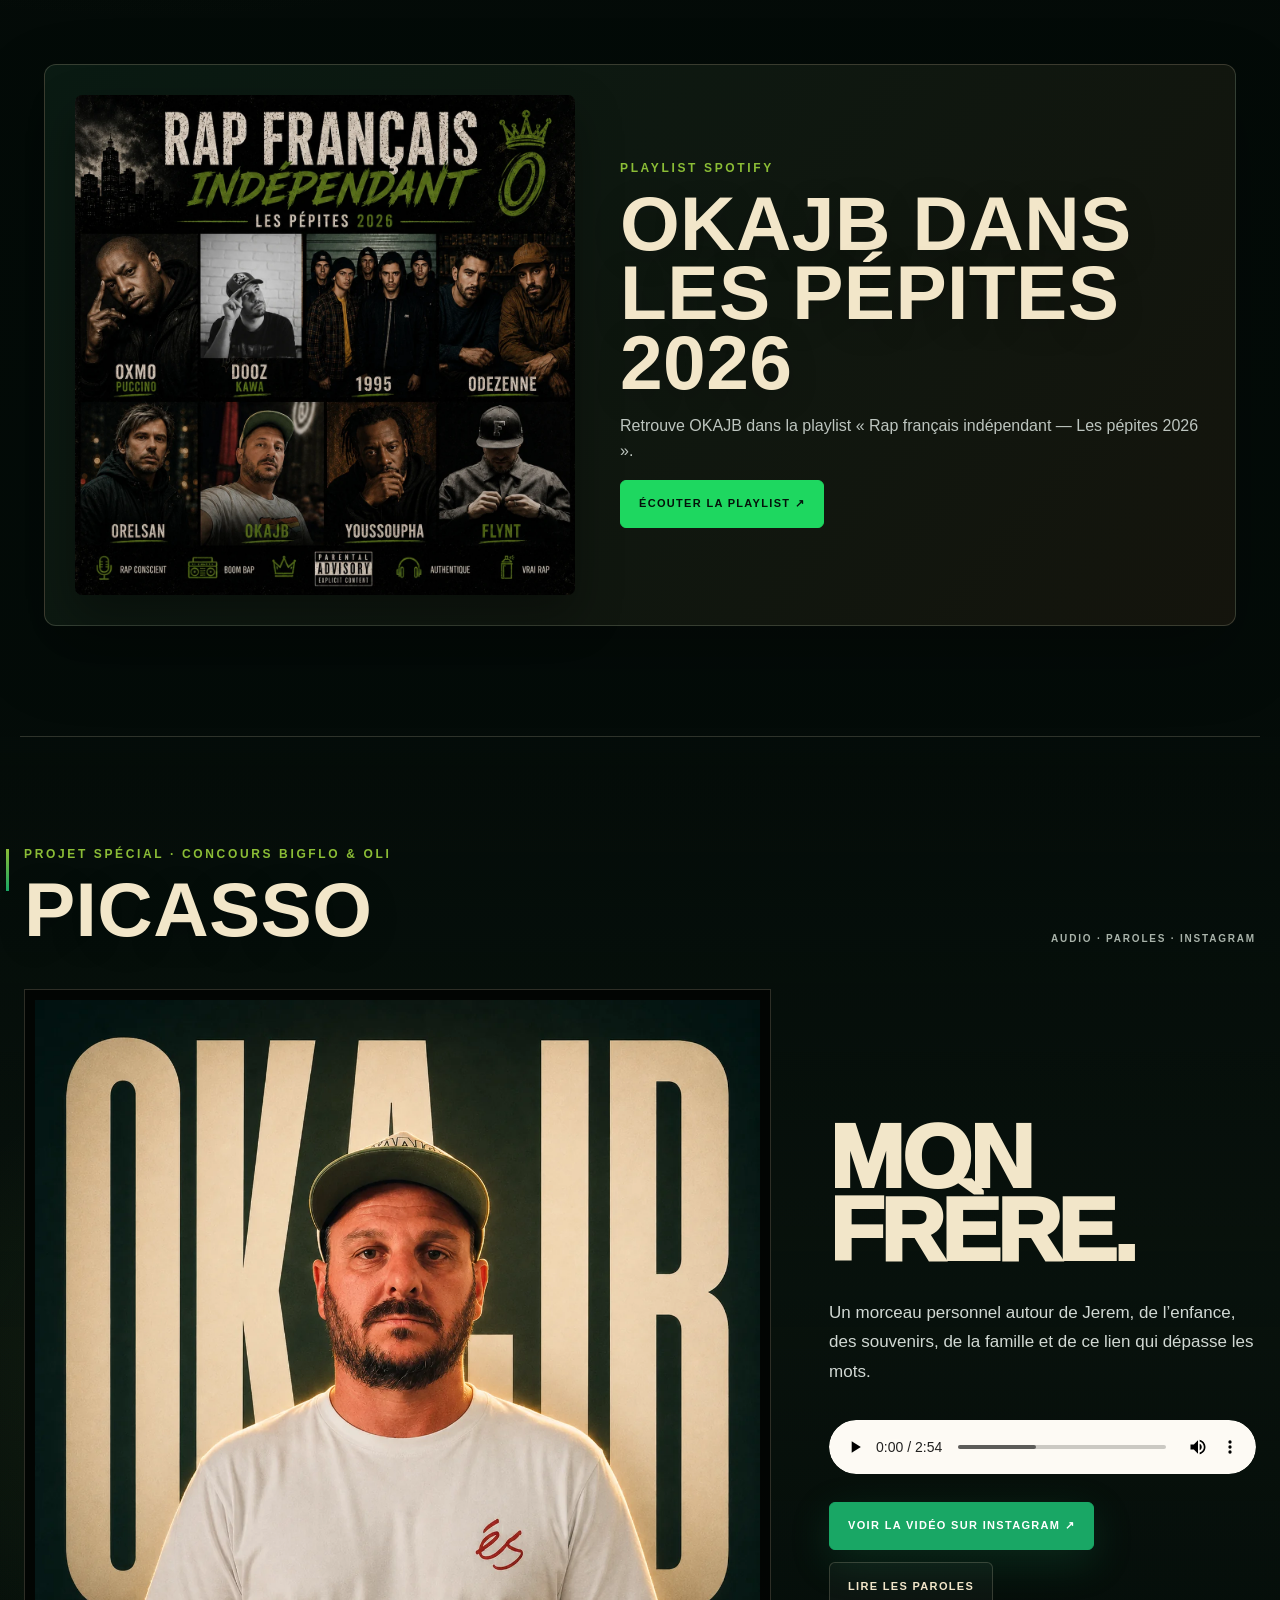
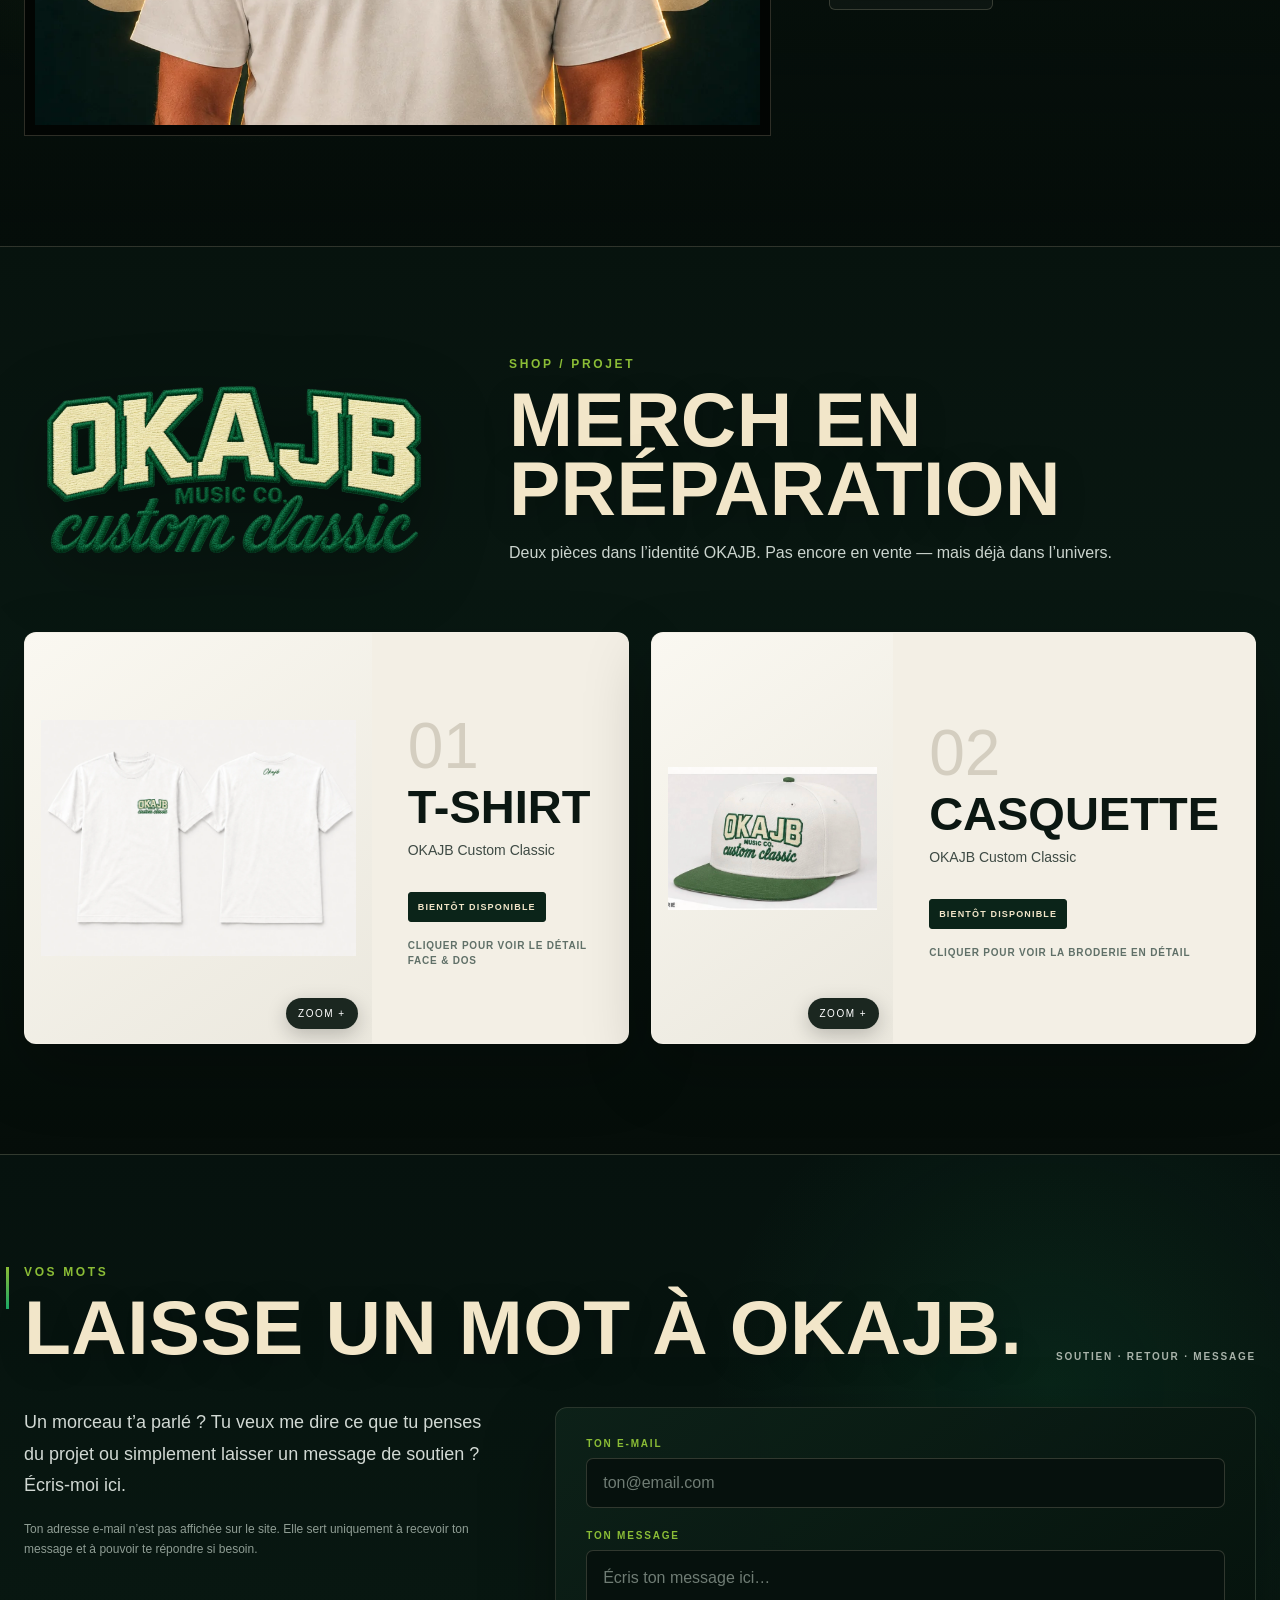
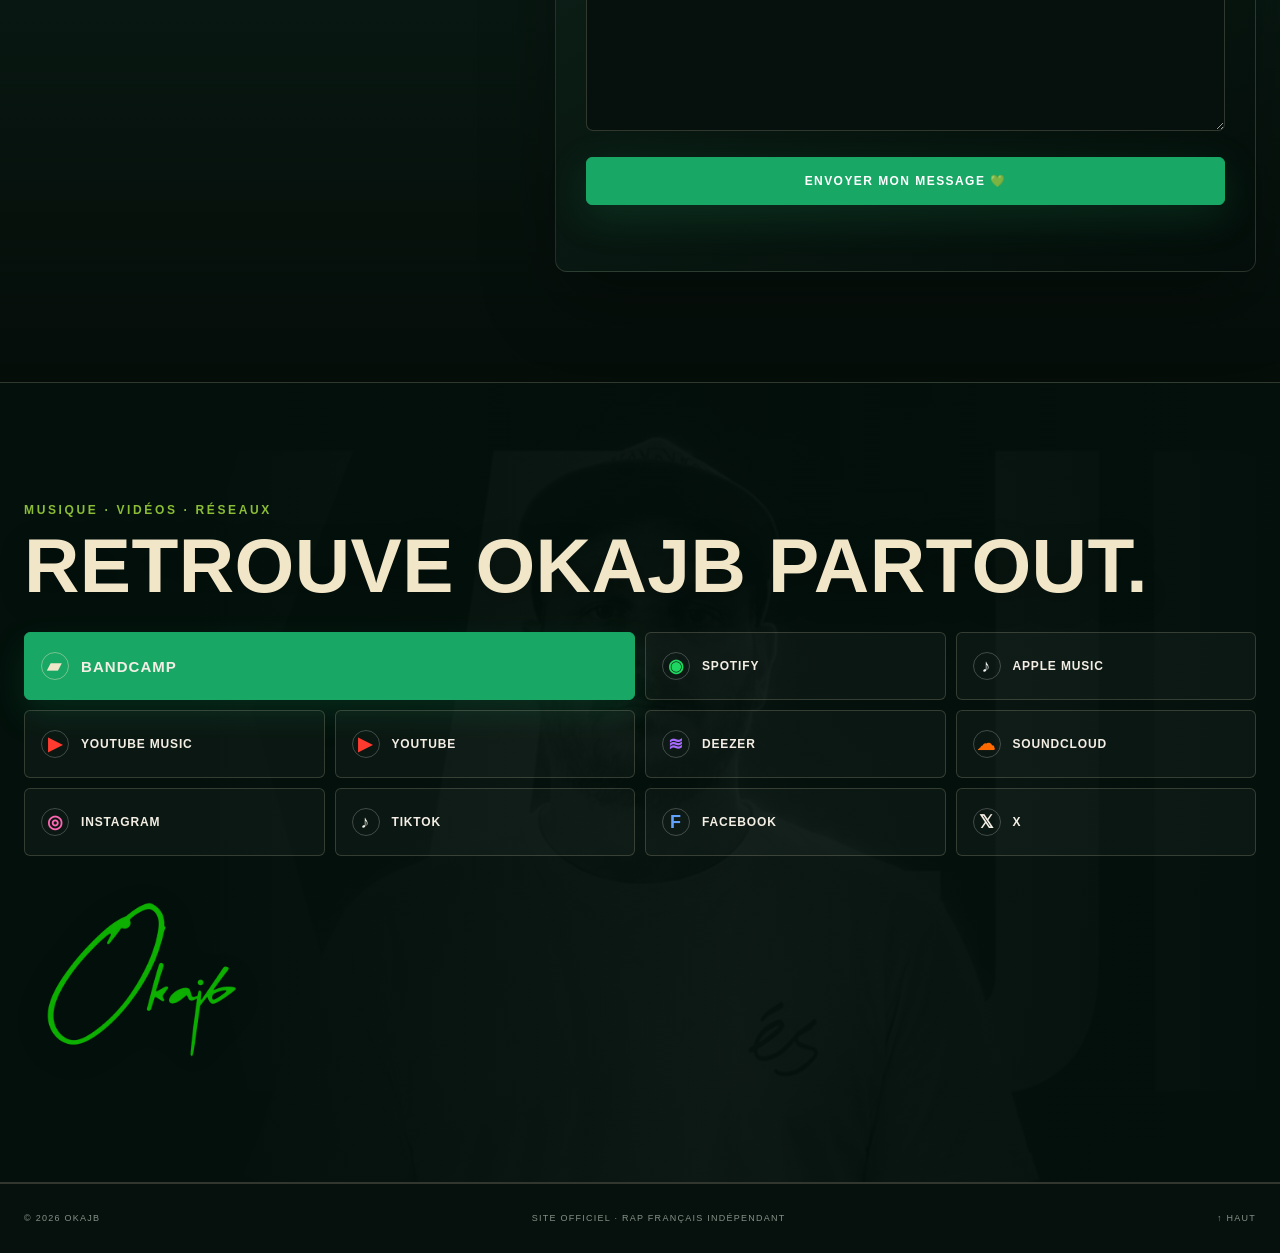
==== commit a991d5e9: "Supprime complètement la promo Grand dans ma tête" ====
--- a/index.html
+++ b/index.html
@@ -69,39 +69,6 @@
       </div>
     </section>
 
-    <section class="section funding-section" id="faire-vivre-la-suite">
-      <div class="funding-card">
-        <div class="funding-copy">
-          <p class="eyebrow">PROCHAINEMENT · NOUVEAU SINGLE</p>
-          <h2>GRAND DANS MA TÊTE.</h2>
-          <p>Le prochain morceau est en cours d’enregistrement. Un morceau fort et humain sur le regard des autres, les différences, les préjugés et la force de rester soi-même.</p>
-          <p class="funding-strong">OKAJB reste un projet indépendant : chaque soutien sur Bandcamp aide directement à faire vivre les prochains morceaux, le studio et les visuels.</p>
-          <div class="upcoming-preview">
-            <span class="upcoming-label">UN BOUT DES PAROLES</span>
-            <p class="upcoming-coming">EN PRÉPARATION…</p>
-            <blockquote>« Petit devant la glace, géant dans mes paroles.<br>Moi, je suis peut-être petit, mais grand dans ma tête. »</blockquote>
-          </div>
-          <div class="funding-actions">
-            <a class="btn btn-primary funding-btn" href="https://okajb.bandcamp.com/" target="_blank" rel="noopener">SOUTENIR OKAJB SUR BANDCAMP ↗</a>
-            <span class="funding-next">GRAND DANS MA TÊTE · PROCHAINEMENT</span>
-          </div>
-        </div>
-        <div class="upcoming-media">
-          <div class="funding-cover">
-            <img src="assets/images/grand-dans-ma-tete.jpg?v=20260922-2015" alt="Grand dans ma tête — prochain single OKAJB" loading="lazy">
-            <div class="funding-cover-overlay">
-              <span>PROCHAIN SINGLE</span>
-              <strong>PROCHAINEMENT</strong>
-            </div>
-          </div>
-          <figure class="studio-shot">
-            <img src="assets/images/grand-dans-ma-tete-studio.jpg?v=20260922-2015" alt="OKAJB en studio pendant l’enregistrement de Grand dans ma tête" loading="lazy">
-            <figcaption><span>EN STUDIO</span><strong>ENREGISTREMENT EN COURS</strong></figcaption>
-          </figure>
-        </div>
-      </div>
-    </section>
-
     <section class="section radio-section">
       <div class="section-head">
         <div><p class="eyebrow">LES MORCEAUX · LES HISTOIRES</p><h2>OKAJB RADIO</h2></div>
--- a/styles.css
+++ b/styles.css
@@ -109,26 +109,26 @@
 @media(max-width:600px){.funding-card{padding:26px 20px}.funding-copy>p:not(.eyebrow){font-size:16px}.funding-copy .funding-strong{font-size:18px}.funding-btn{width:100%}.funding-mark{min-height:150px}}
 
 
-/* ===== Prochain titre : VIVANT ===== */
-.vivant-preview{margin-top:28px;padding:22px 24px;border-left:3px solid var(--green2);background:rgba(255,255,255,.025);max-width:720px}
-.vivant-label{display:block;margin-bottom:5px;color:var(--green2);font-size:10px;font-weight:900;letter-spacing:.2em}
-.vivant-preview h3{margin:0 0 12px;font-family:Impact,'Arial Narrow Bold',sans-serif;font-size:clamp(44px,5vw,72px);line-height:.9;color:var(--cream);letter-spacing:.02em}
-.vivant-preview p{margin:0 0 15px;color:#cbd5ce;font-size:15px;line-height:1.65}
-.vivant-preview blockquote{margin:0;padding:0;color:#fff6df;font-family:Georgia,'Times New Roman',serif;font-size:17px;line-height:1.55;font-style:italic}
+/* ===== Prochain single ===== */
+.upcoming-preview{margin-top:28px;padding:22px 24px;border-left:3px solid var(--green2);background:rgba(255,255,255,.025);max-width:720px}
+.upcoming-label{display:block;margin-bottom:5px;color:var(--green2);font-size:10px;font-weight:900;letter-spacing:.2em}
+.upcoming-preview h3{margin:0 0 12px;font-family:Impact,'Arial Narrow Bold',sans-serif;font-size:clamp(44px,5vw,72px);line-height:.9;color:var(--cream);letter-spacing:.02em}
+.upcoming-preview p{margin:0 0 15px;color:#cbd5ce;font-size:15px;line-height:1.65}
+.upcoming-preview blockquote{margin:0;padding:0;color:#fff6df;font-family:Georgia,'Times New Roman',serif;font-size:17px;line-height:1.55;font-style:italic}
 .funding-mark small{order:1;margin:0 0 18px}
 .funding-mark span{order:2}
 .funding-mark b{order:3;display:inline-block;margin-top:24px;padding:9px 13px;border:1px solid rgba(139,189,54,.38);border-radius:999px;color:var(--green2);font-size:10px;letter-spacing:.18em}
-@media(max-width:600px){.vivant-preview{padding:18px}.vivant-preview blockquote{font-size:15px}}
+@media(max-width:600px){.upcoming-preview{padding:18px}.upcoming-preview blockquote{font-size:15px}}
 
 
-/* ===== Pochette / teaser VIVANT ===== */
+/* ===== Pochette / teaser prochain single ===== */
 .funding-card{grid-template-columns:1.05fr .95fr}
 .funding-cover{position:relative;z-index:2;overflow:hidden;border-radius:14px;border:1px solid rgba(242,230,201,.16);box-shadow:0 28px 70px rgba(0,0,0,.48);background:#020503}
 .funding-cover img{display:block;width:100%;aspect-ratio:1/1;object-fit:cover}
 .funding-cover-overlay{position:absolute;left:0;right:0;bottom:0;padding:42px 24px 22px;background:linear-gradient(transparent,rgba(1,7,4,.96));display:flex;align-items:end;justify-content:space-between;gap:18px}
 .funding-cover-overlay span{font-size:9px;font-weight:900;letter-spacing:.2em;color:#d8dfda}
 .funding-cover-overlay strong{font-size:11px;font-weight:900;letter-spacing:.15em;color:var(--green2);border:1px solid rgba(139,189,54,.5);background:rgba(4,20,13,.84);padding:10px 12px;border-radius:999px}
-.vivant-coming{font-size:12px!important;font-weight:900!important;letter-spacing:.2em!important;color:var(--green2)!important;margin:0 0 14px!important}
+.upcoming-coming{font-size:12px!important;font-weight:900!important;letter-spacing:.2em!important;color:var(--green2)!important;margin:0 0 14px!important}
 @media(max-width:960px){.funding-card{grid-template-columns:1fr}.funding-cover{max-width:680px;width:100%;margin:0 auto}}
 @media(max-width:600px){.funding-cover-overlay{padding:36px 14px 14px;align-items:flex-start;flex-direction:column;gap:8px}.funding-cover-overlay strong{font-size:9px}}
 
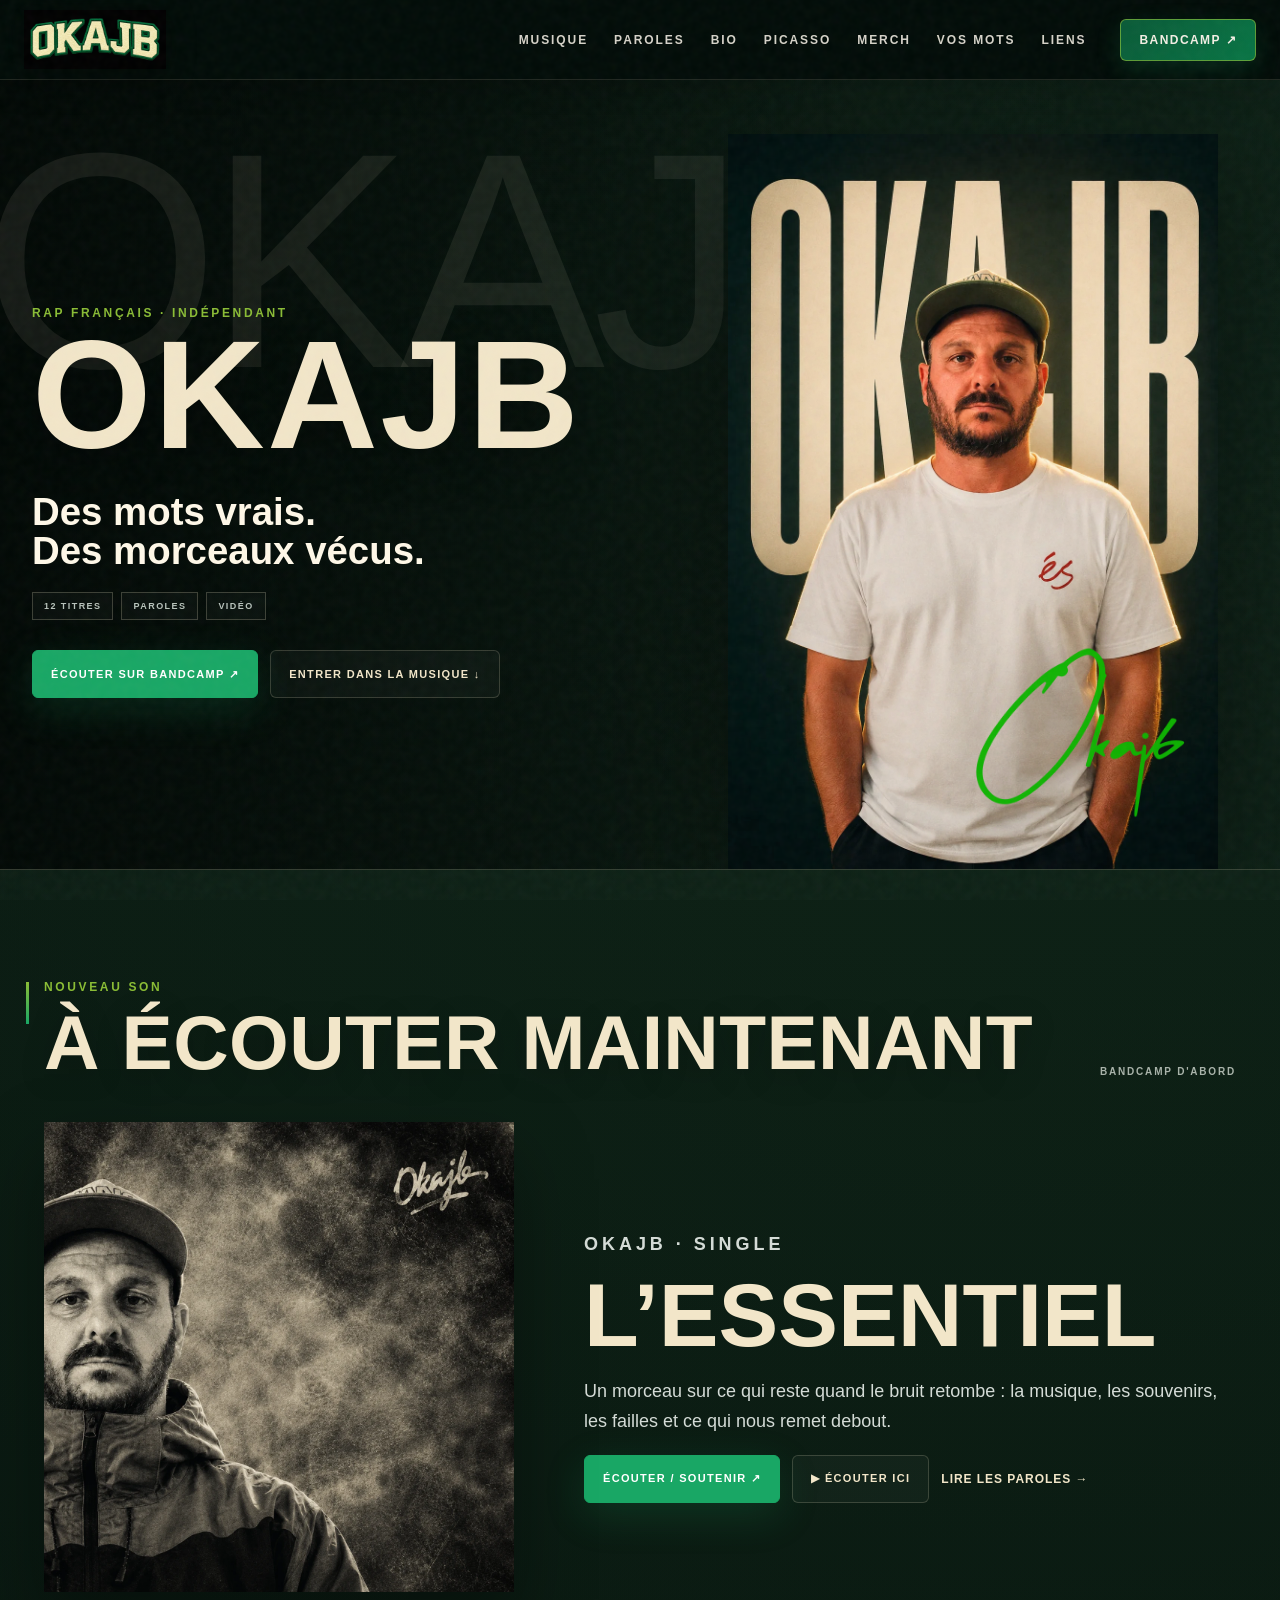
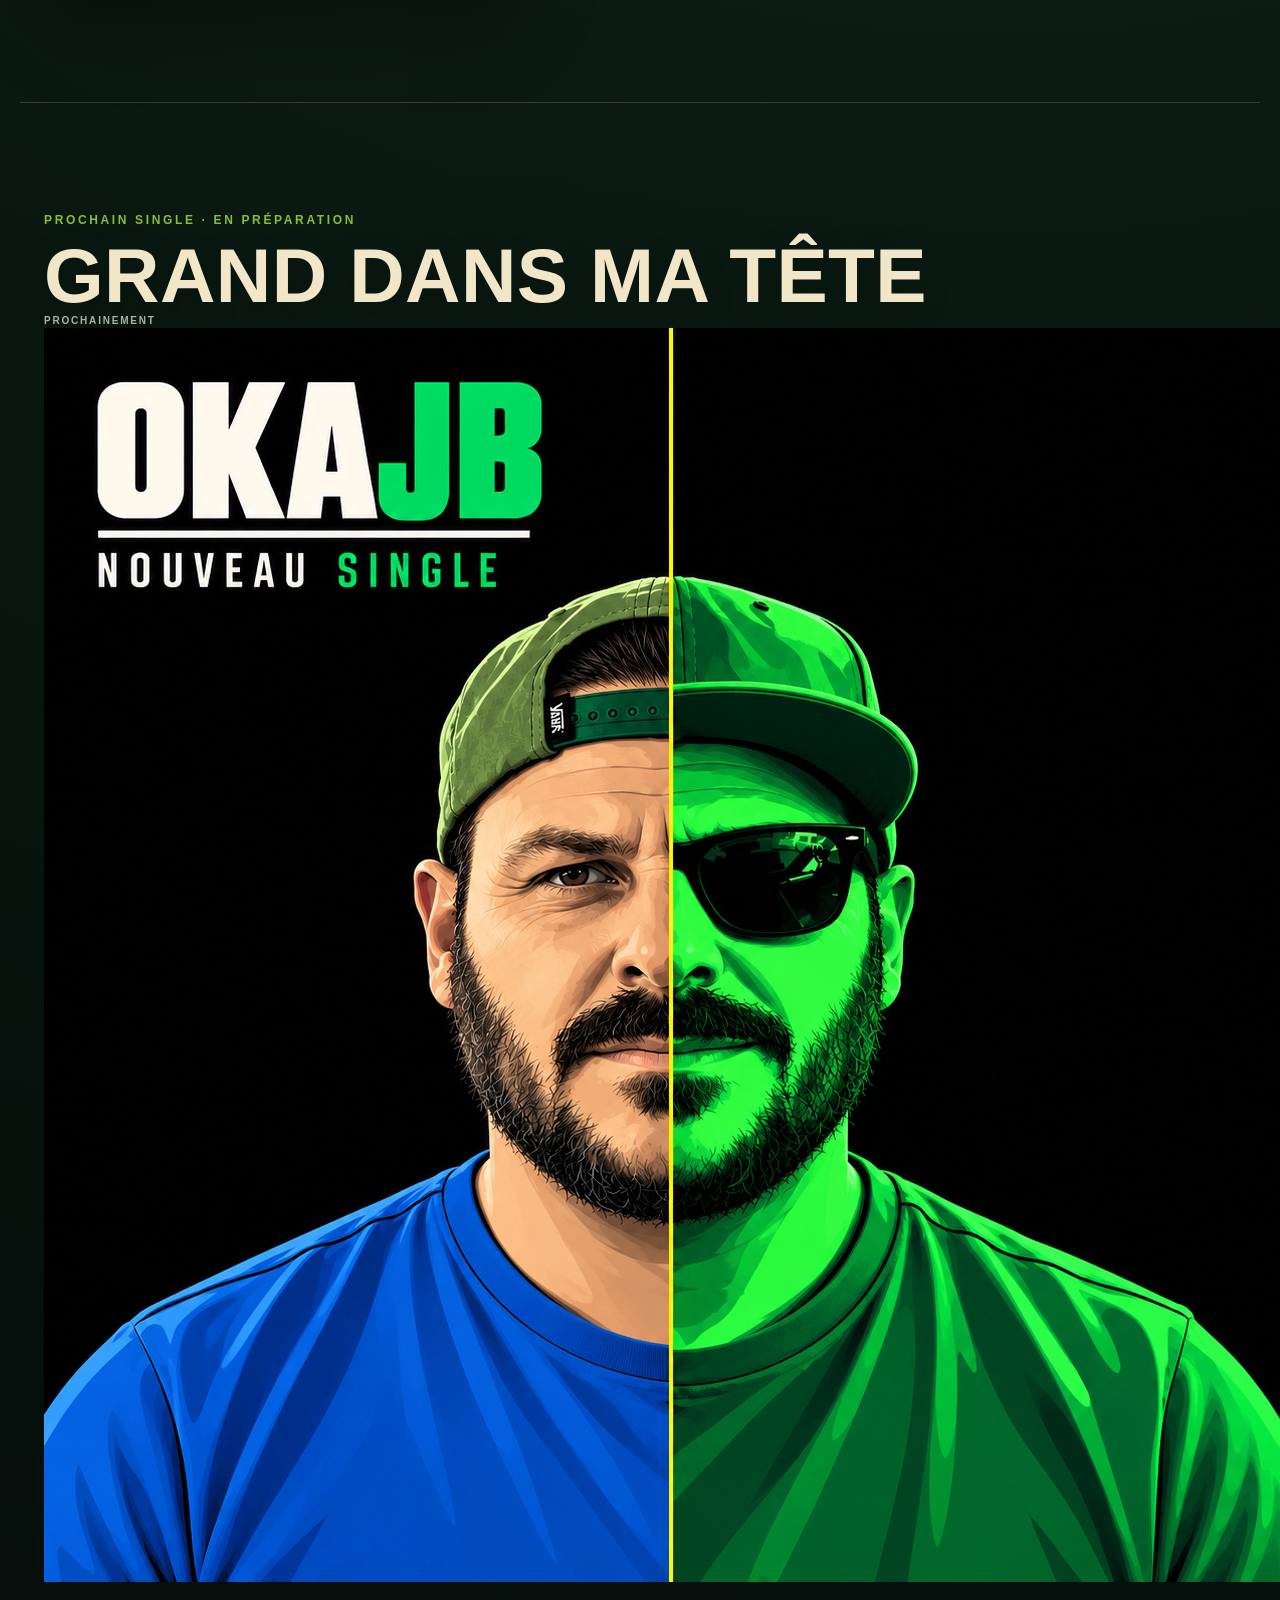
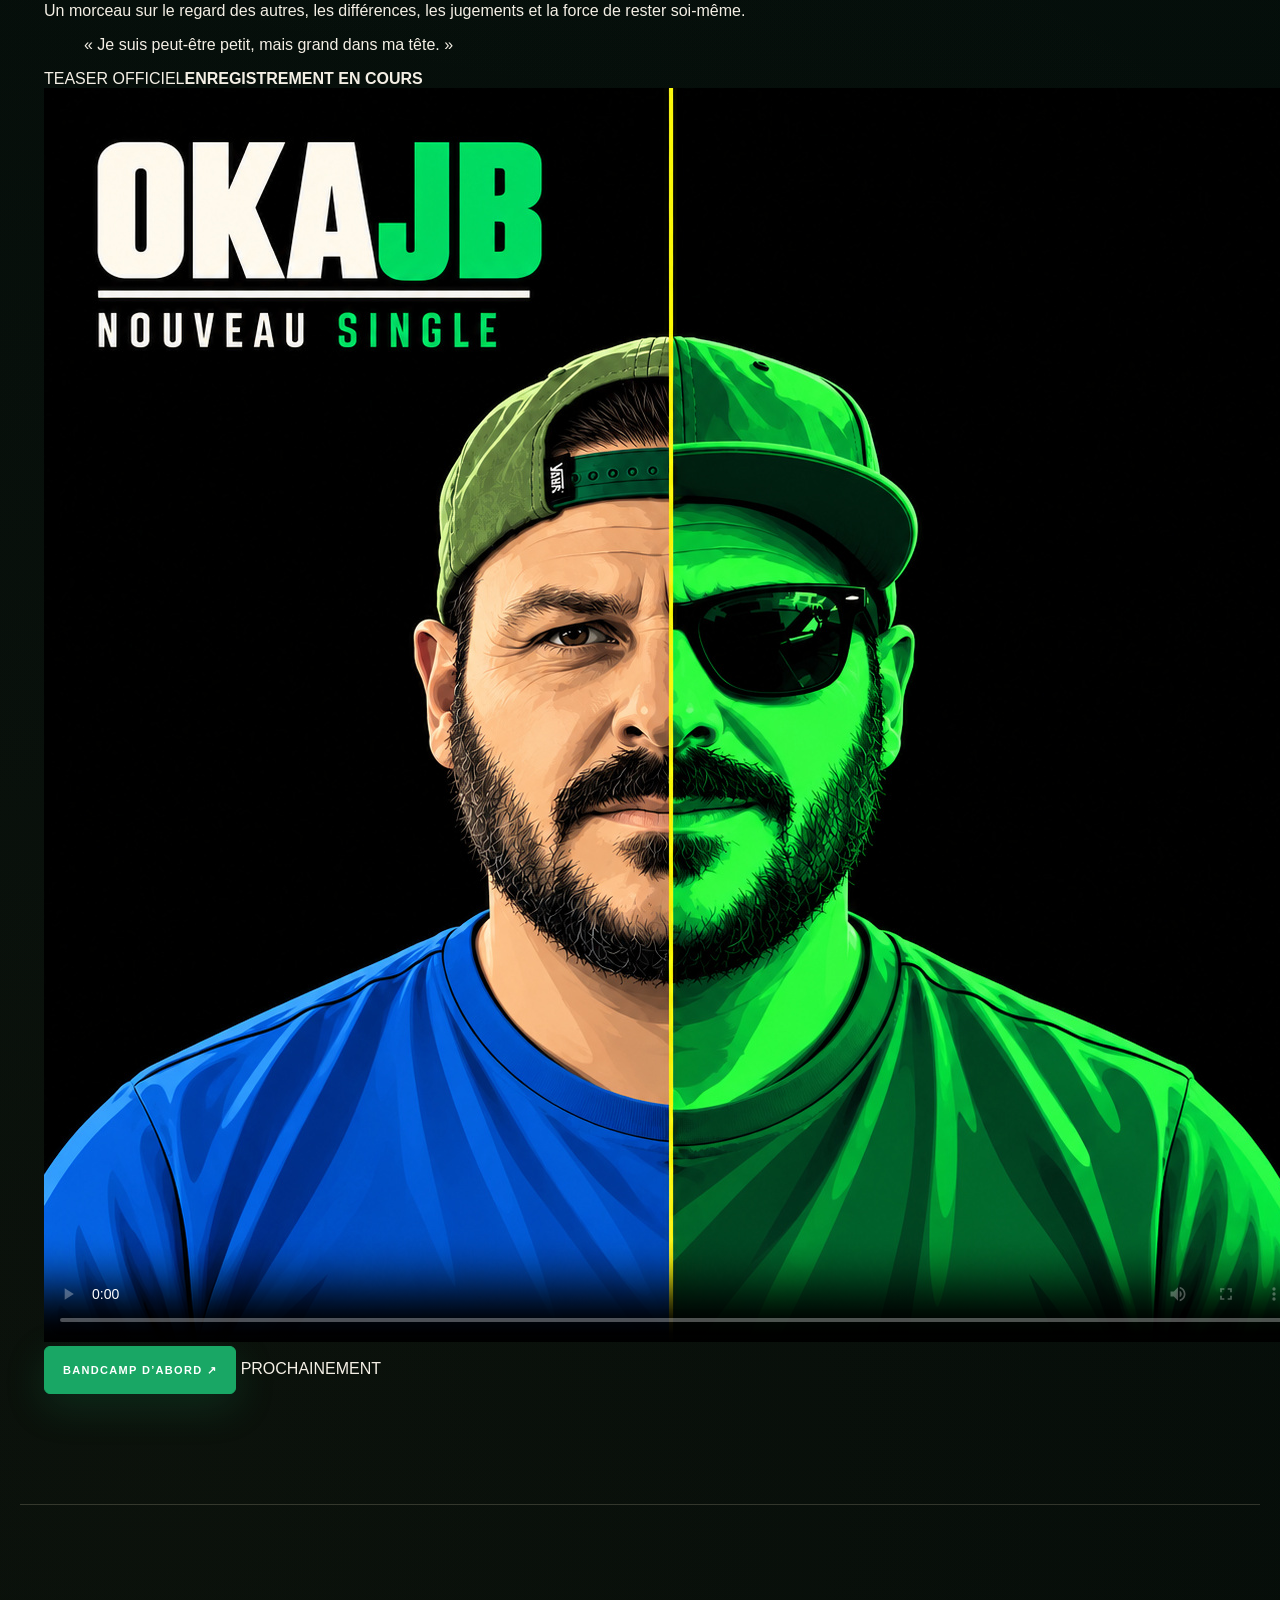
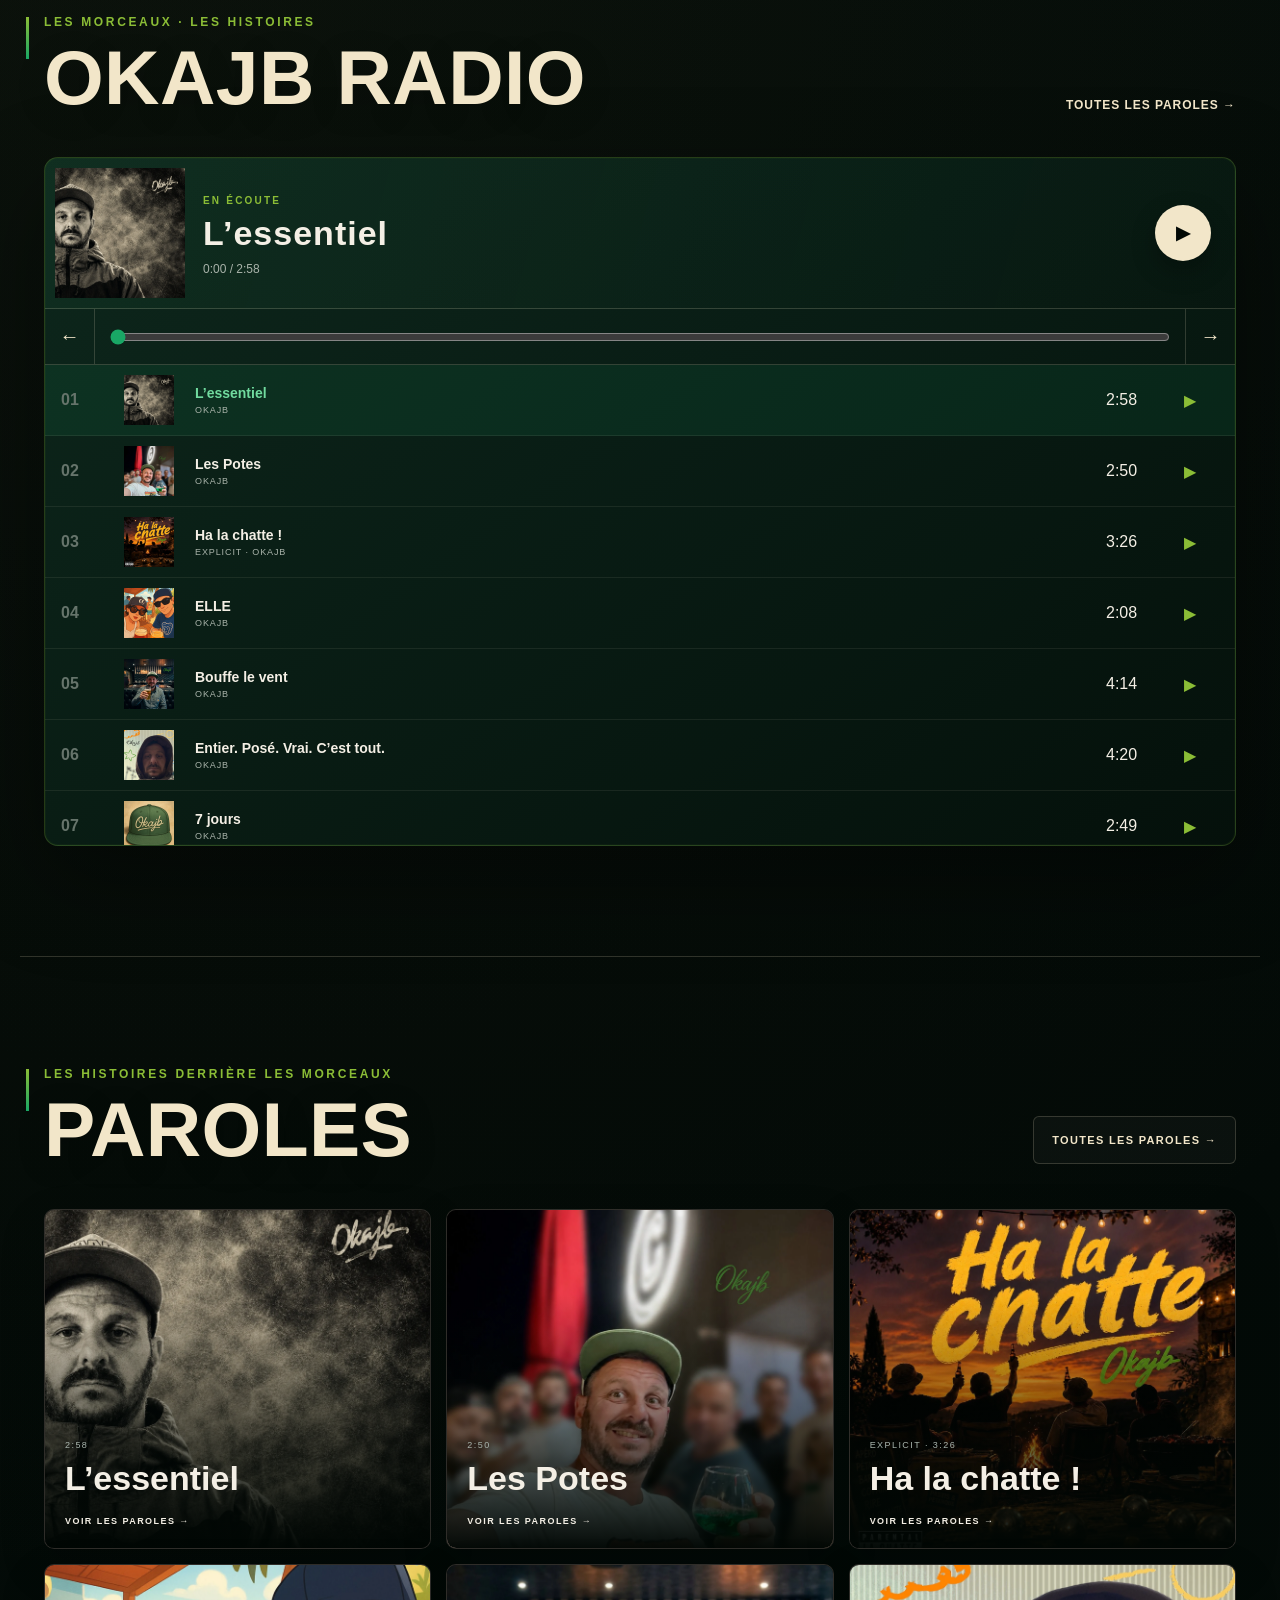
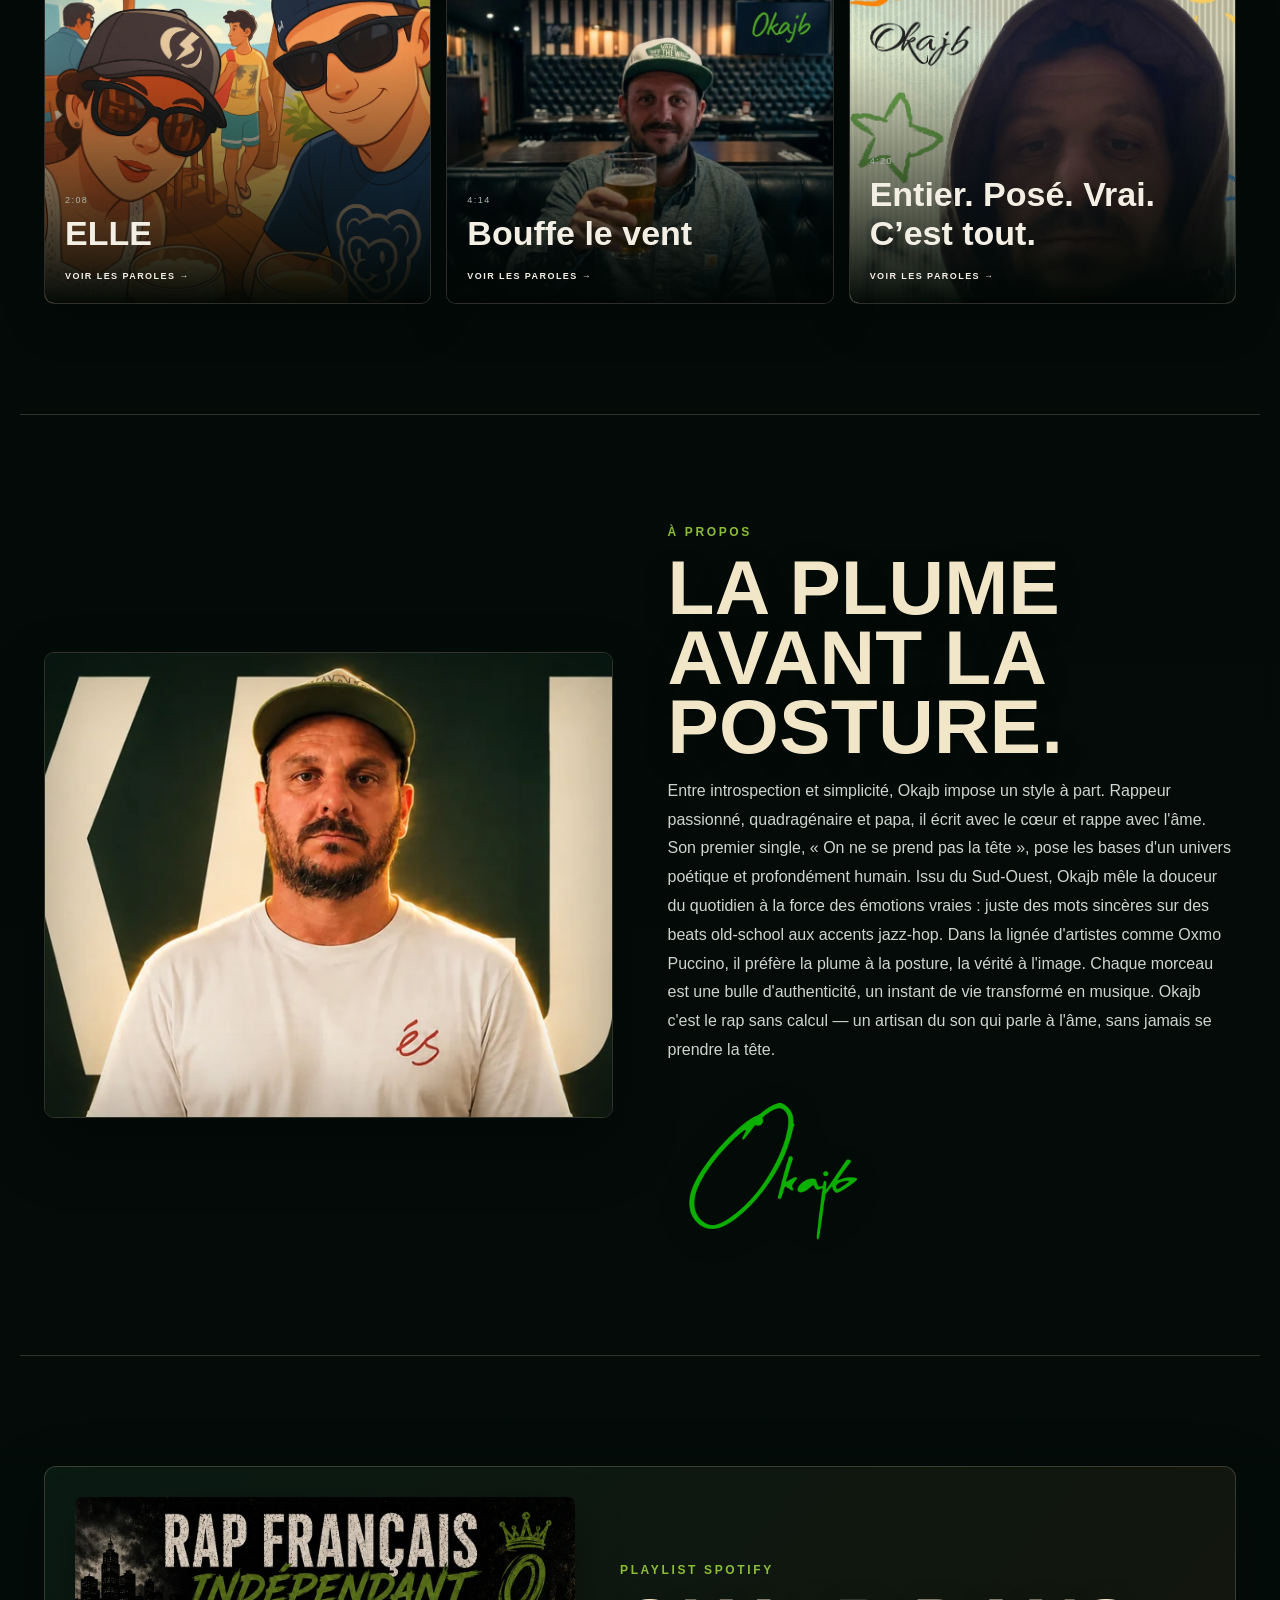
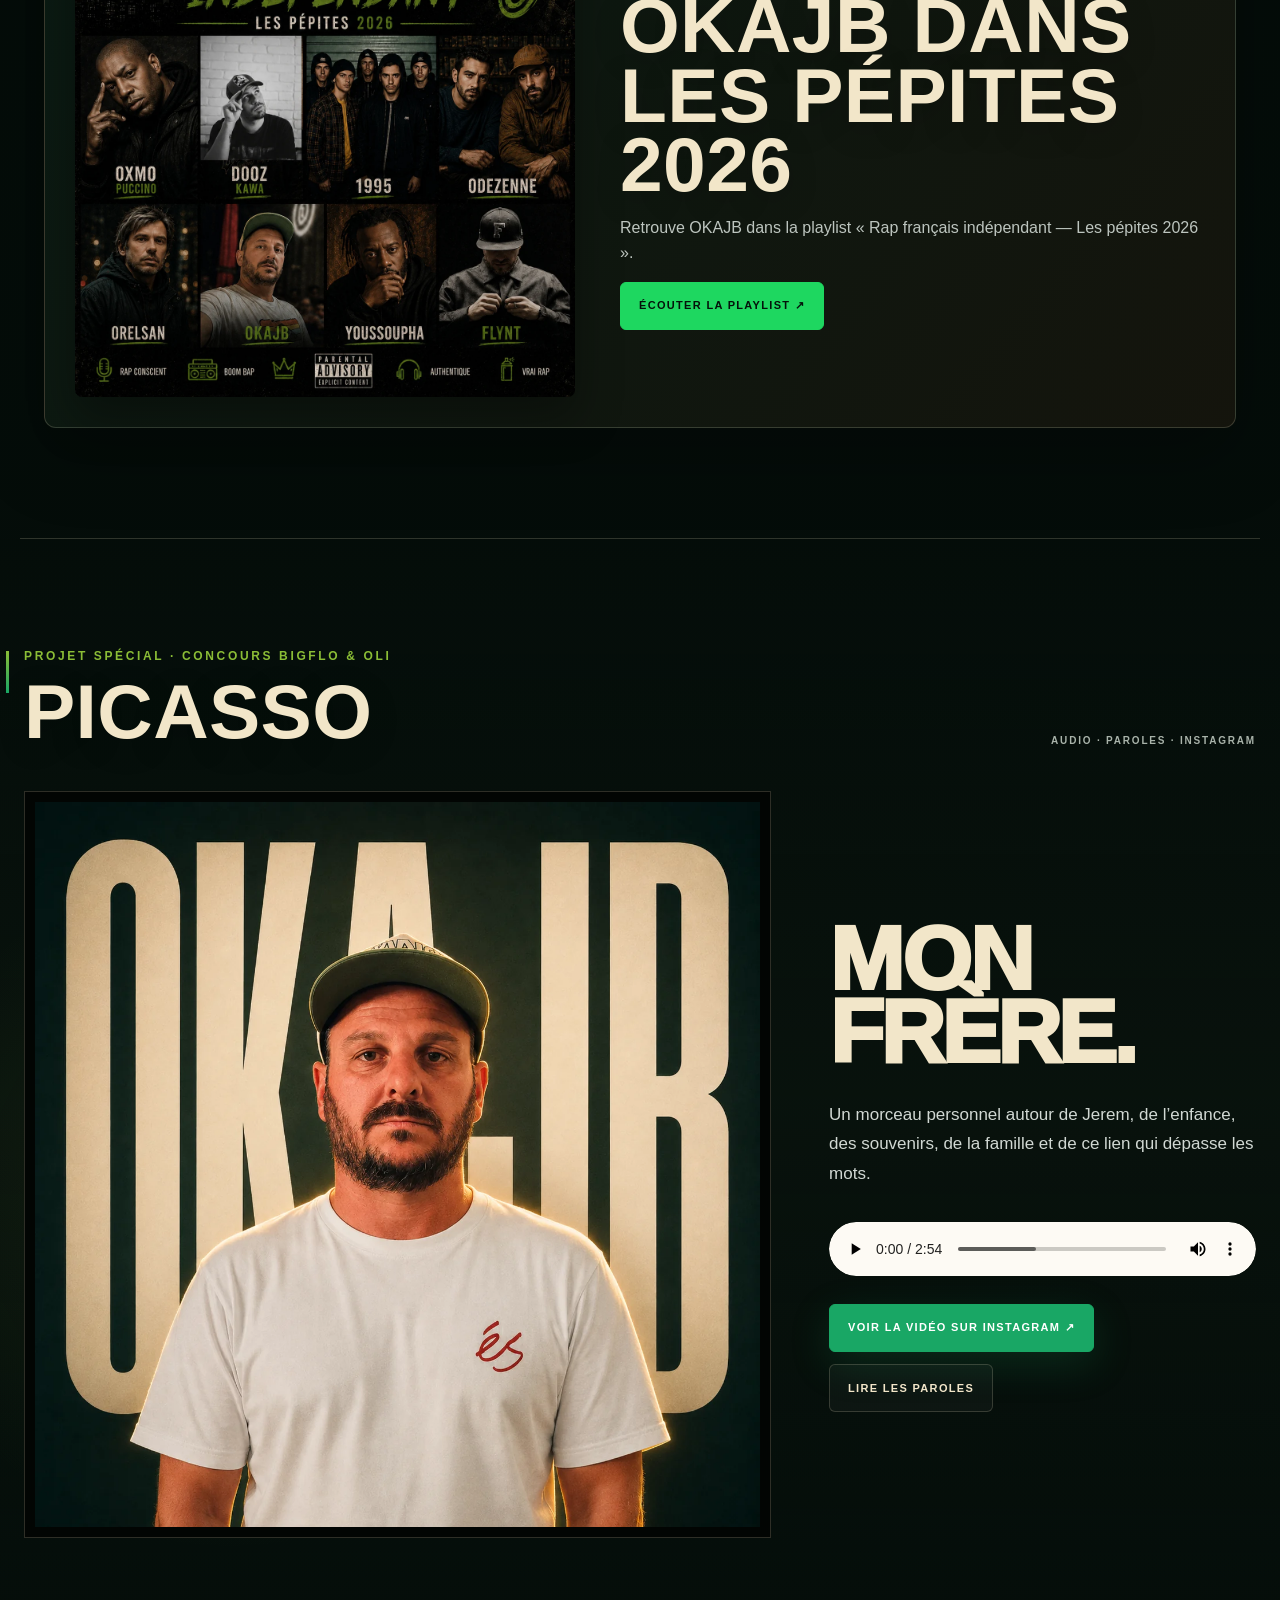
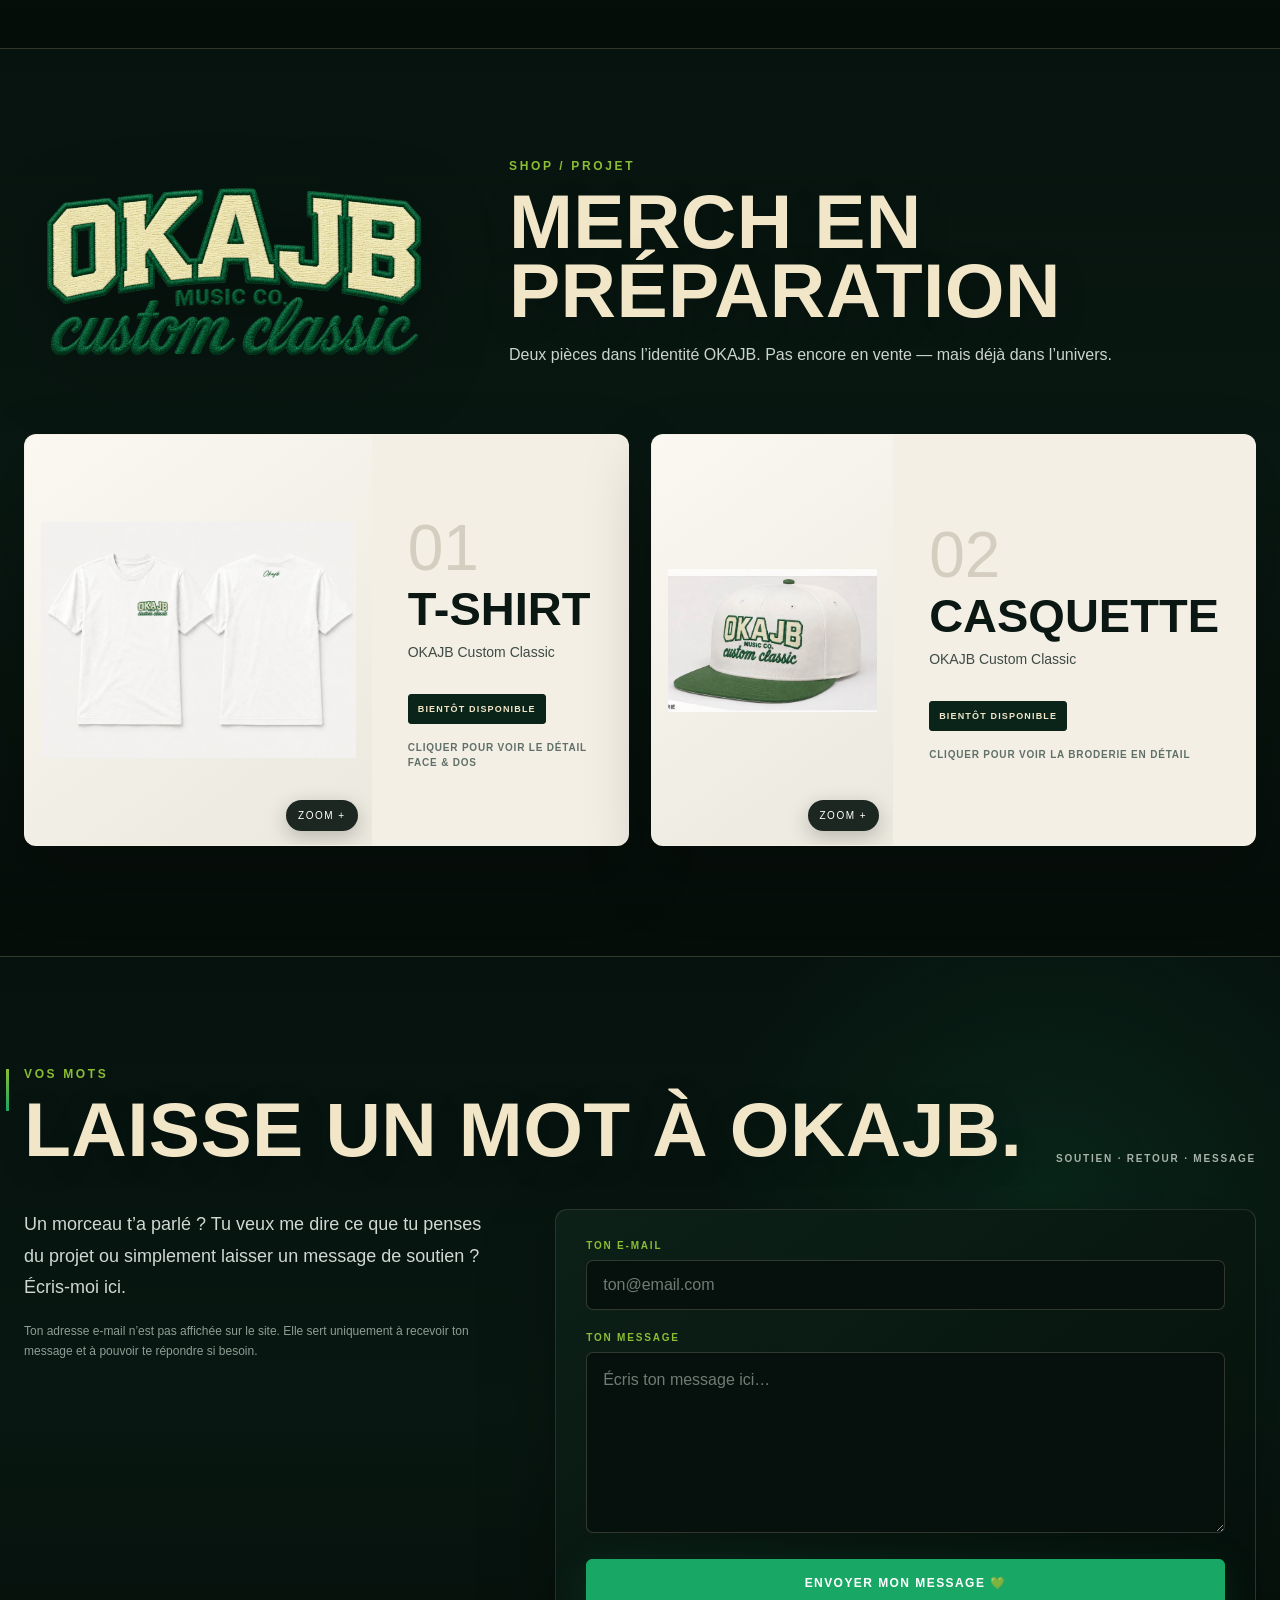
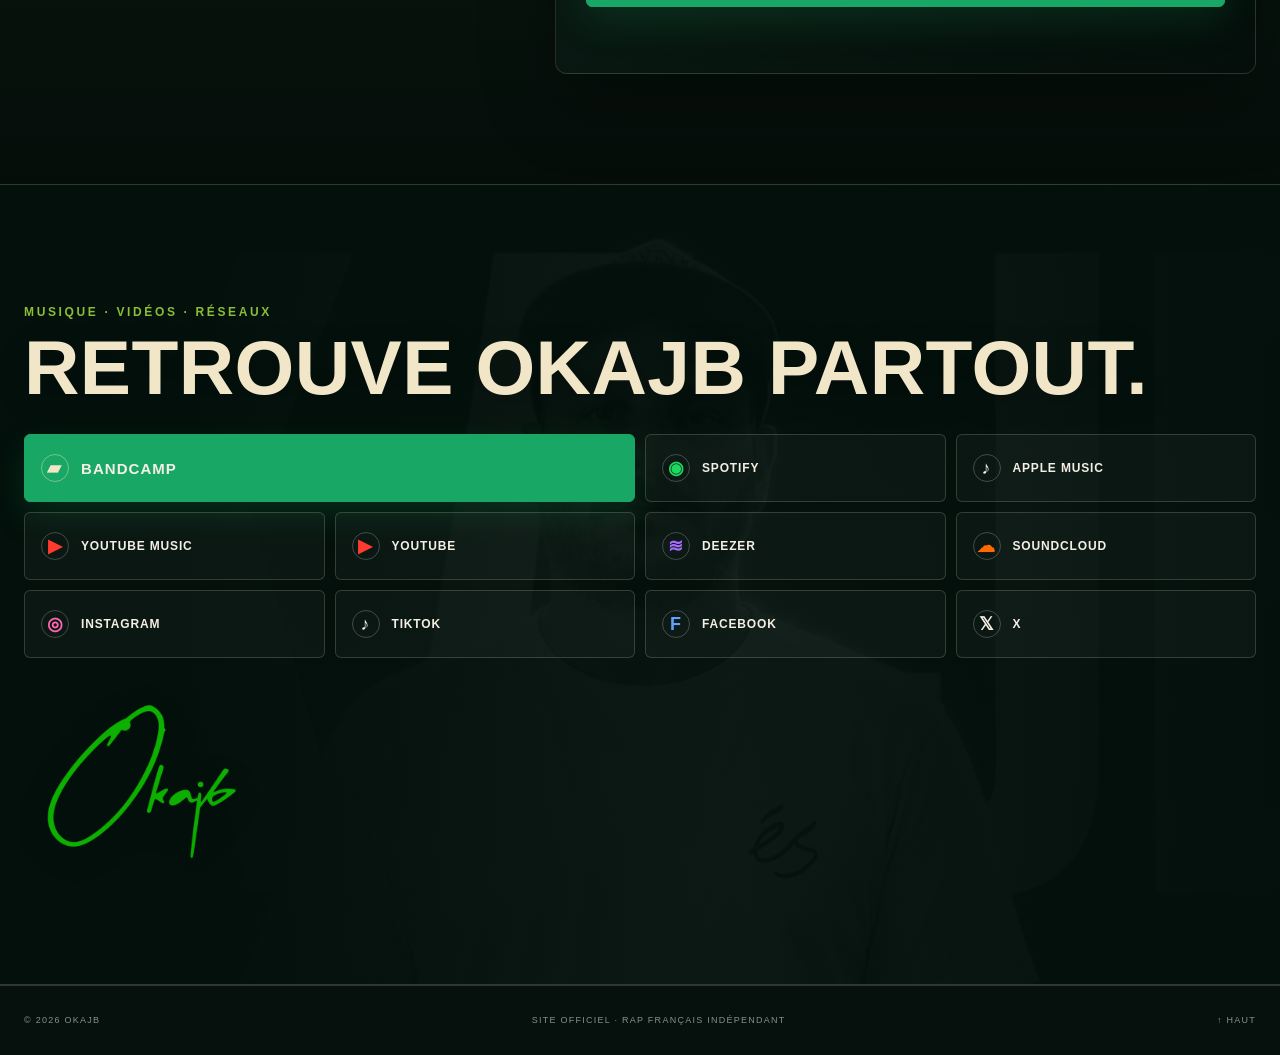
==== commit e76dc5d7: "Ajoute la présentation Grand dans ma tête avec pochette et teaser" ====
--- a/index.html
+++ b/index.html
@@ -16,7 +16,7 @@
   <meta name="twitter:description" content="Des mots vrais. Des morceaux vécus. Découvre l’univers OKAJB et soutiens la suite sur Bandcamp.">
   <meta name="twitter:image" content="https://okajb.github.io/okajb/assets/images/hero-wide.webp">
   <link rel="icon" href="favicon.webp" type="image/webp">
-  <link rel="stylesheet" href="styles.css?v=20260922-2015">
+  <link rel="stylesheet" href="styles.css?v=20260922-2126">
 </head>
 <body>
   <div class="noise"></div>
@@ -69,6 +69,40 @@
       </div>
     </section>
 
+    <section class="section upcoming-single-section" id="grand-dans-ma-tete">
+      <div class="upcoming-single-head">
+        <div>
+          <p class="eyebrow">PROCHAIN SINGLE · EN PRÉPARATION</p>
+          <h2>GRAND DANS MA TÊTE</h2>
+        </div>
+        <span class="rule-label">PROCHAINEMENT</span>
+      </div>
+
+      <div class="upcoming-single-grid">
+        <div class="upcoming-cover">
+          <img src="assets/images/grand-dans-ma-tete.jpg?v=20260922-2126" alt="Grand dans ma tête — prochain single OKAJB">
+        </div>
+
+        <div class="upcoming-copy">
+          <p class="upcoming-intro">Un morceau sur le regard des autres, les différences, les jugements et la force de rester soi-même.</p>
+          <blockquote>« Je suis peut-être petit, mais grand dans ma tête. »</blockquote>
+
+          <div class="teaser-wrap">
+            <div class="teaser-label"><span>TEASER OFFICIEL</span><strong>ENREGISTREMENT EN COURS</strong></div>
+            <video controls preload="metadata" poster="assets/images/grand-dans-ma-tete.jpg?v=20260922-2126">
+              <source src="assets/video/grand-dans-ma-tete-teaser.mp4?v=20260922-2126" type="video/mp4">
+              Ton navigateur ne peut pas lire cette vidéo.
+            </video>
+          </div>
+
+          <div class="upcoming-actions">
+            <a class="btn btn-primary" href="https://okajb.bandcamp.com/" target="_blank" rel="noopener">BANDCAMP D’ABORD ↗</a>
+            <span class="coming-badge">PROCHAINEMENT</span>
+          </div>
+        </div>
+      </div>
+    </section>
+
     <section class="section radio-section">
       <div class="section-head">
         <div><p class="eyebrow">LES MORCEAUX · LES HISTOIRES</p><h2>OKAJB RADIO</h2></div>
--- a/styles.css
+++ b/styles.css
@@ -91,55 +91,3 @@
 @media(max-width:600px){.support-form{padding:20px}.support-copy p{font-size:16px}}
 
 
-/* ===== Soutenir la suite ===== */
-.funding-section{max-width:none;padding-left:max(24px,calc((100vw - var(--max))/2));padding-right:max(24px,calc((100vw - var(--max))/2));background:linear-gradient(180deg,#040c08 0%,#07150f 100%)}
-.funding-card{position:relative;overflow:hidden;display:grid;grid-template-columns:1.3fr .7fr;gap:40px;align-items:center;padding:54px;border:1px solid rgba(139,189,54,.28);border-radius:16px;background:radial-gradient(circle at 80% 50%,rgba(25,167,101,.20),transparent 33%),linear-gradient(135deg,#0a1a12,#07110c);box-shadow:0 35px 90px rgba(0,0,0,.35)}
-.funding-card:before{content:"BANDCAMP";position:absolute;right:-24px;bottom:-35px;font-family:Impact,'Arial Narrow Bold',sans-serif;font-size:150px;letter-spacing:.03em;color:rgba(242,230,201,.035);pointer-events:none}
-.funding-copy{position:relative;z-index:2;max-width:760px}
-.funding-copy h2{font-size:clamp(56px,7vw,96px);margin-bottom:24px}
-.funding-copy>p:not(.eyebrow){max-width:720px;font-size:18px;line-height:1.7;color:#d6ddd8}
-.funding-copy .funding-strong{color:var(--cream);font-weight:800;font-size:20px}
-.funding-actions{display:flex;align-items:center;gap:18px;flex-wrap:wrap;margin-top:28px}
-.funding-btn{min-height:56px;padding:0 24px;font-size:12px}
-.funding-next{font-size:10px;font-weight:900;letter-spacing:.16em;color:var(--green2);border:1px solid rgba(139,189,54,.25);padding:12px 14px;border-radius:999px;background:rgba(139,189,54,.05)}
-.funding-mark{position:relative;z-index:2;min-height:260px;display:flex;flex-direction:column;align-items:center;justify-content:center;border:1px solid rgba(242,230,201,.12);border-radius:12px;background:radial-gradient(circle,rgba(139,189,54,.15),rgba(255,255,255,.015) 62%);text-align:center}
-.funding-mark span{font-family:Impact,'Arial Narrow Bold',sans-serif;font-size:clamp(70px,8vw,130px);line-height:.78;color:var(--cream);letter-spacing:.02em}
-.funding-mark small{margin-top:24px;color:var(--green2);font-size:11px;font-weight:900;letter-spacing:.3em}
-@media(max-width:960px){.funding-card{grid-template-columns:1fr;padding:36px}.funding-mark{min-height:190px}.funding-card:before{font-size:100px}}
-@media(max-width:600px){.funding-card{padding:26px 20px}.funding-copy>p:not(.eyebrow){font-size:16px}.funding-copy .funding-strong{font-size:18px}.funding-btn{width:100%}.funding-mark{min-height:150px}}
-
-
-/* ===== Prochain single ===== */
-.upcoming-preview{margin-top:28px;padding:22px 24px;border-left:3px solid var(--green2);background:rgba(255,255,255,.025);max-width:720px}
-.upcoming-label{display:block;margin-bottom:5px;color:var(--green2);font-size:10px;font-weight:900;letter-spacing:.2em}
-.upcoming-preview h3{margin:0 0 12px;font-family:Impact,'Arial Narrow Bold',sans-serif;font-size:clamp(44px,5vw,72px);line-height:.9;color:var(--cream);letter-spacing:.02em}
-.upcoming-preview p{margin:0 0 15px;color:#cbd5ce;font-size:15px;line-height:1.65}
-.upcoming-preview blockquote{margin:0;padding:0;color:#fff6df;font-family:Georgia,'Times New Roman',serif;font-size:17px;line-height:1.55;font-style:italic}
-.funding-mark small{order:1;margin:0 0 18px}
-.funding-mark span{order:2}
-.funding-mark b{order:3;display:inline-block;margin-top:24px;padding:9px 13px;border:1px solid rgba(139,189,54,.38);border-radius:999px;color:var(--green2);font-size:10px;letter-spacing:.18em}
-@media(max-width:600px){.upcoming-preview{padding:18px}.upcoming-preview blockquote{font-size:15px}}
-
-
-/* ===== Pochette / teaser prochain single ===== */
-.funding-card{grid-template-columns:1.05fr .95fr}
-.funding-cover{position:relative;z-index:2;overflow:hidden;border-radius:14px;border:1px solid rgba(242,230,201,.16);box-shadow:0 28px 70px rgba(0,0,0,.48);background:#020503}
-.funding-cover img{display:block;width:100%;aspect-ratio:1/1;object-fit:cover}
-.funding-cover-overlay{position:absolute;left:0;right:0;bottom:0;padding:42px 24px 22px;background:linear-gradient(transparent,rgba(1,7,4,.96));display:flex;align-items:end;justify-content:space-between;gap:18px}
-.funding-cover-overlay span{font-size:9px;font-weight:900;letter-spacing:.2em;color:#d8dfda}
-.funding-cover-overlay strong{font-size:11px;font-weight:900;letter-spacing:.15em;color:var(--green2);border:1px solid rgba(139,189,54,.5);background:rgba(4,20,13,.84);padding:10px 12px;border-radius:999px}
-.upcoming-coming{font-size:12px!important;font-weight:900!important;letter-spacing:.2em!important;color:var(--green2)!important;margin:0 0 14px!important}
-@media(max-width:960px){.funding-card{grid-template-columns:1fr}.funding-cover{max-width:680px;width:100%;margin:0 auto}}
-@media(max-width:600px){.funding-cover-overlay{padding:36px 14px 14px;align-items:flex-start;flex-direction:column;gap:8px}.funding-cover-overlay strong{font-size:9px}}
-
-
-/* ===== GRAND DANS MA TÊTE · studio ===== */
-.upcoming-media{position:relative;z-index:2;display:grid;gap:14px;align-self:center}
-.studio-shot{position:relative;overflow:hidden;margin:0;border-radius:12px;border:1px solid rgba(242,230,201,.16);background:#020503;box-shadow:0 22px 55px rgba(0,0,0,.38)}
-.studio-shot img{display:block;width:100%;aspect-ratio:16/9;object-fit:cover;object-position:center}
-.studio-shot figcaption{position:absolute;left:0;right:0;bottom:0;display:flex;justify-content:space-between;align-items:center;gap:12px;padding:34px 18px 14px;background:linear-gradient(transparent,rgba(1,7,4,.96))}
-.studio-shot figcaption span{font-size:9px;font-weight:900;letter-spacing:.2em;color:#d8dfda}
-.studio-shot figcaption strong{font-size:10px;font-weight:900;letter-spacing:.14em;color:var(--green2)}
-.funding-copy h2{font-size:clamp(48px,6vw,82px);line-height:.88}
-@media(max-width:960px){.upcoming-media{max-width:680px;width:100%;margin:0 auto}}
-@media(max-width:600px){.studio-shot figcaption{padding:30px 13px 12px;align-items:flex-start;flex-direction:column;gap:5px}.funding-copy h2{font-size:clamp(46px,14vw,66px)}}
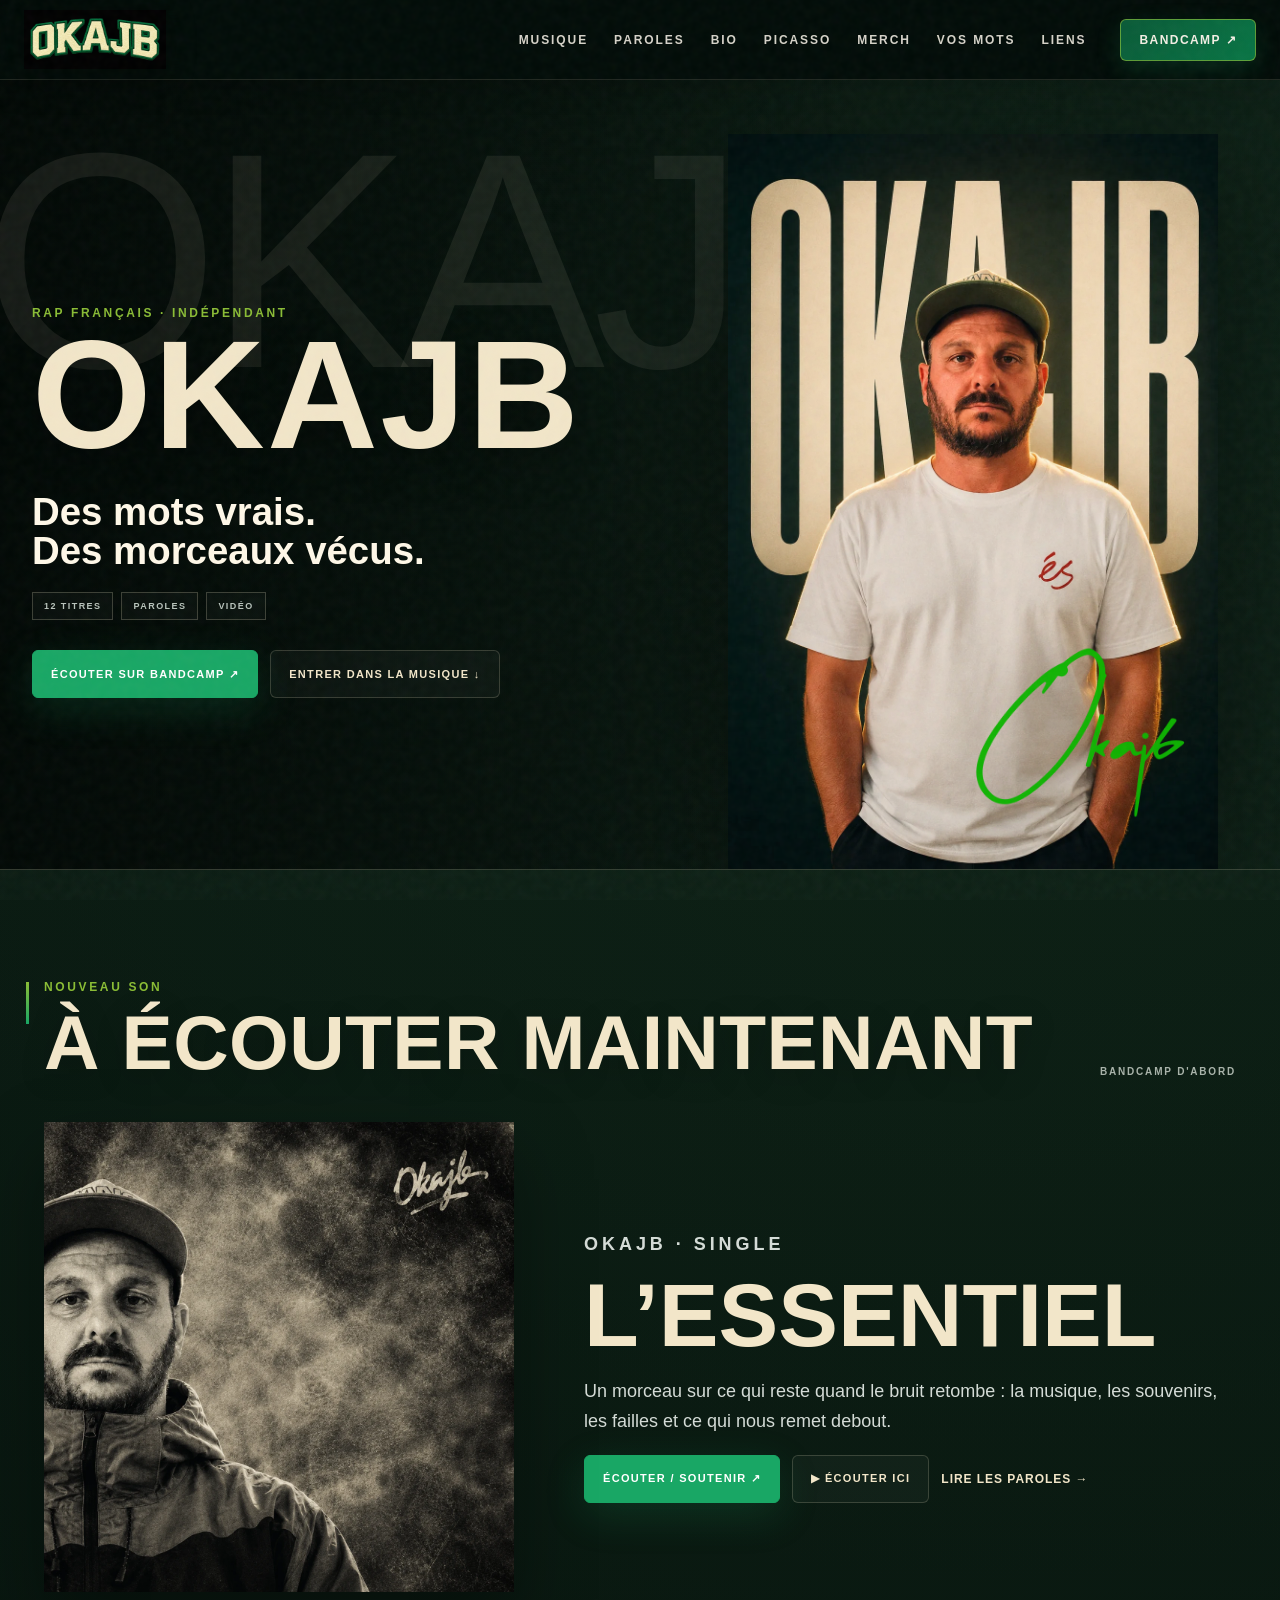
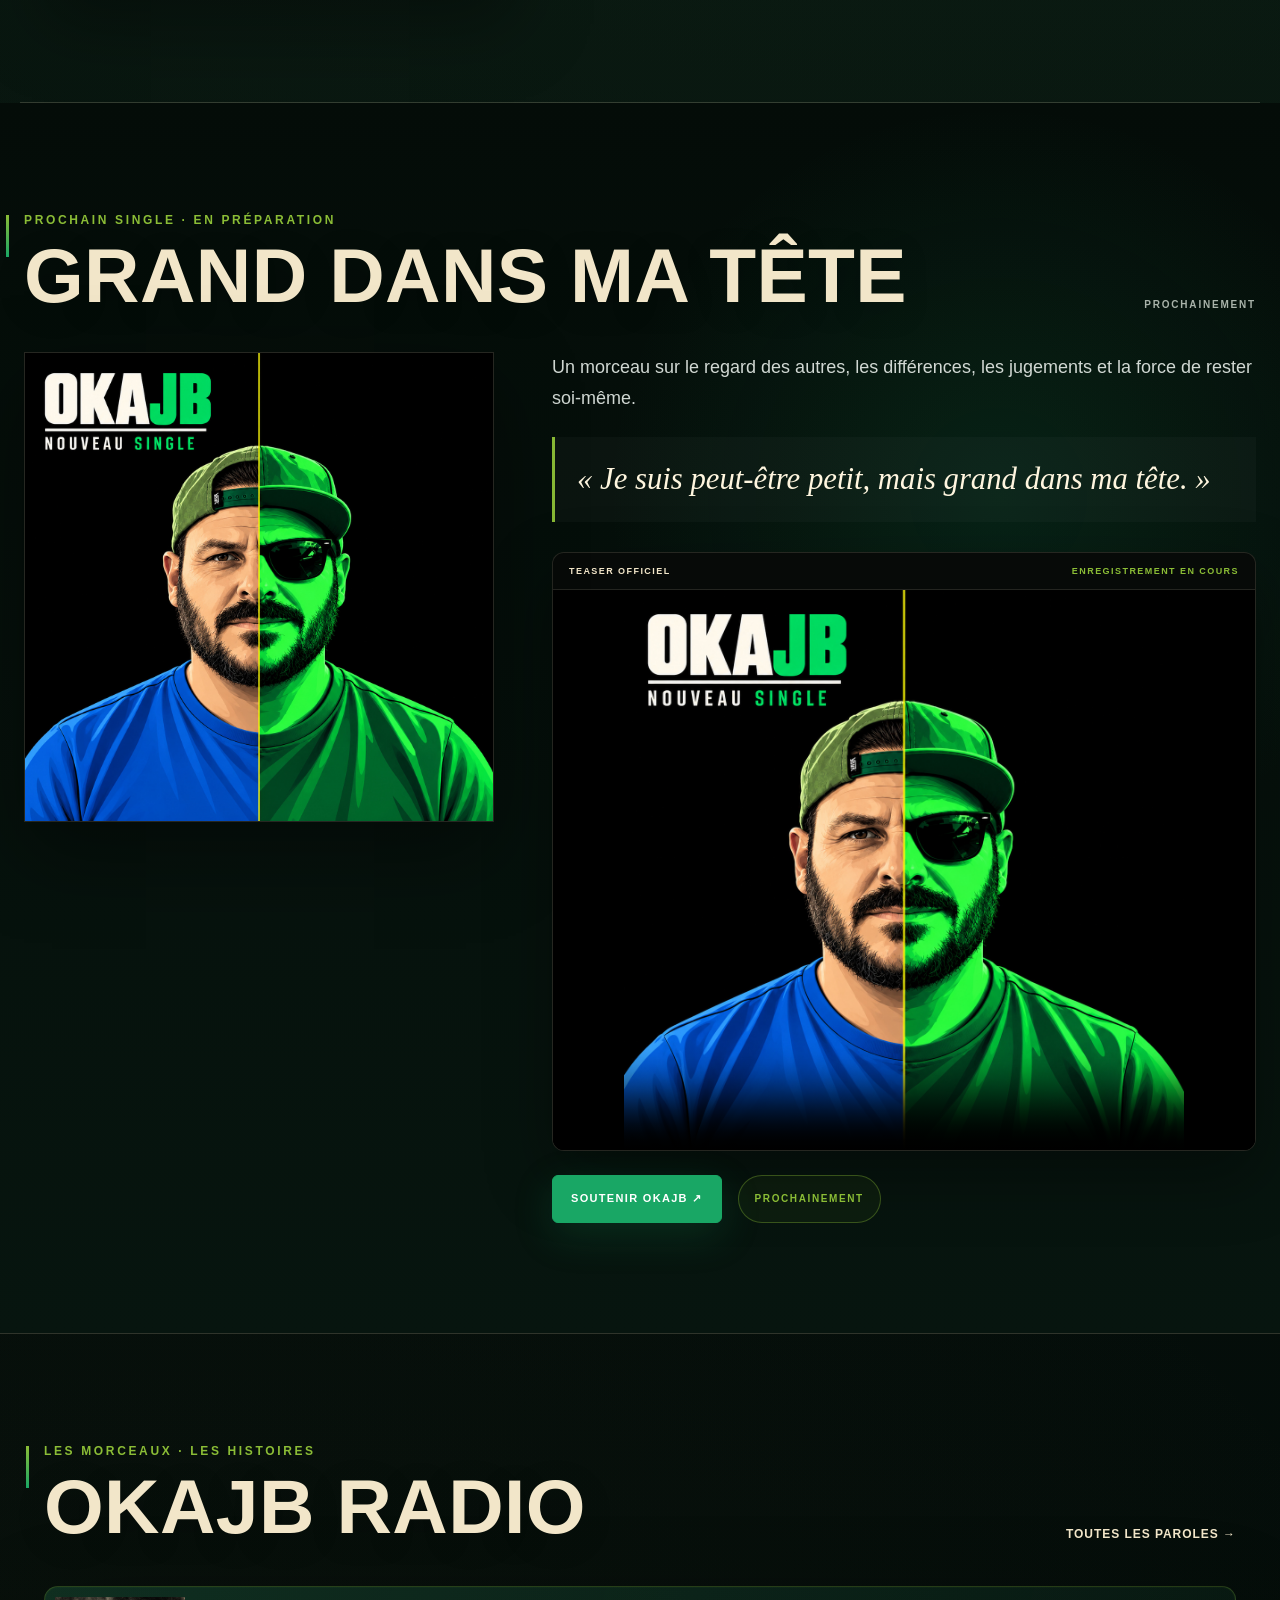
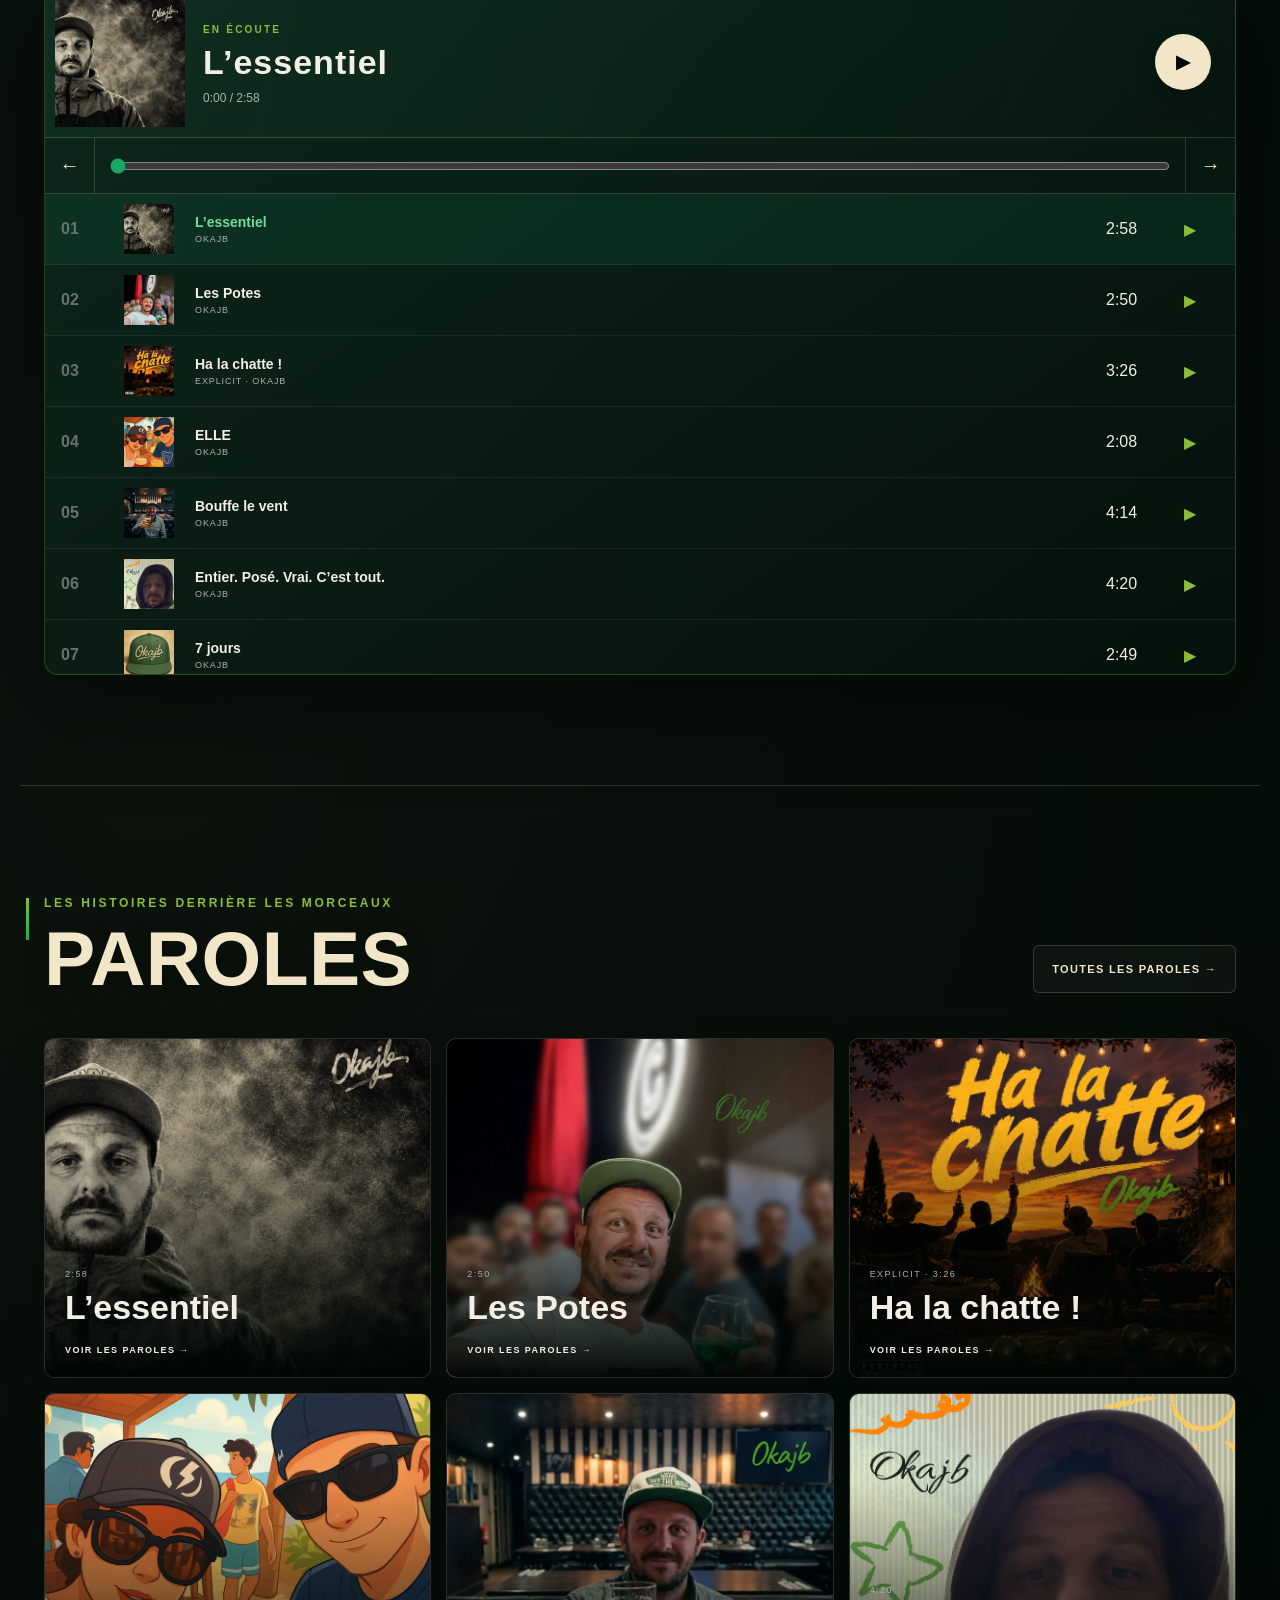
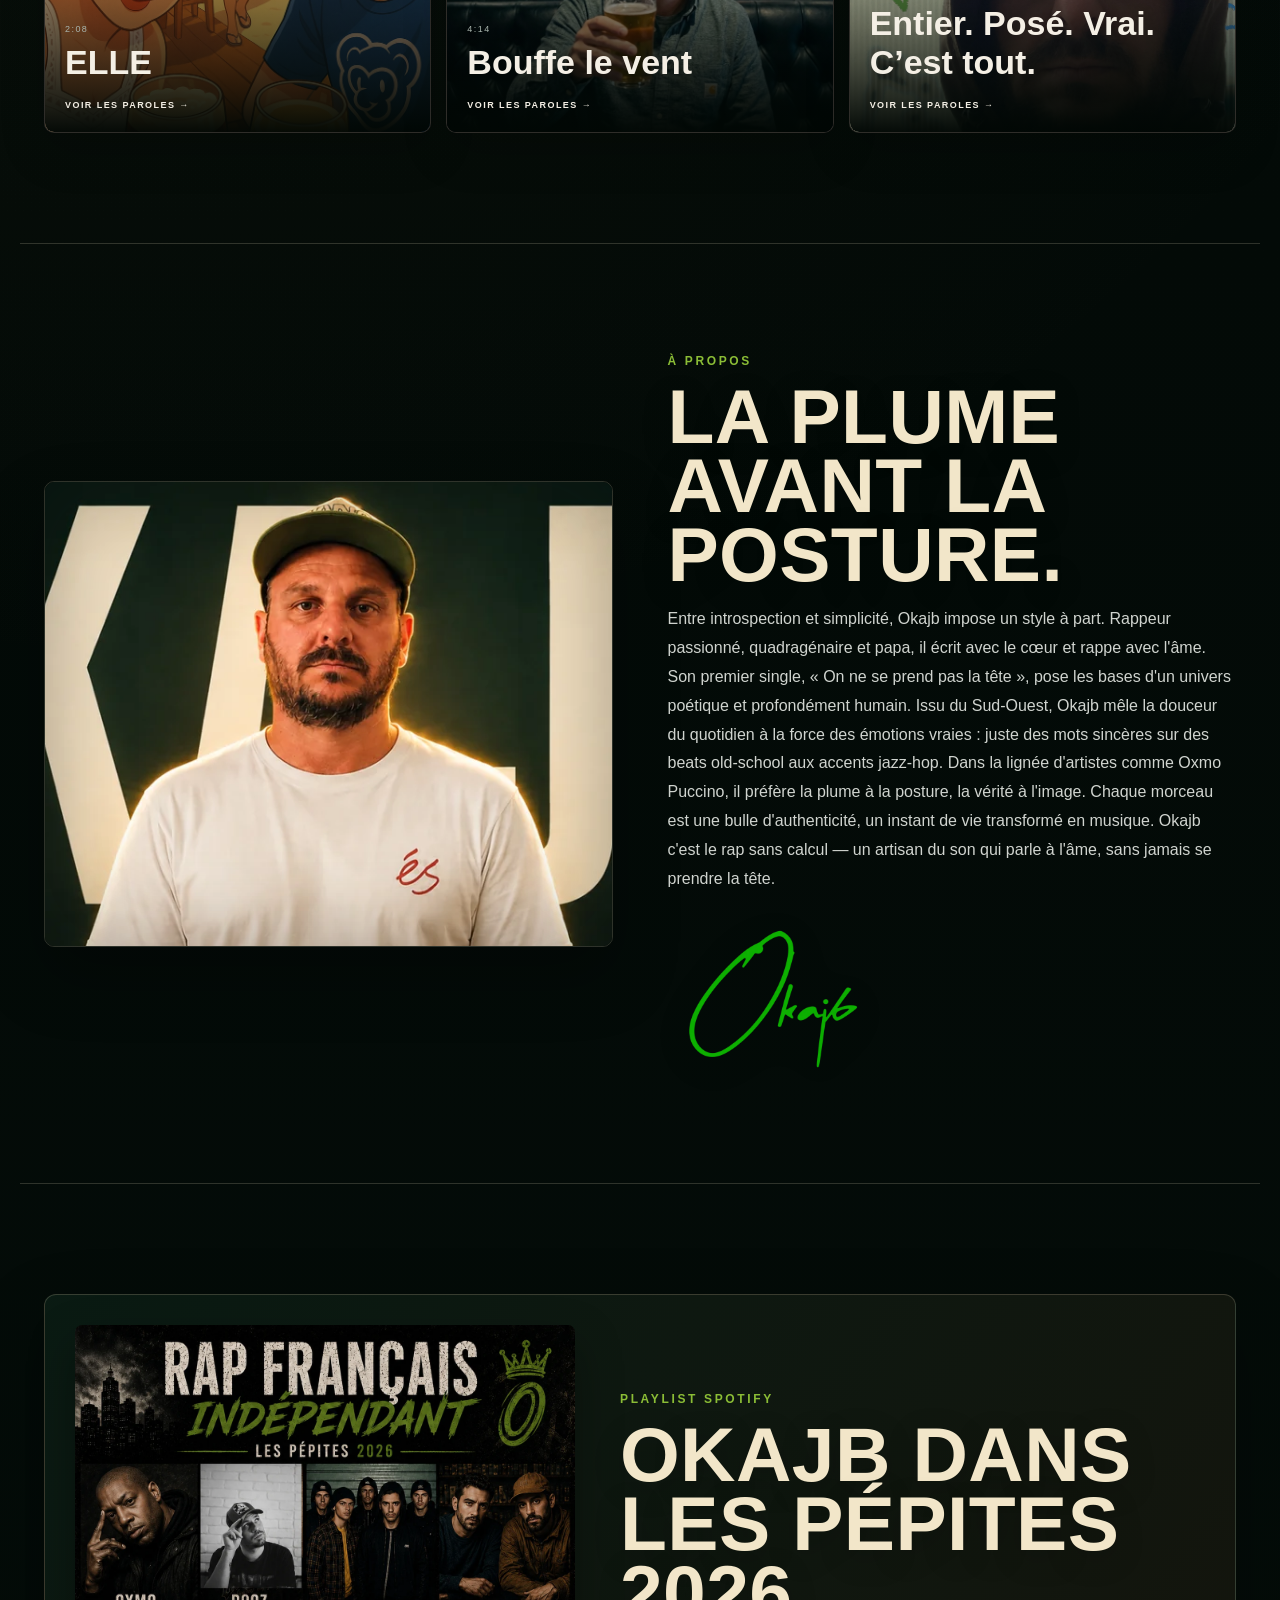
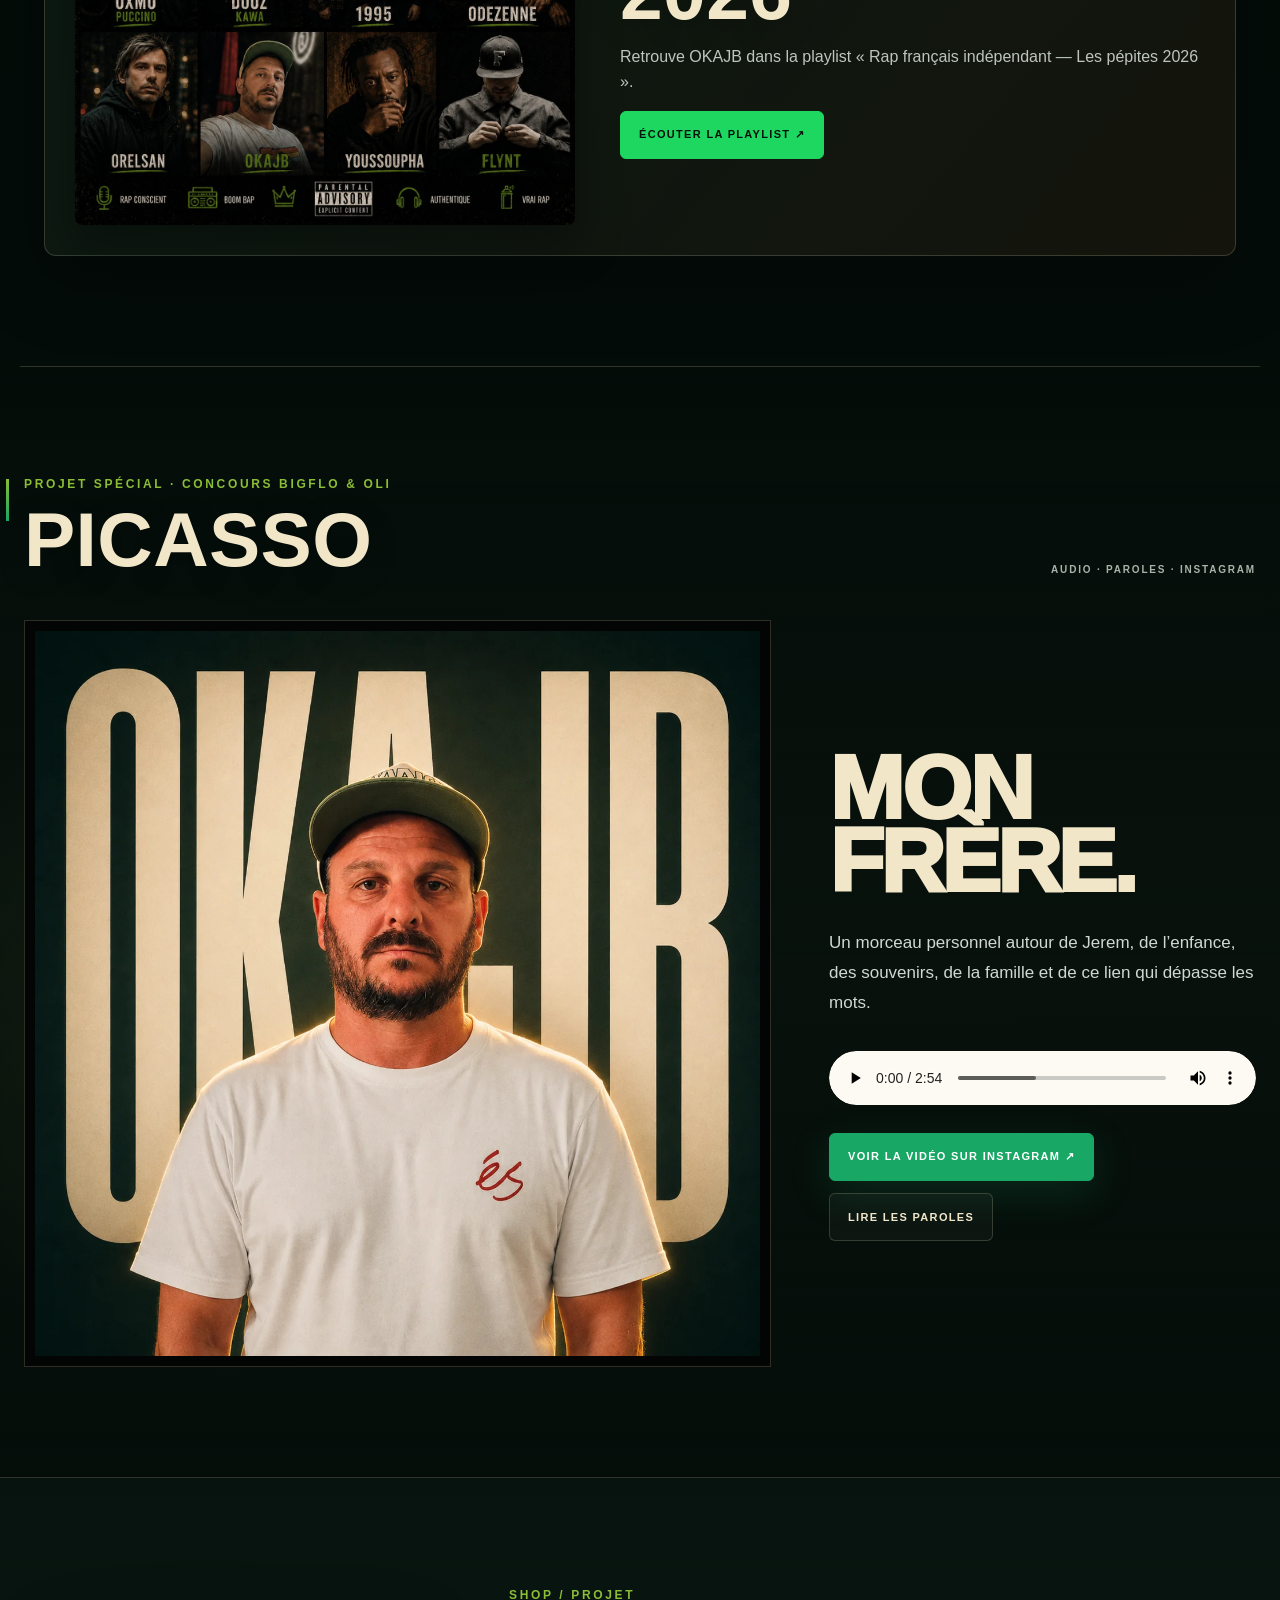
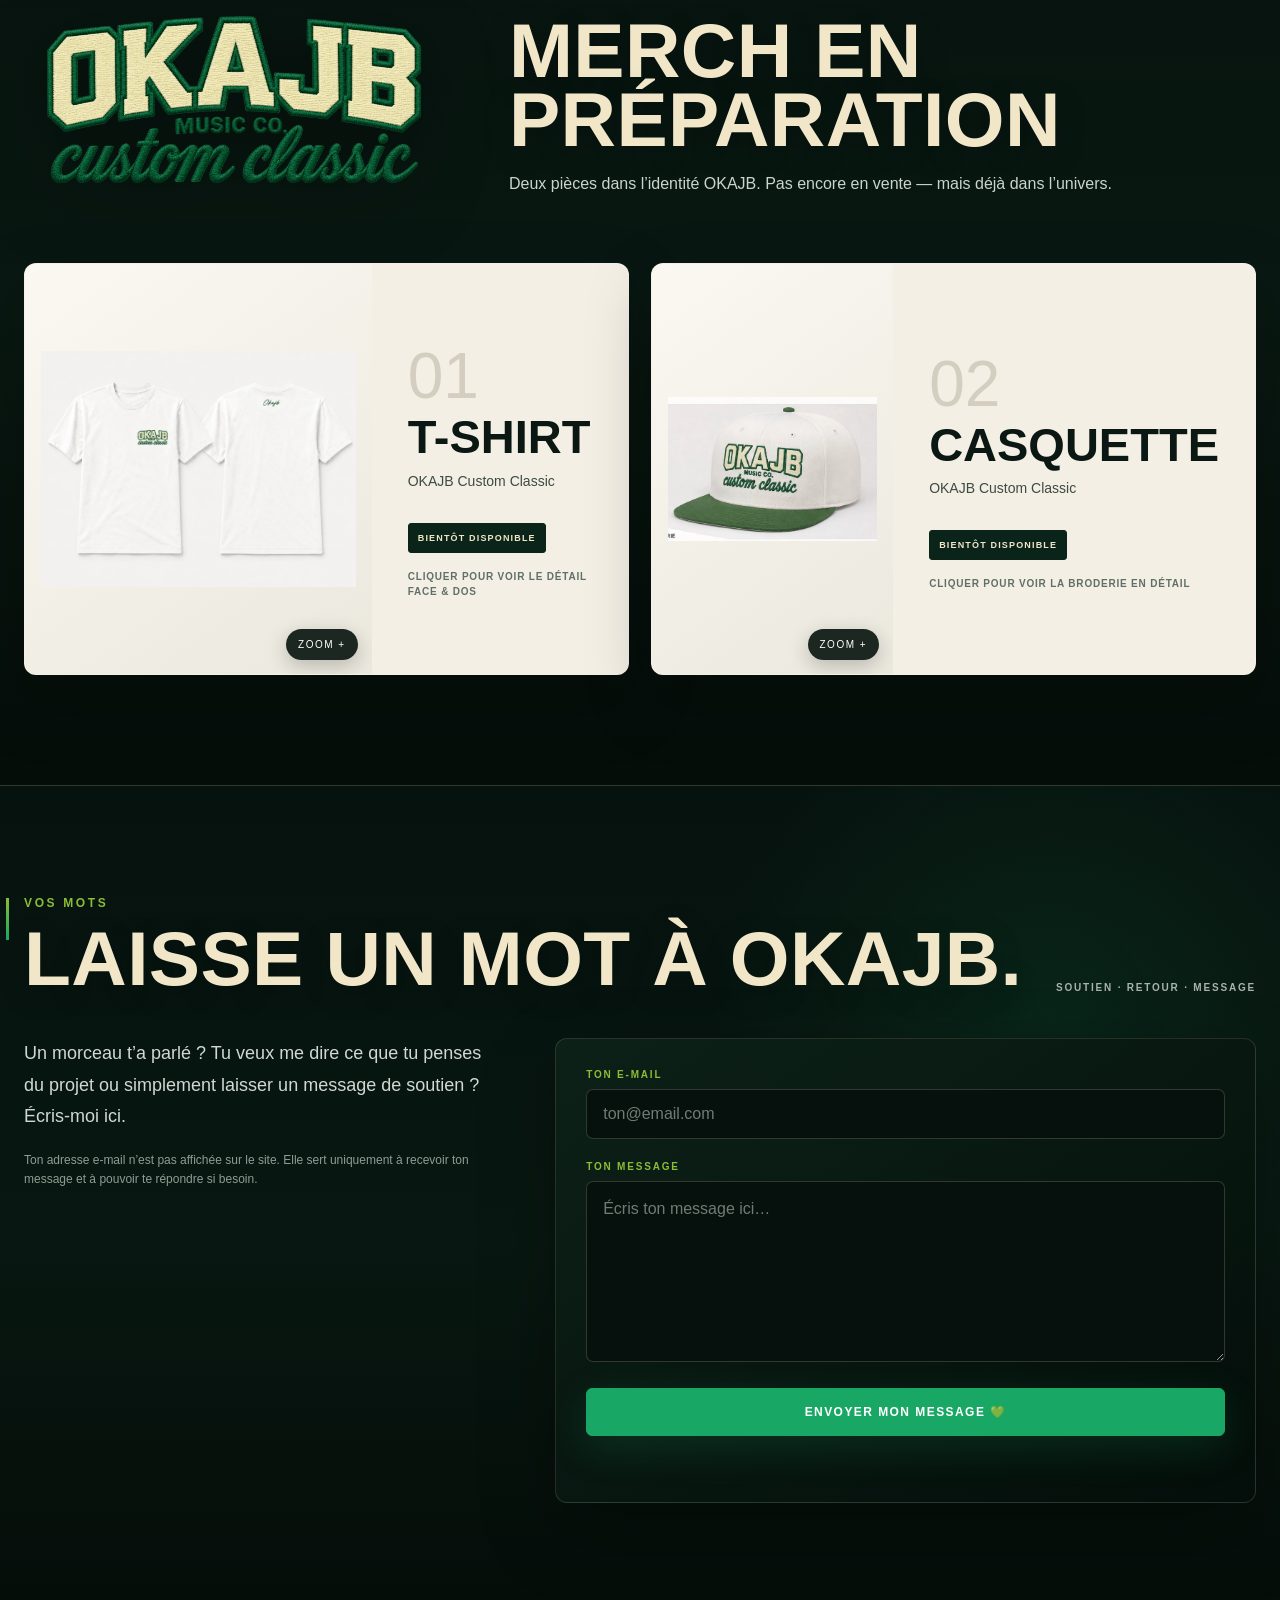
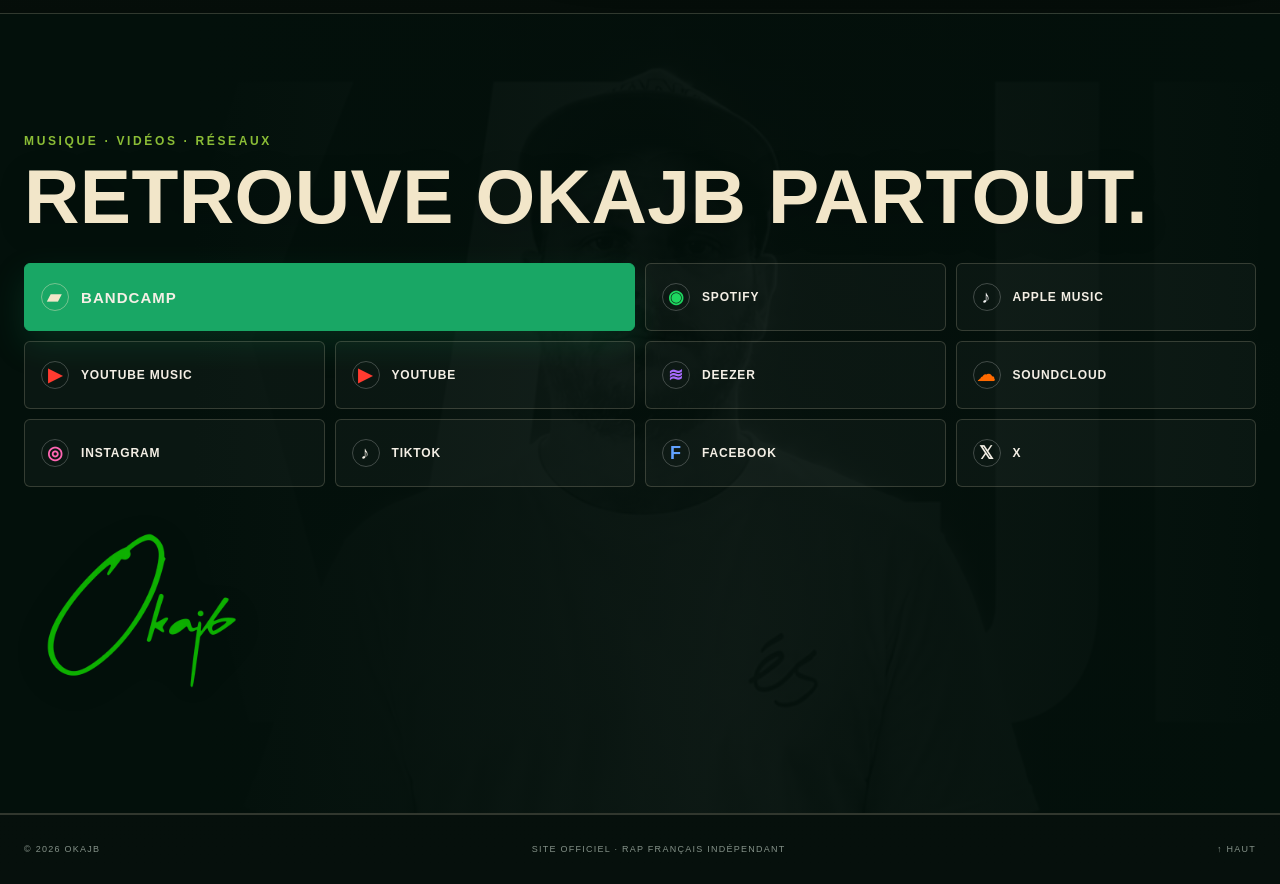
==== commit 745f9123: "Update Grand dans ma tête Bandcamp button label" ====
--- a/index.html
+++ b/index.html
@@ -96,7 +96,7 @@
           </div>
 
           <div class="upcoming-actions">
-            <a class="btn btn-primary" href="https://okajb.bandcamp.com/" target="_blank" rel="noopener">BANDCAMP D’ABORD ↗</a>
+            <a class="btn btn-primary" href="https://okajb.bandcamp.com/" target="_blank" rel="noopener">SOUTENIR OKAJB ↗</a>
             <span class="coming-badge">PROCHAINEMENT</span>
           </div>
         </div>
--- a/styles.css
+++ b/styles.css
@@ -91,3 +91,27 @@
 @media(max-width:600px){.support-form{padding:20px}.support-copy p{font-size:16px}}
 
 
+
+
+/* ===== GRAND DANS MA TÊTE ===== */
+.upcoming-single-section{max-width:none;padding-left:max(24px,calc((100vw - var(--max))/2));padding-right:max(24px,calc((100vw - var(--max))/2));background:radial-gradient(circle at 78% 32%,rgba(25,167,101,.13),transparent 30%),linear-gradient(180deg,#040c08 0%,#07150f 100%)}
+.upcoming-single-head{display:flex;justify-content:space-between;align-items:end;gap:24px;margin-bottom:42px}
+.upcoming-single-head>div{position:relative}
+.upcoming-single-head>div:before{content:"";position:absolute;left:-18px;top:2px;width:3px;height:42px;background:linear-gradient(var(--green2),var(--green))}
+.upcoming-single-grid{display:grid;grid-template-columns:minmax(320px,470px) 1fr;gap:58px;align-items:start}
+.upcoming-cover{position:relative;border:1px solid rgba(242,230,201,.15);background:#020503;box-shadow:0 30px 80px rgba(0,0,0,.42)}
+.upcoming-cover:after{content:"";position:absolute;inset:18px -18px -18px 18px;border:1px solid rgba(139,189,54,.28);z-index:-1}
+.upcoming-cover img{display:block;width:100%;aspect-ratio:1/1;object-fit:cover}
+.upcoming-copy{min-width:0}
+.upcoming-intro{max-width:720px;margin:0 0 24px;color:#d1d8d3;font-size:18px;line-height:1.7}
+.upcoming-copy blockquote{margin:0 0 30px;padding:20px 22px;border-left:3px solid var(--green2);background:rgba(255,255,255,.025);color:#fff6df;font-family:Georgia,'Times New Roman',serif;font-size:clamp(21px,2.4vw,32px);line-height:1.45;font-style:italic}
+.teaser-wrap{overflow:hidden;border:1px solid rgba(242,230,201,.15);border-radius:12px;background:#020503;box-shadow:0 25px 65px rgba(0,0,0,.36)}
+.teaser-label{display:flex;justify-content:space-between;gap:16px;align-items:center;padding:13px 16px;border-bottom:1px solid rgba(242,230,201,.12);background:rgba(255,255,255,.02)}
+.teaser-label span,.teaser-label strong{font-size:9px;font-weight:900;letter-spacing:.16em}
+.teaser-label span{color:var(--cream)}
+.teaser-label strong{color:var(--green2)}
+.teaser-wrap video{display:block;width:100%;max-height:560px;background:#000}
+.upcoming-actions{display:flex;align-items:center;gap:16px;flex-wrap:wrap;margin-top:24px}
+.coming-badge{display:inline-flex;align-items:center;min-height:48px;padding:0 16px;border:1px solid rgba(139,189,54,.35);border-radius:999px;color:var(--green2);font-size:10px;font-weight:900;letter-spacing:.16em;background:rgba(139,189,54,.05)}
+@media(max-width:960px){.upcoming-single-head{align-items:flex-start;flex-direction:column}.upcoming-single-grid{grid-template-columns:1fr}.upcoming-cover{max-width:620px}.upcoming-single-head>div:before{display:none}}
+@media(max-width:600px){.upcoming-single-section{padding-left:18px;padding-right:18px}.upcoming-intro{font-size:16px}.upcoming-copy blockquote{font-size:20px;padding:17px 18px}.teaser-label{align-items:flex-start;flex-direction:column;gap:5px}.coming-badge{width:100%;justify-content:center}.upcoming-actions .btn{width:100%}}
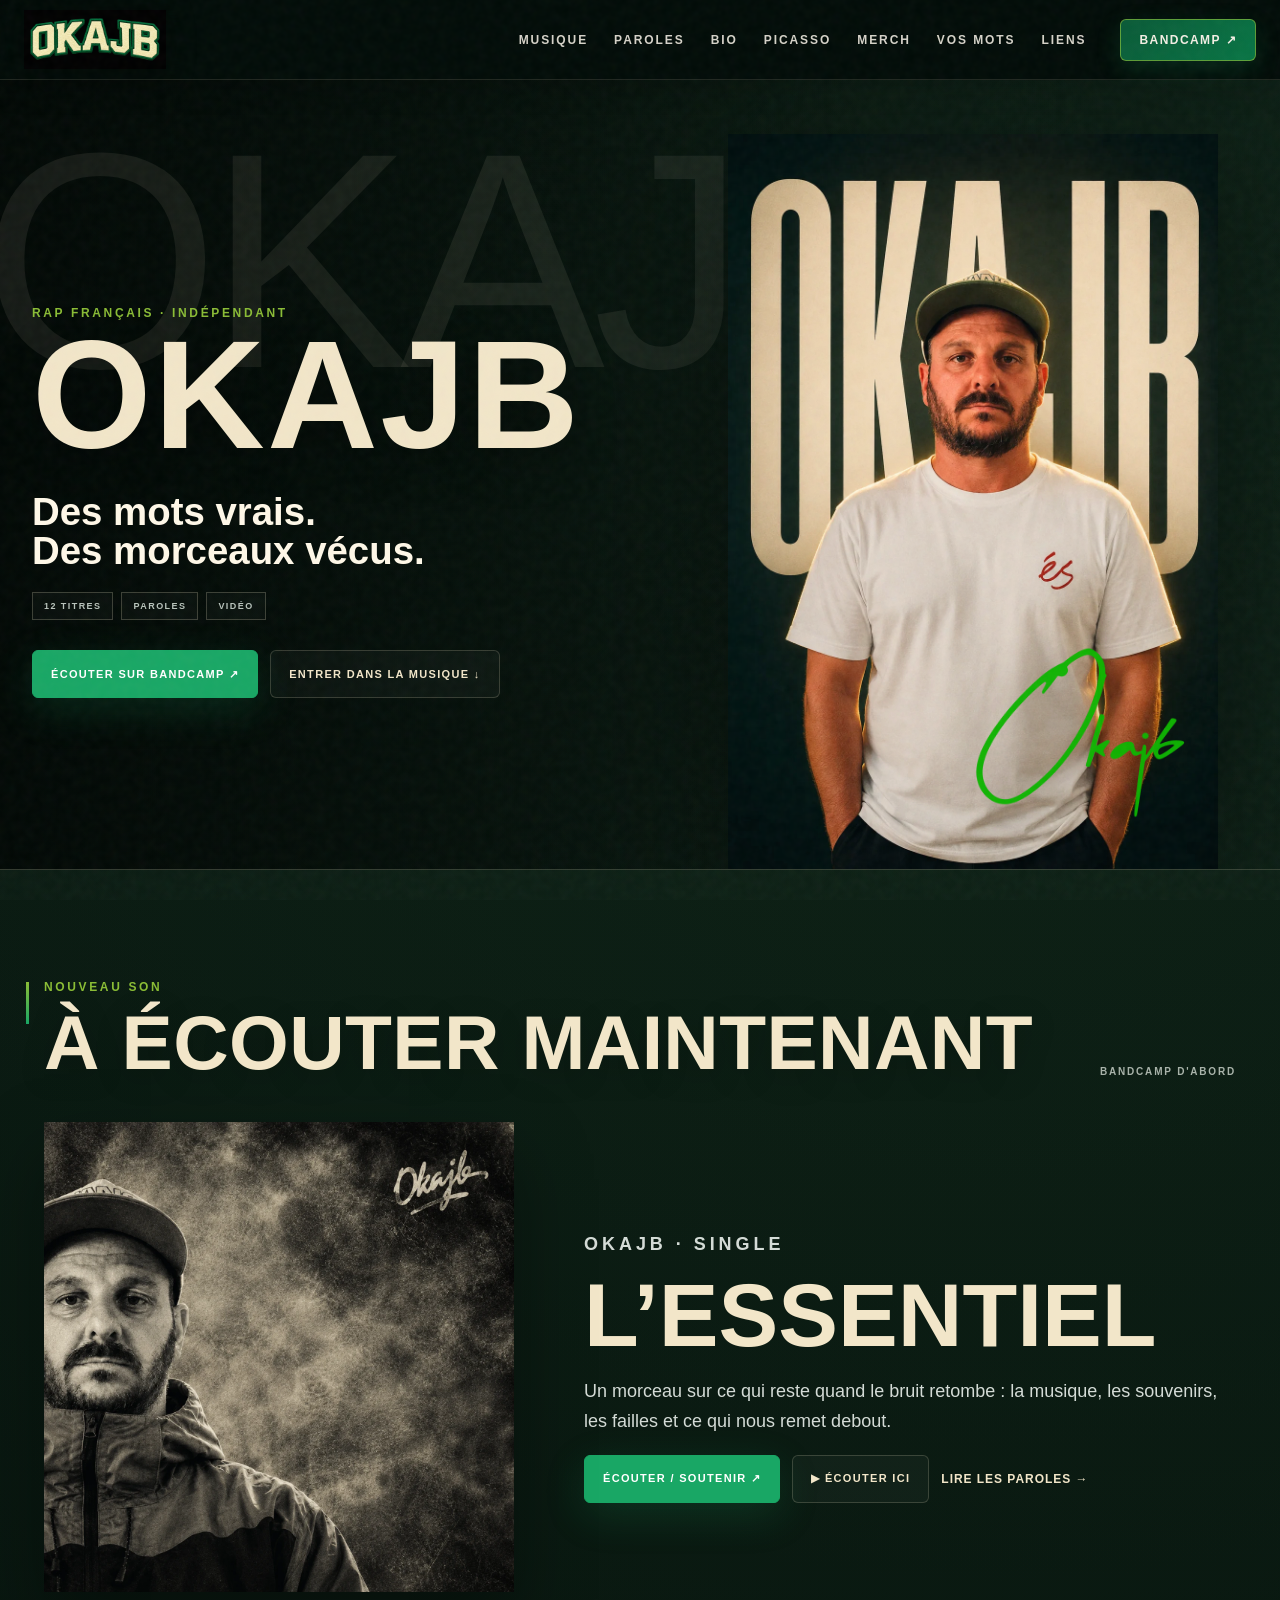
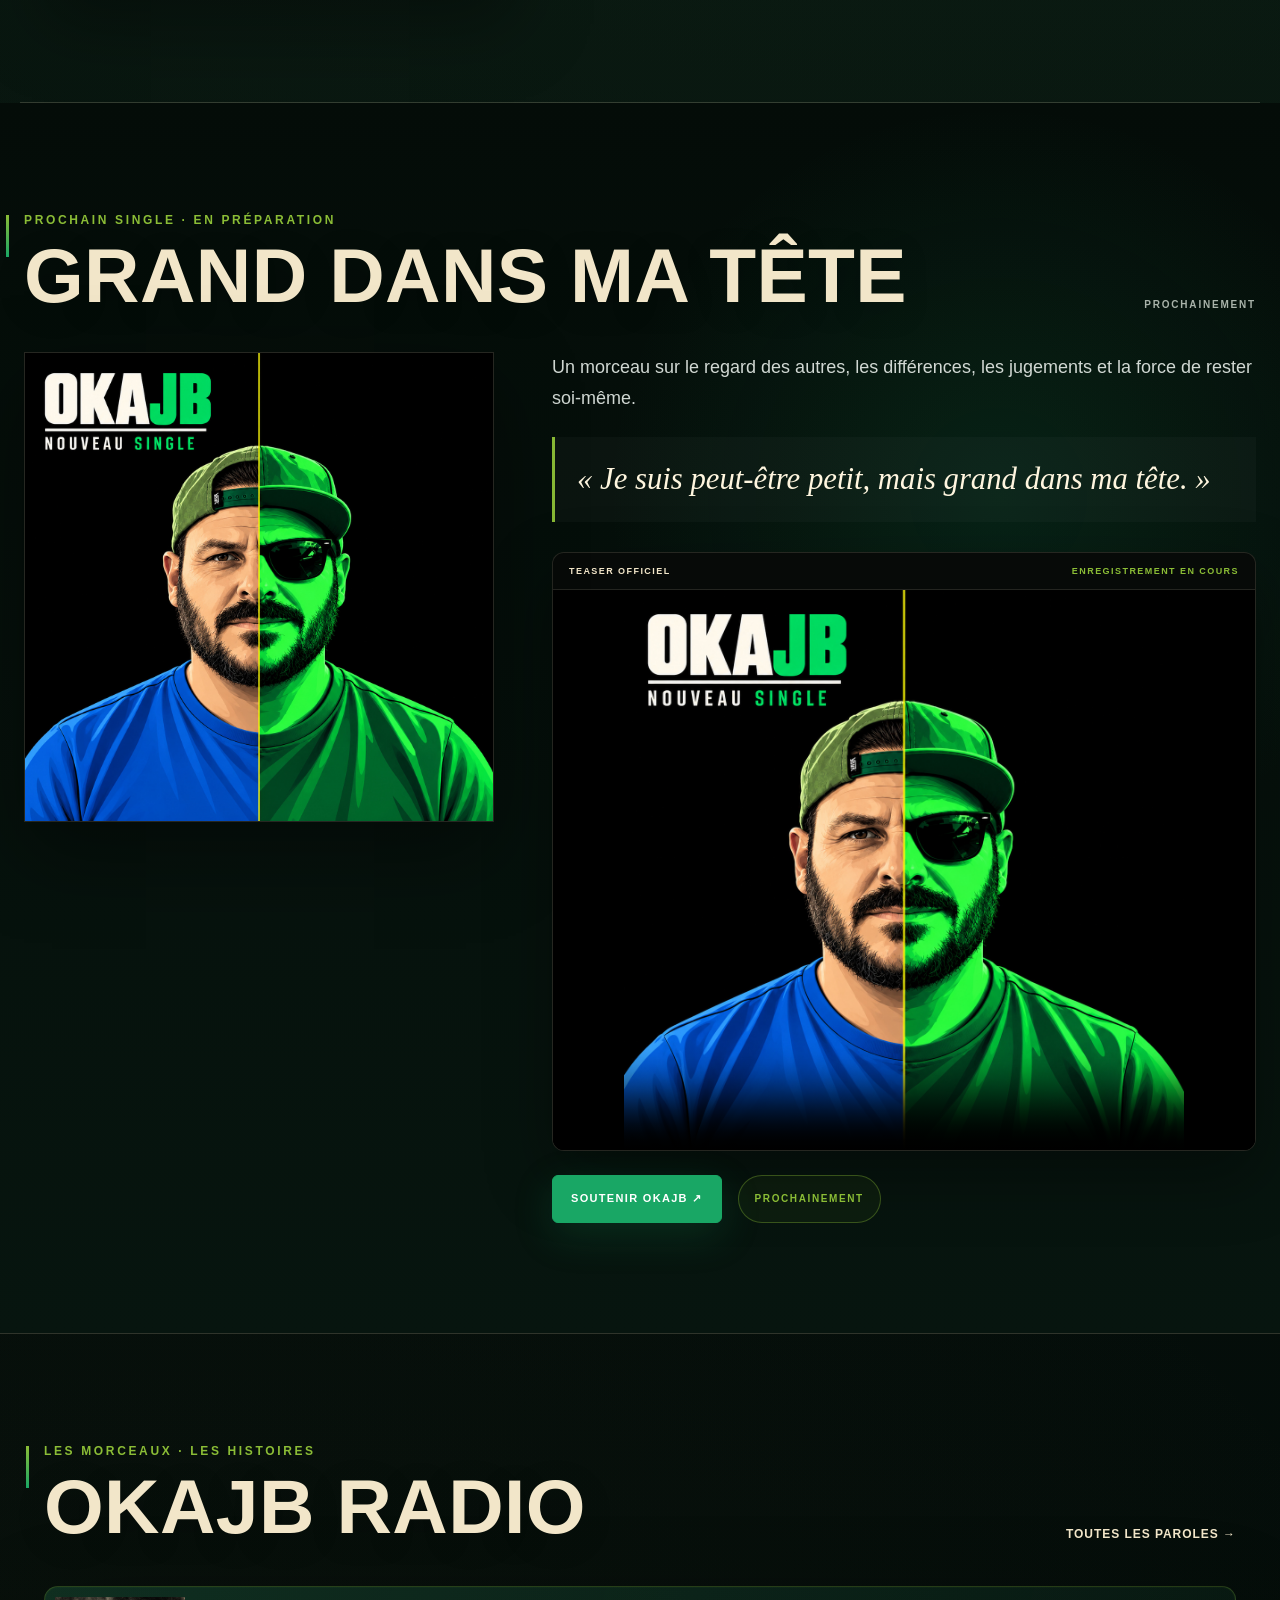
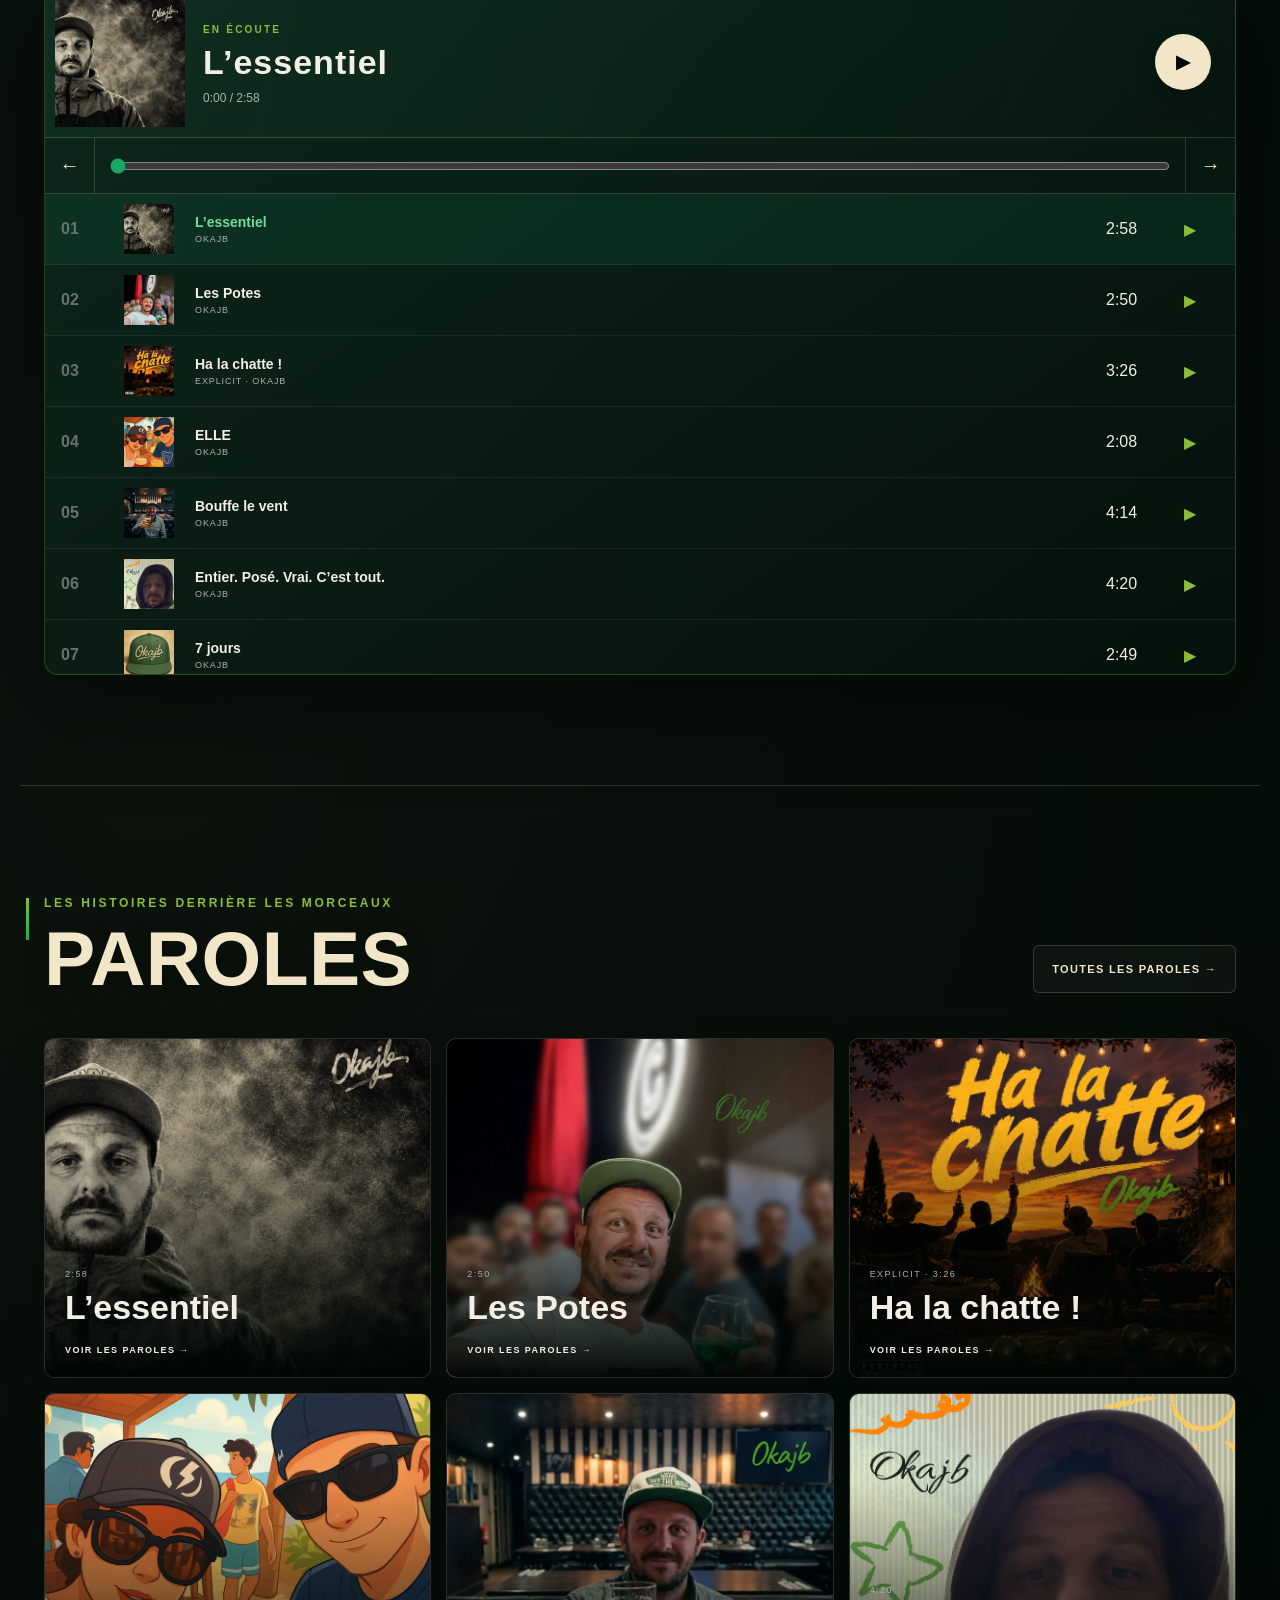
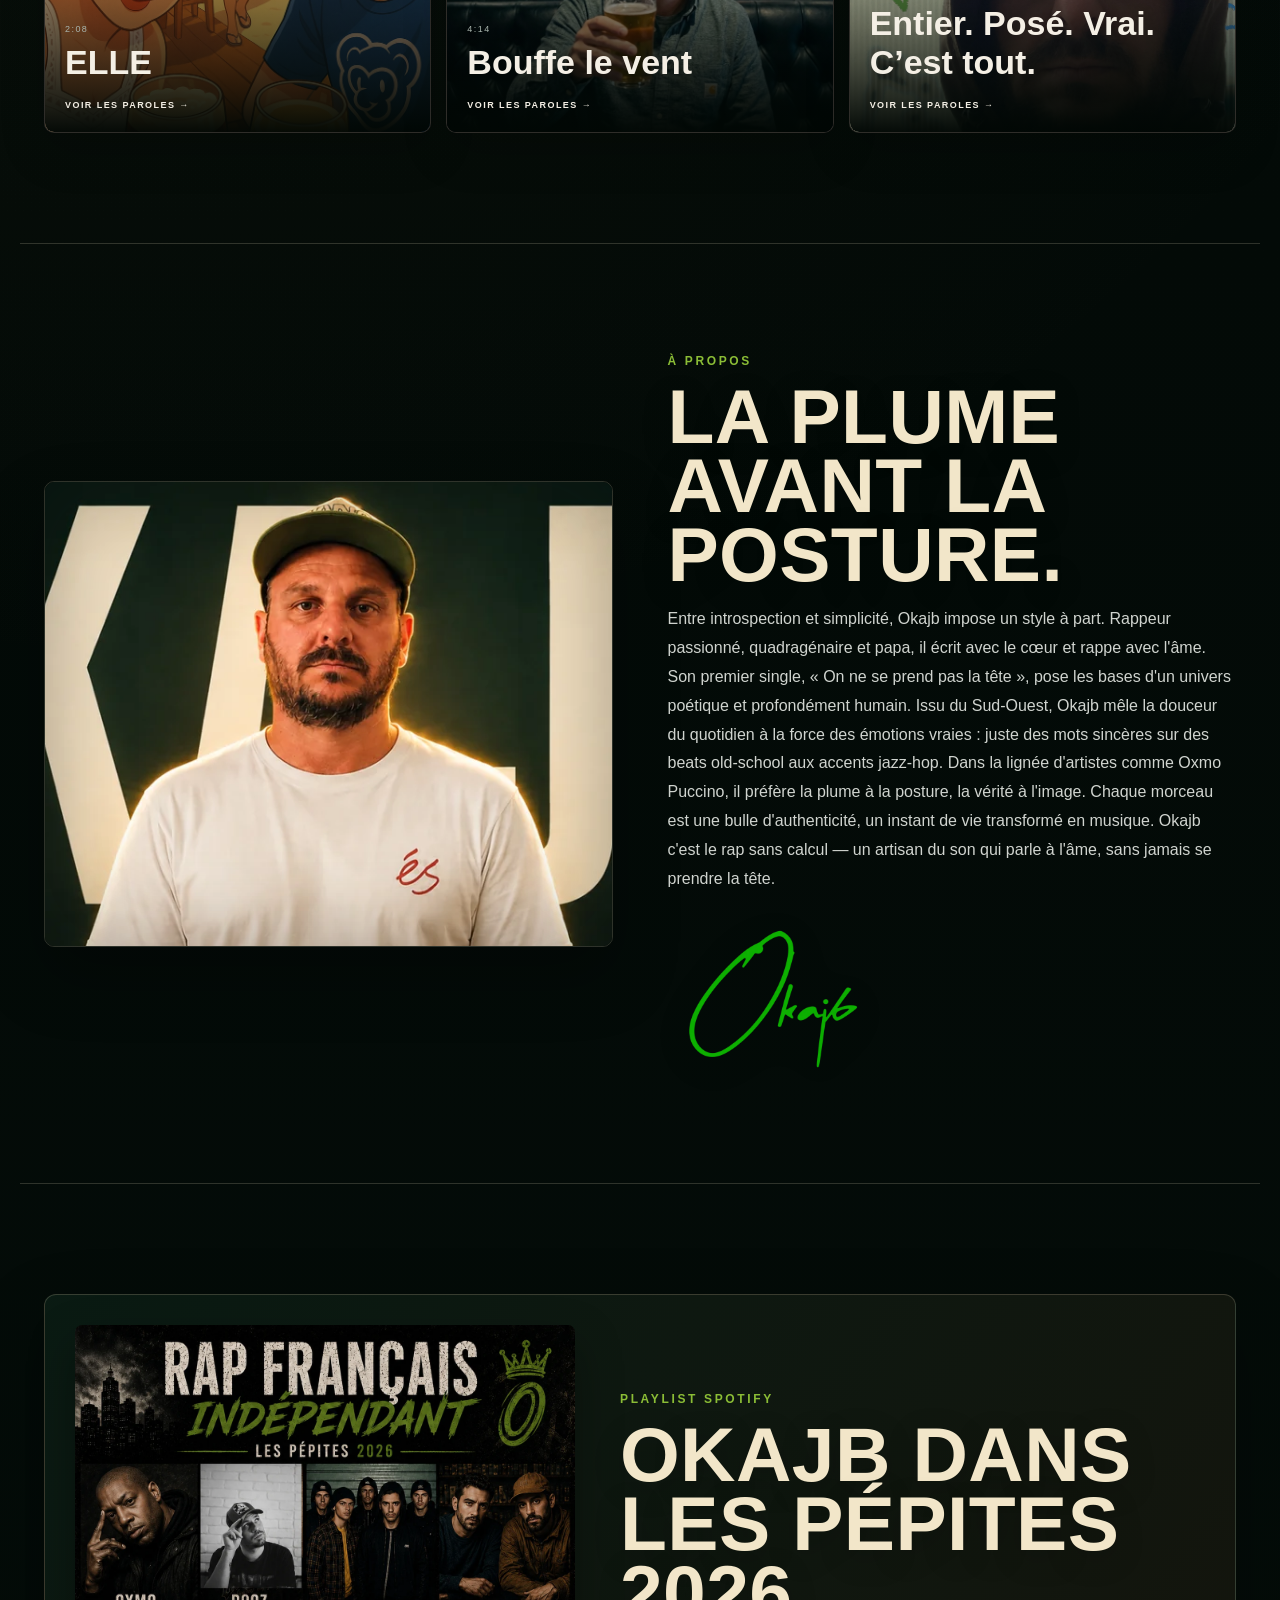
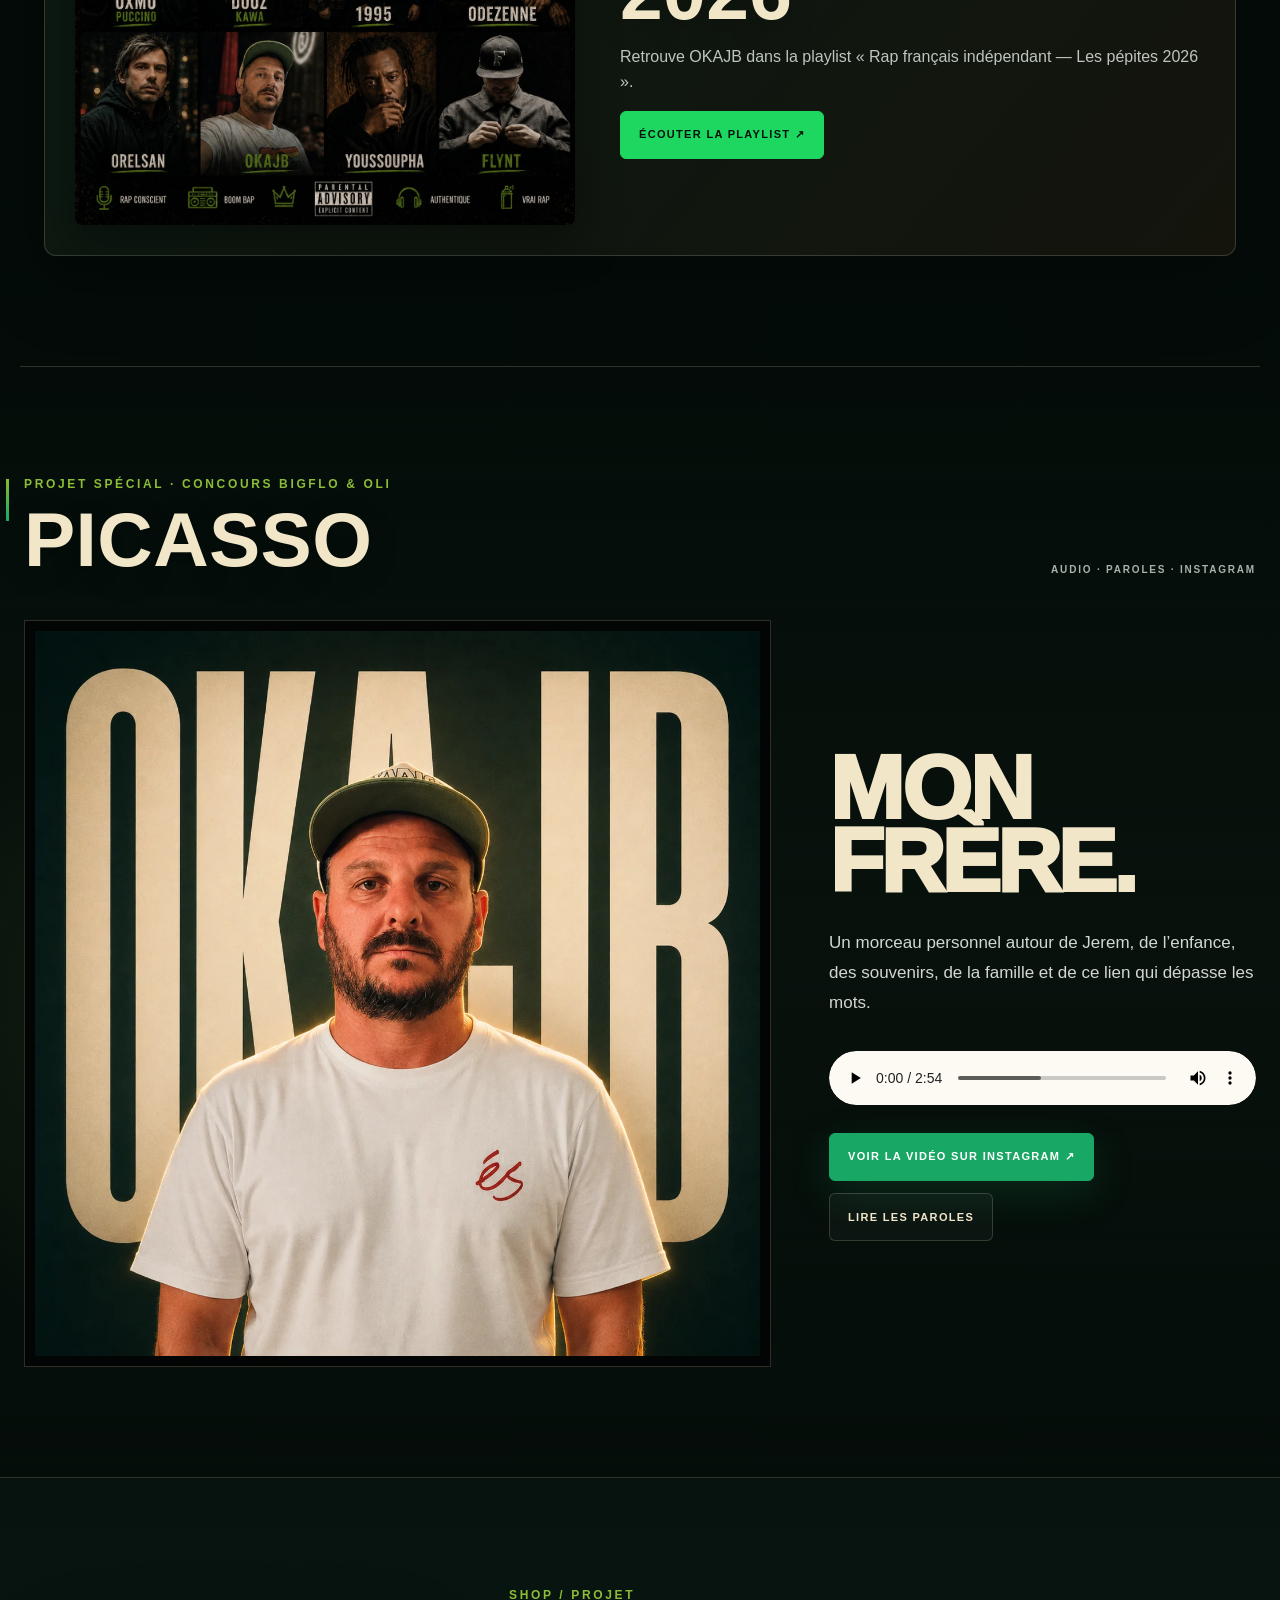
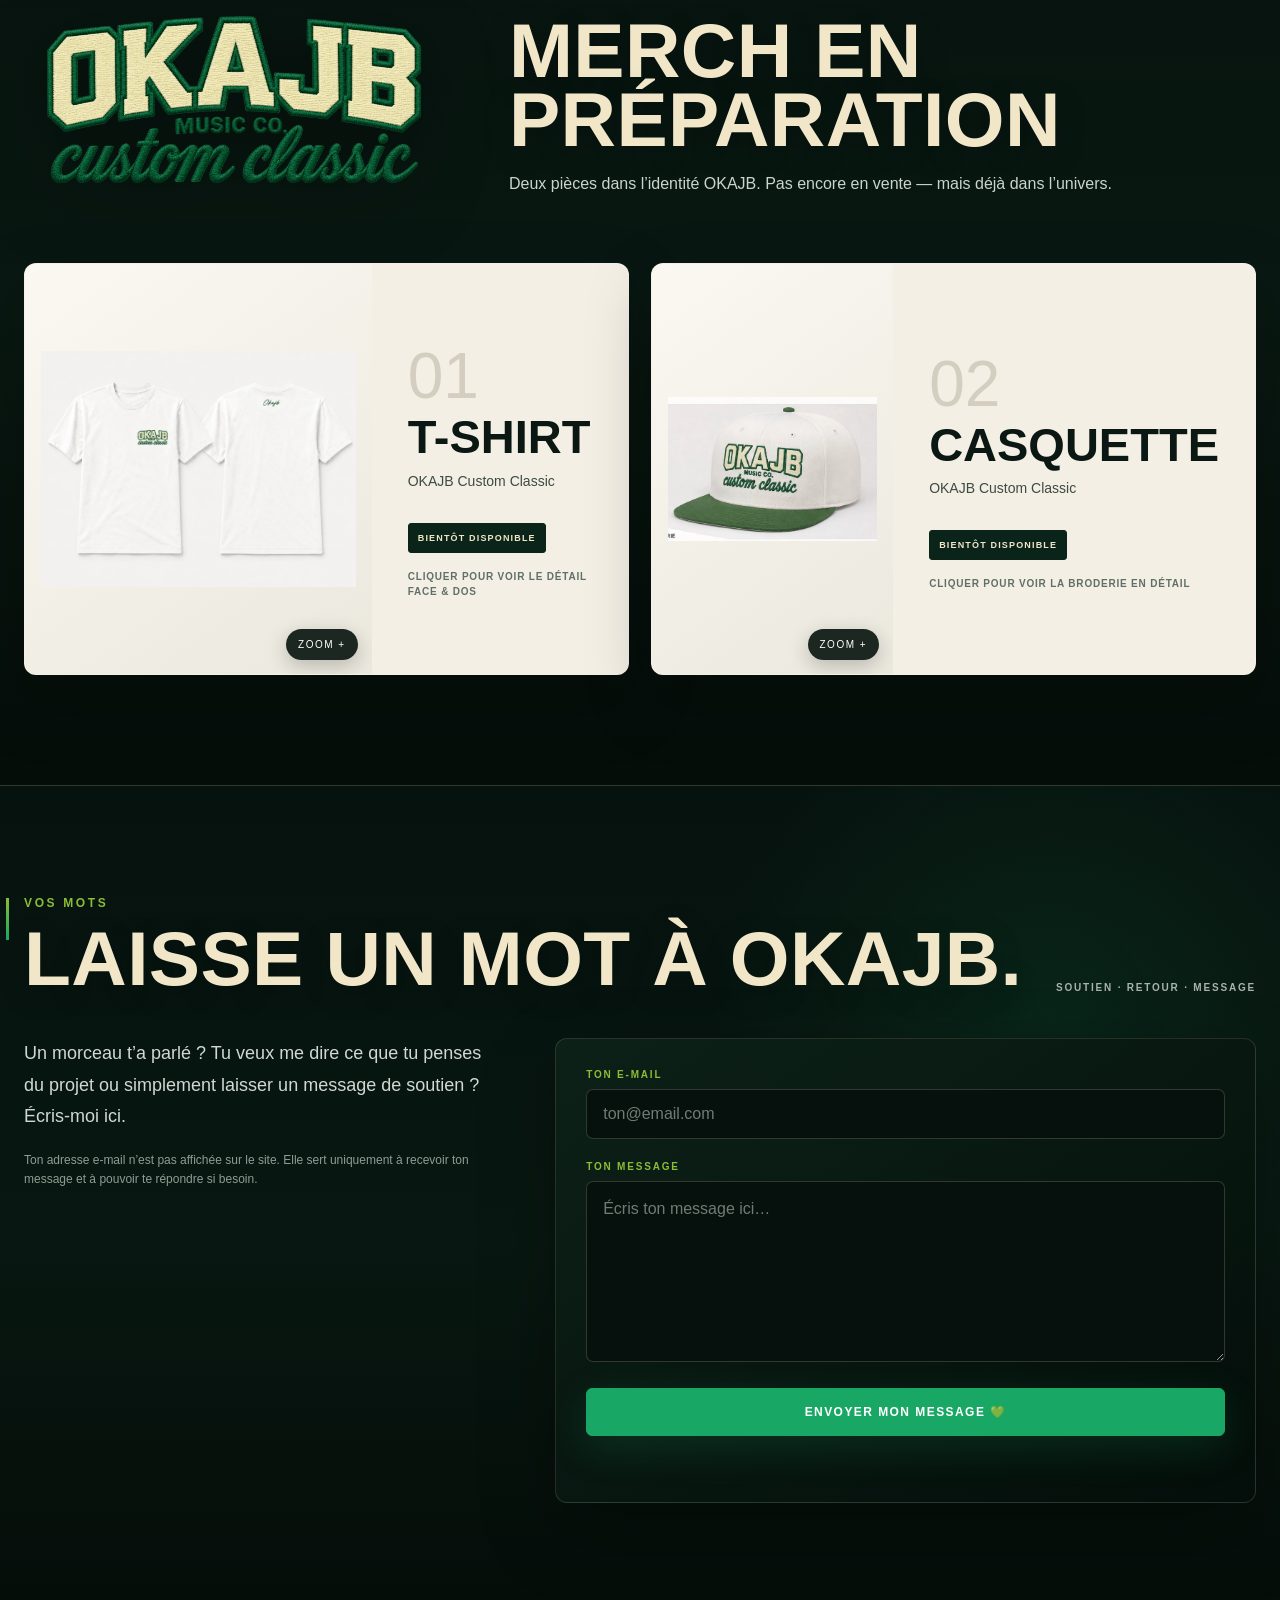
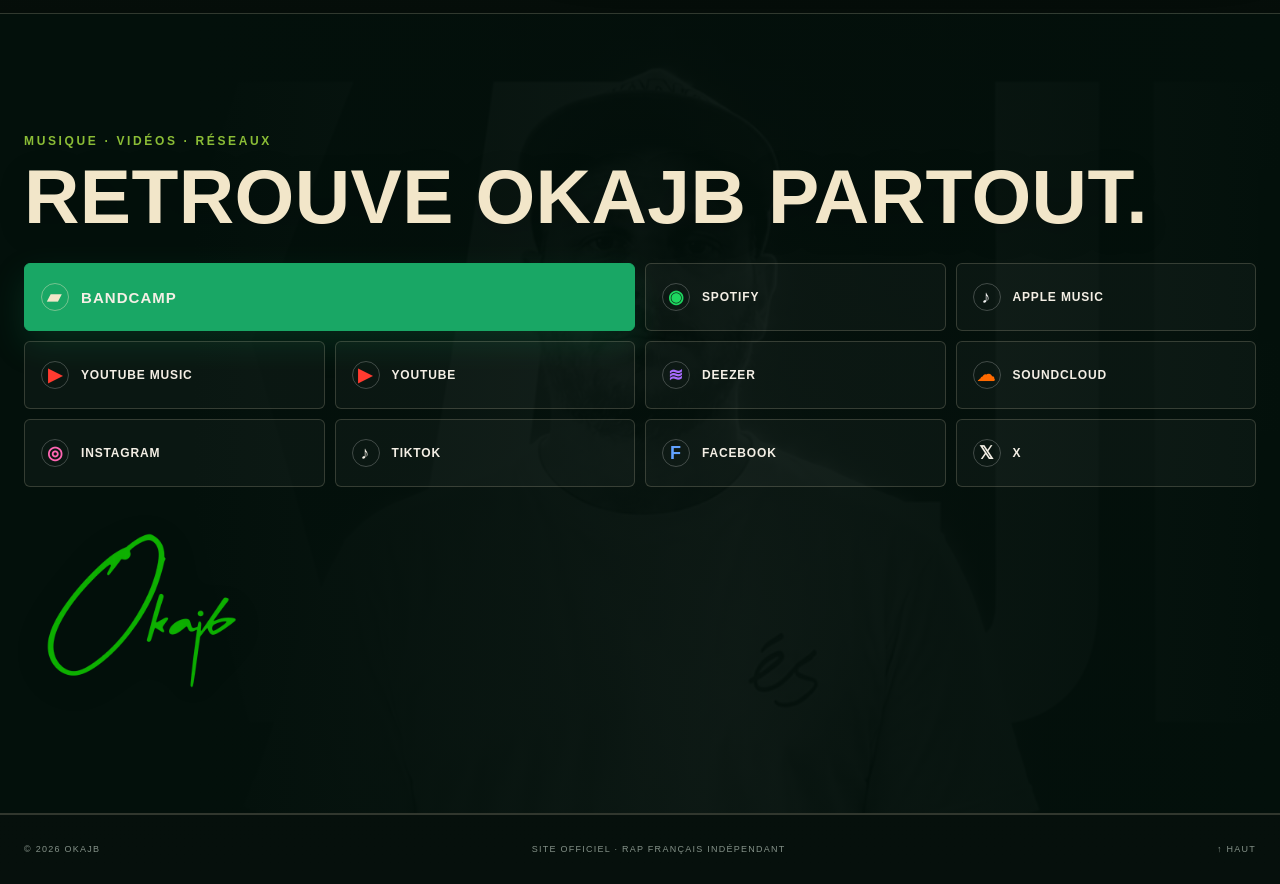
==== commit cba6a9e6: "Force GitHub Pages refresh for OKAJB button update" ====
--- a/index.html
+++ b/index.html
@@ -238,6 +238,6 @@
   </div>
   <script src="data.js"></script>
   <script src="app.js"></script>
-  <!-- deploy-refresh-20260922-2015 -->
+  <!-- deploy-refresh-20260922-2218 -->
 </body>
 </html>
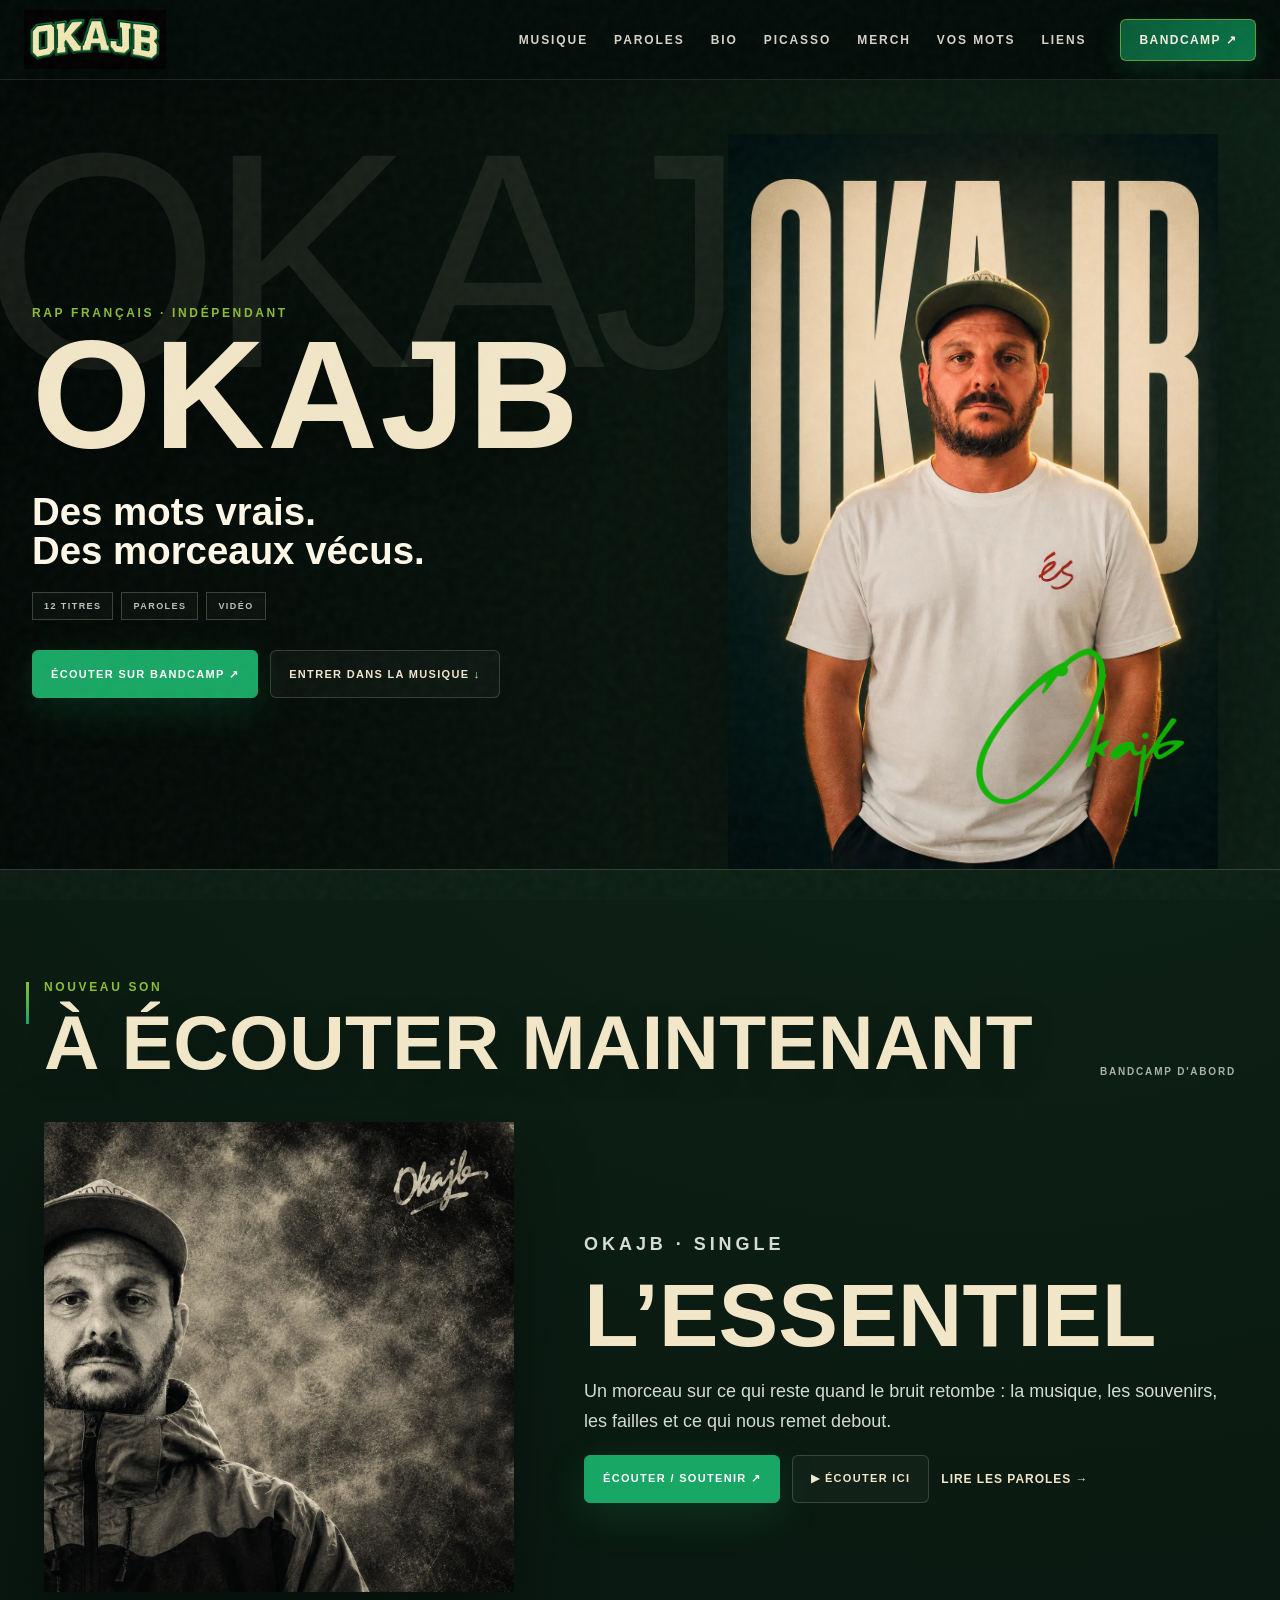
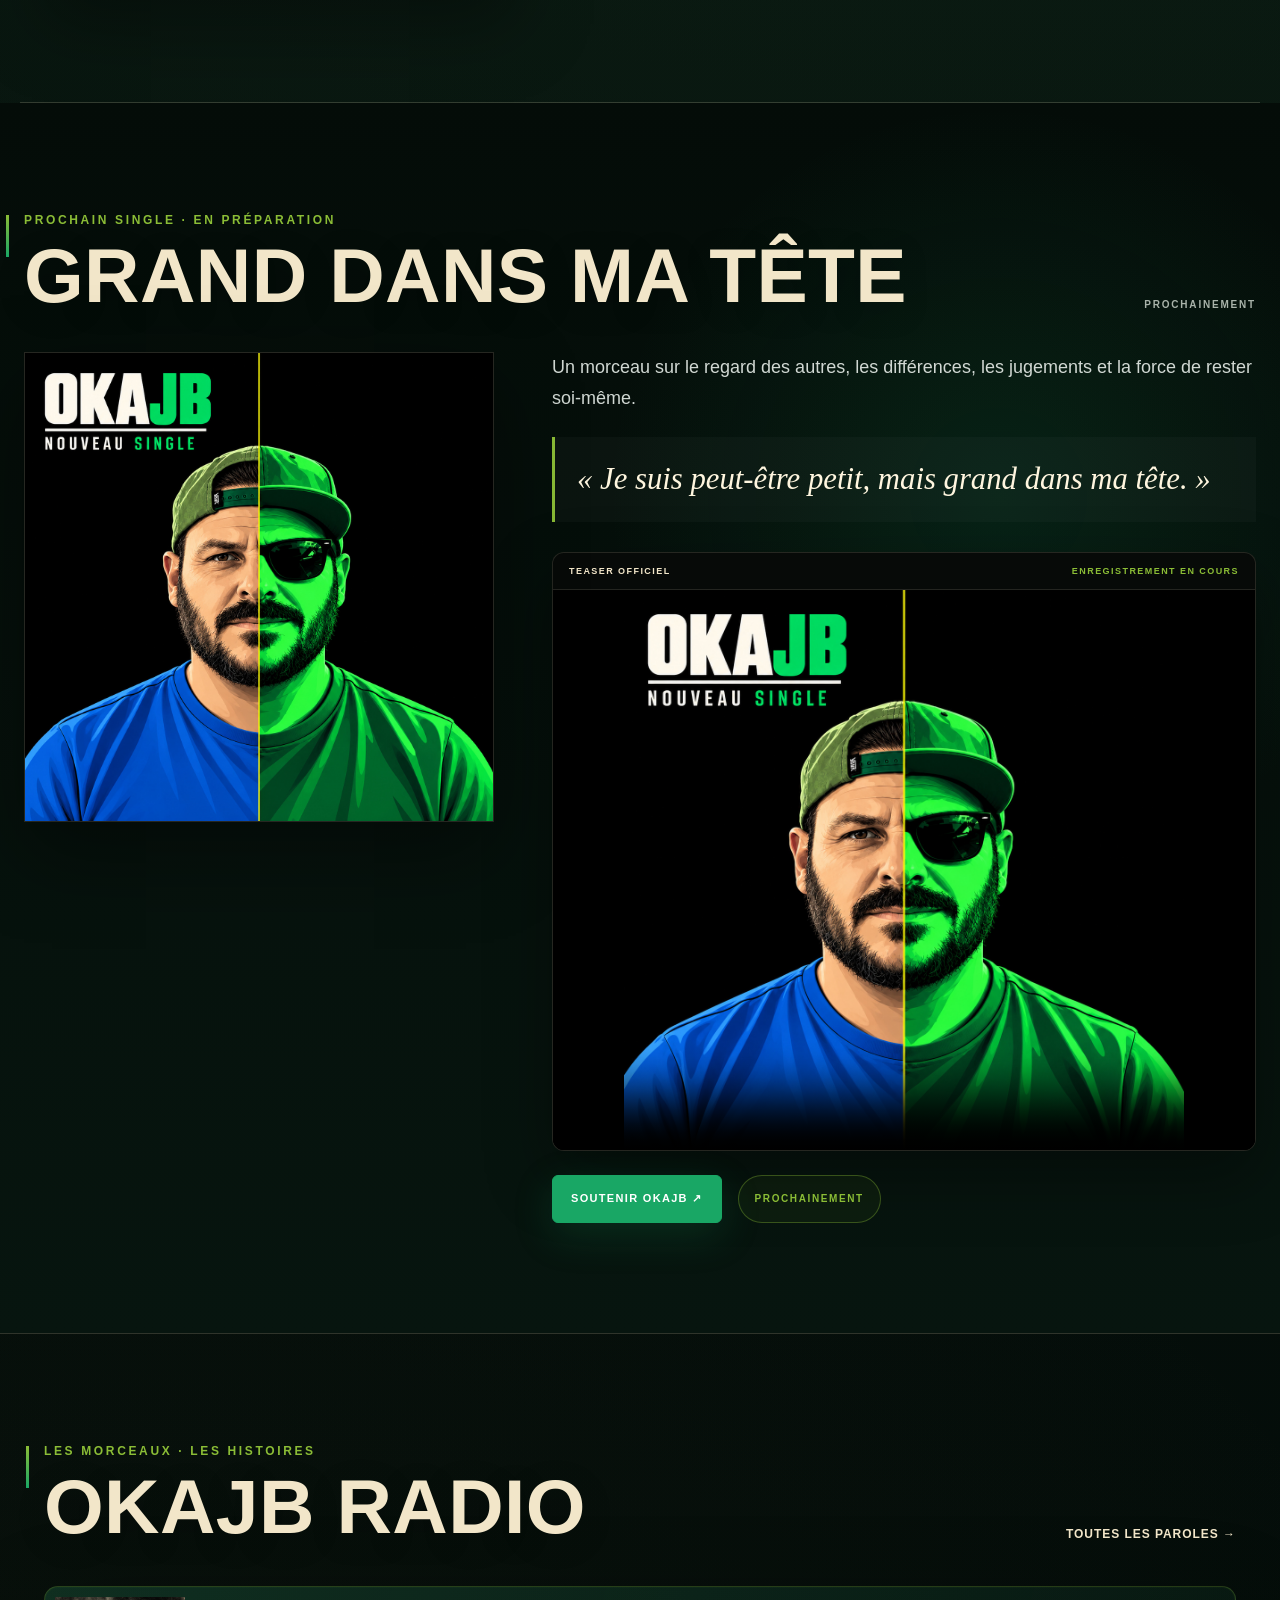
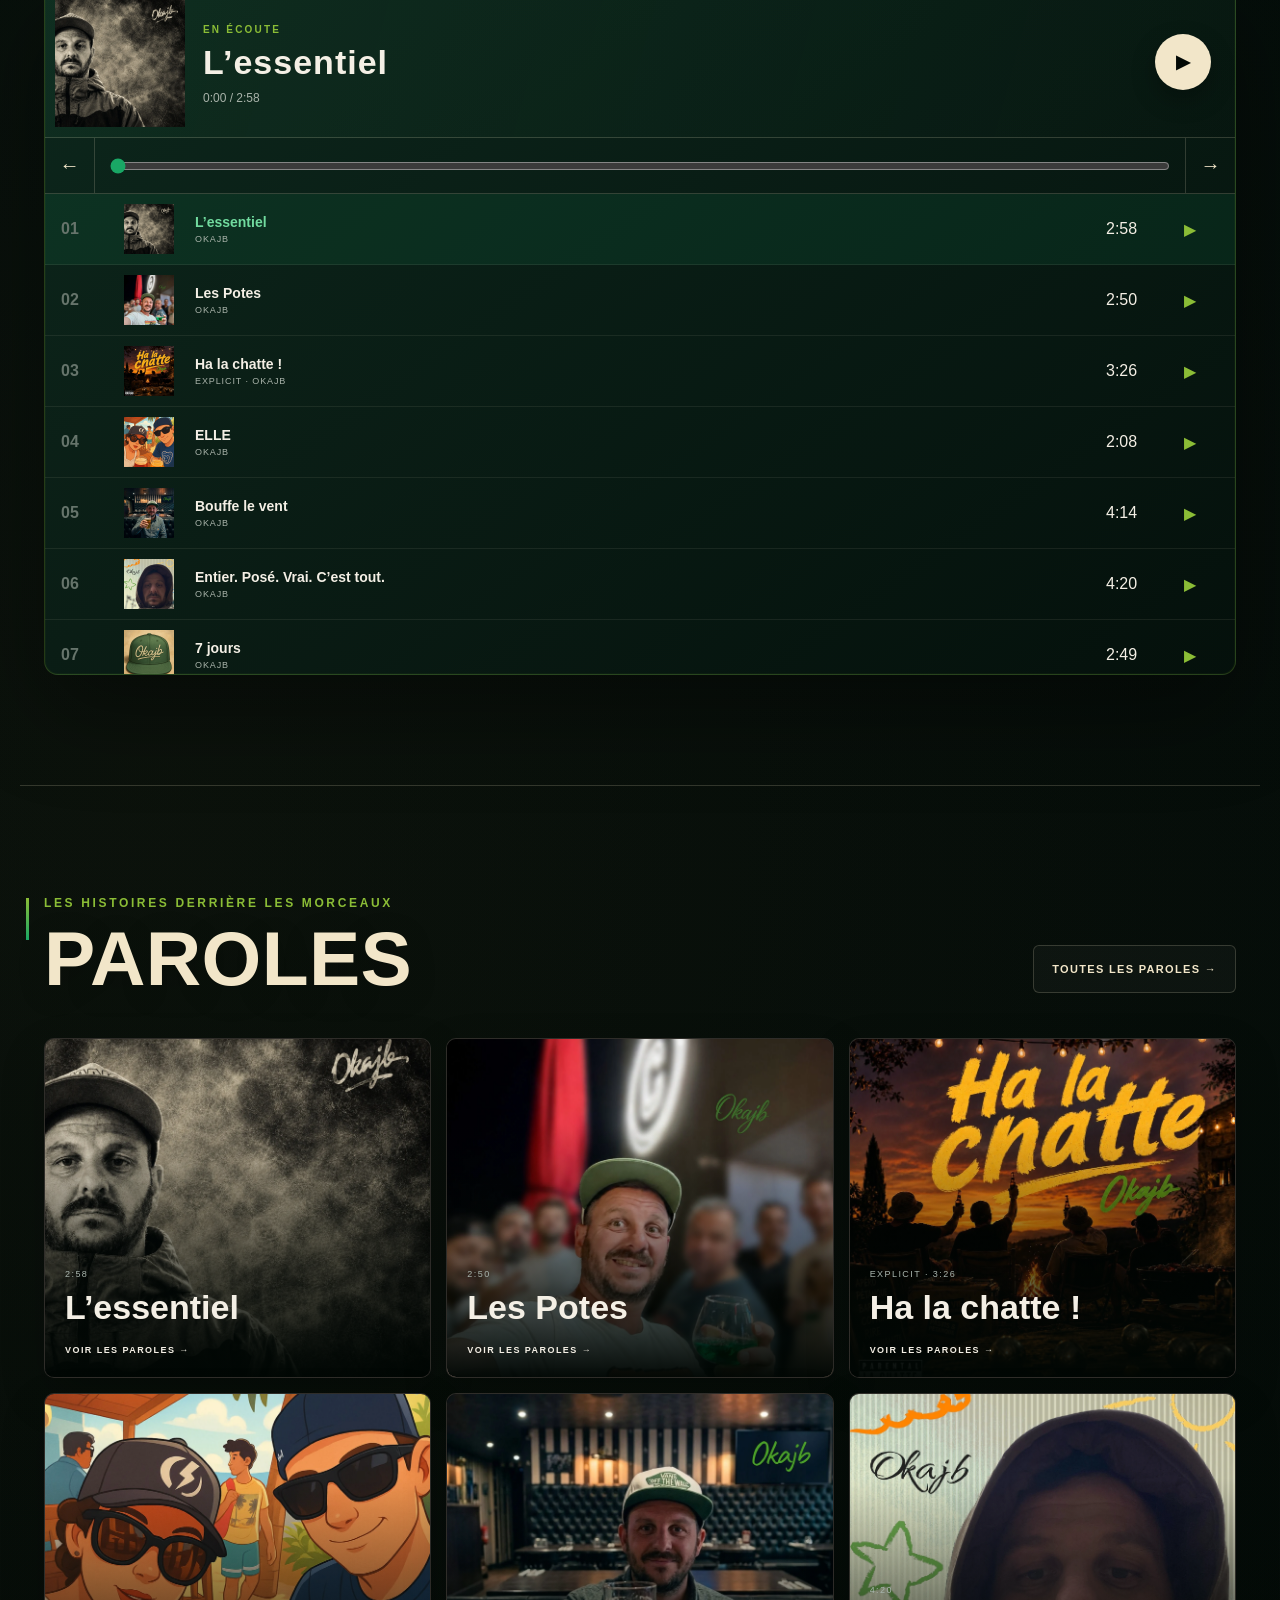
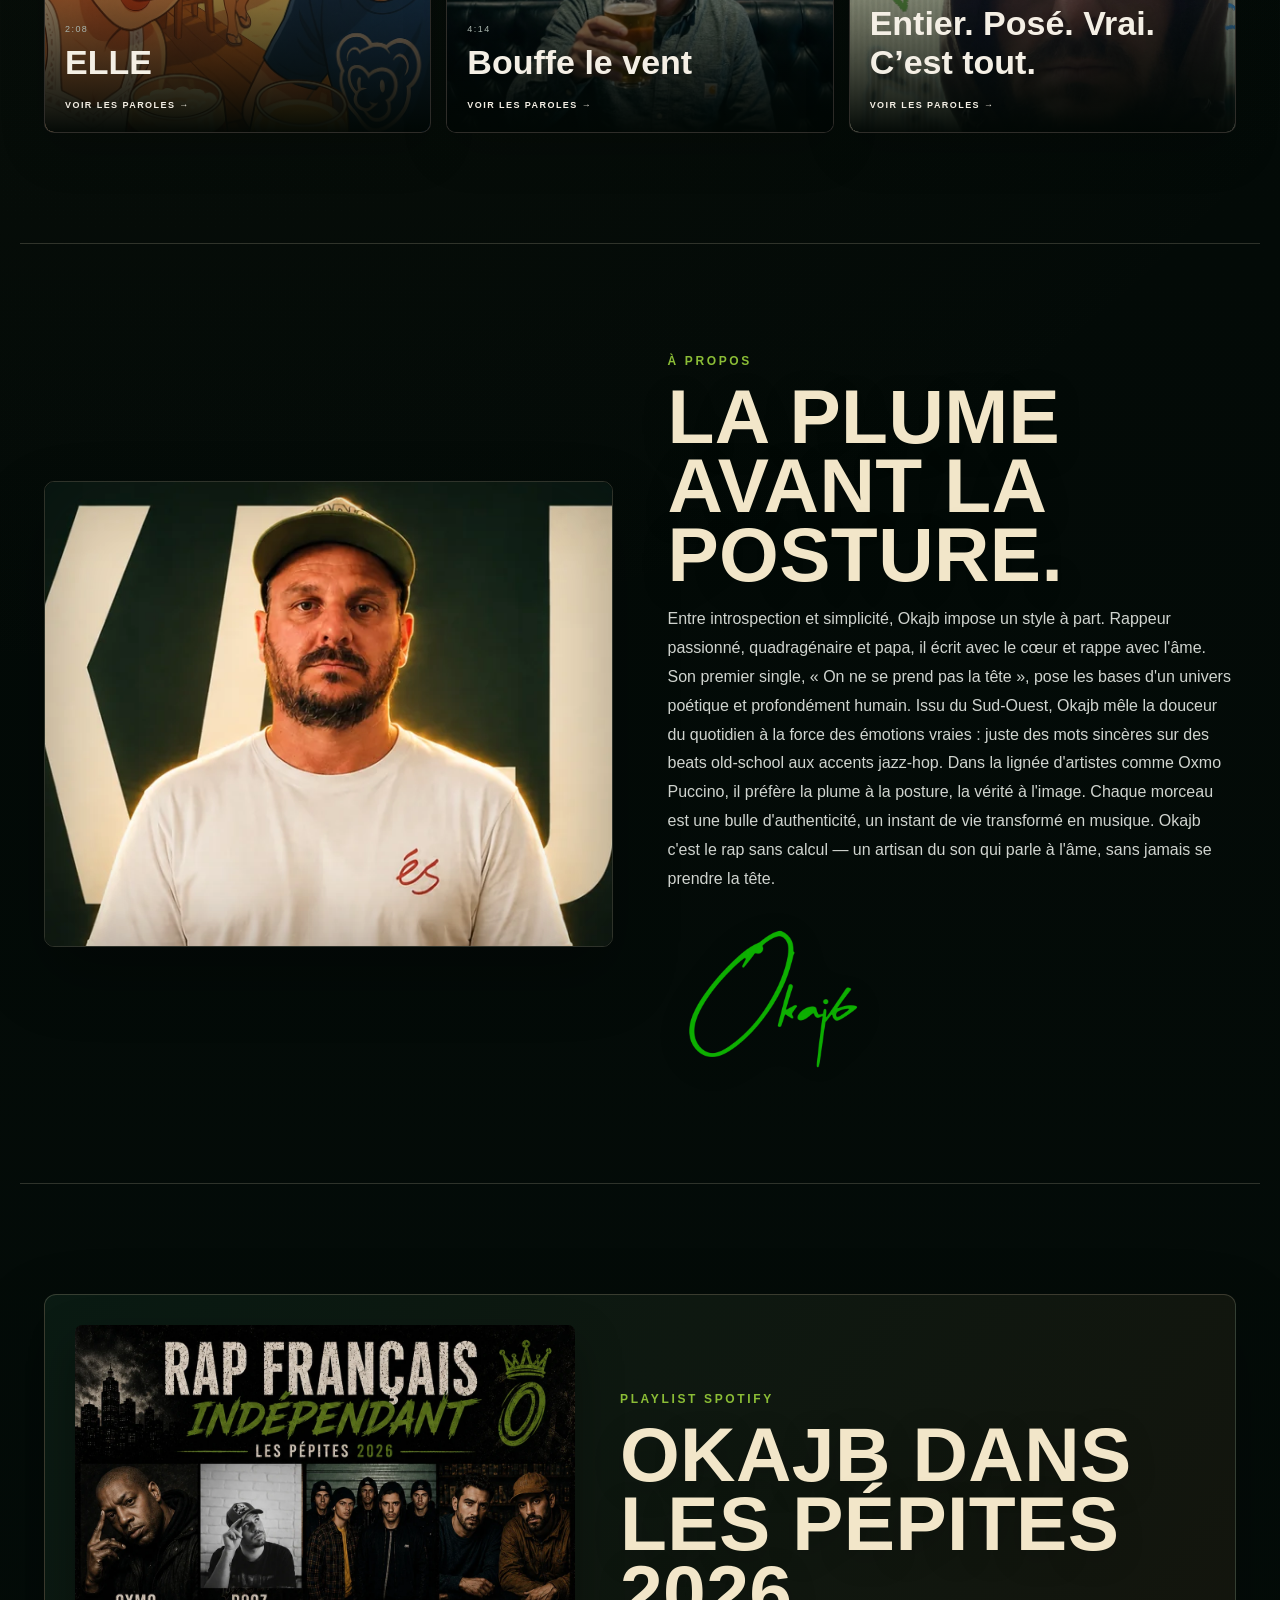
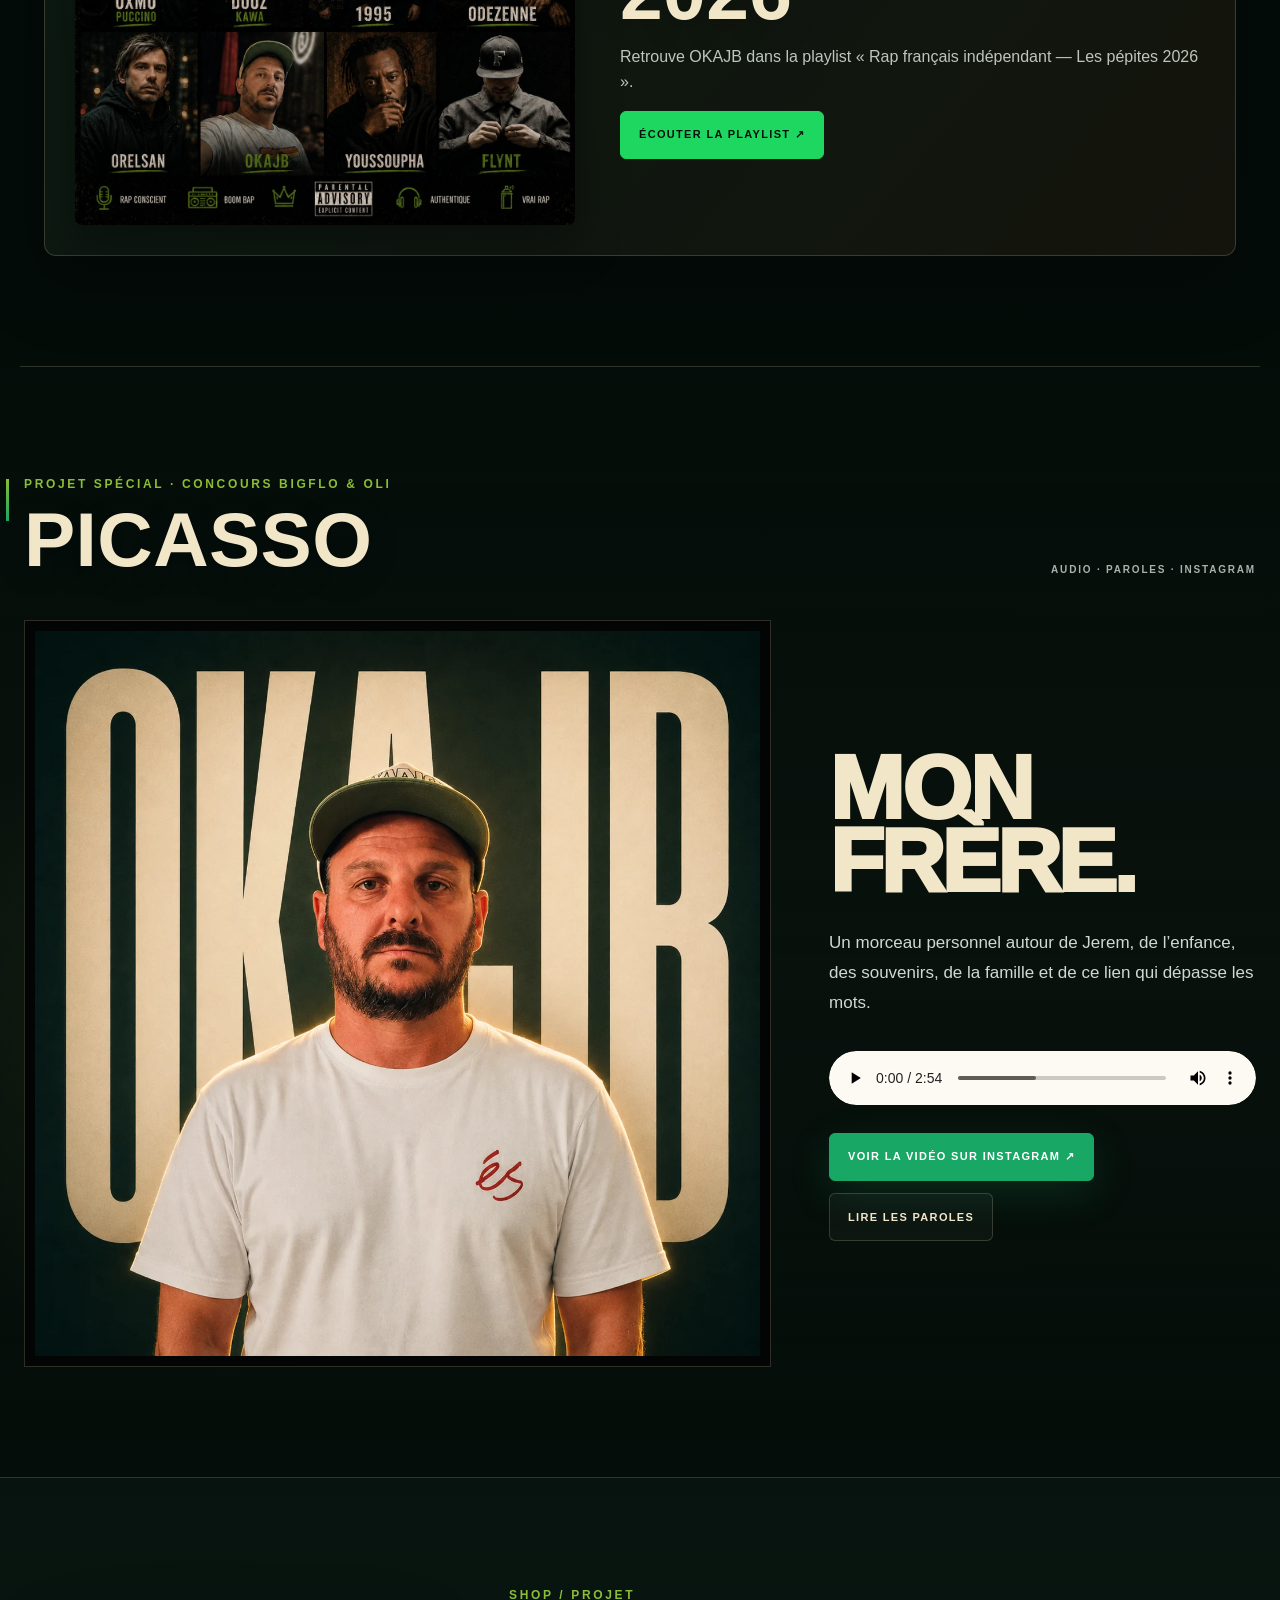
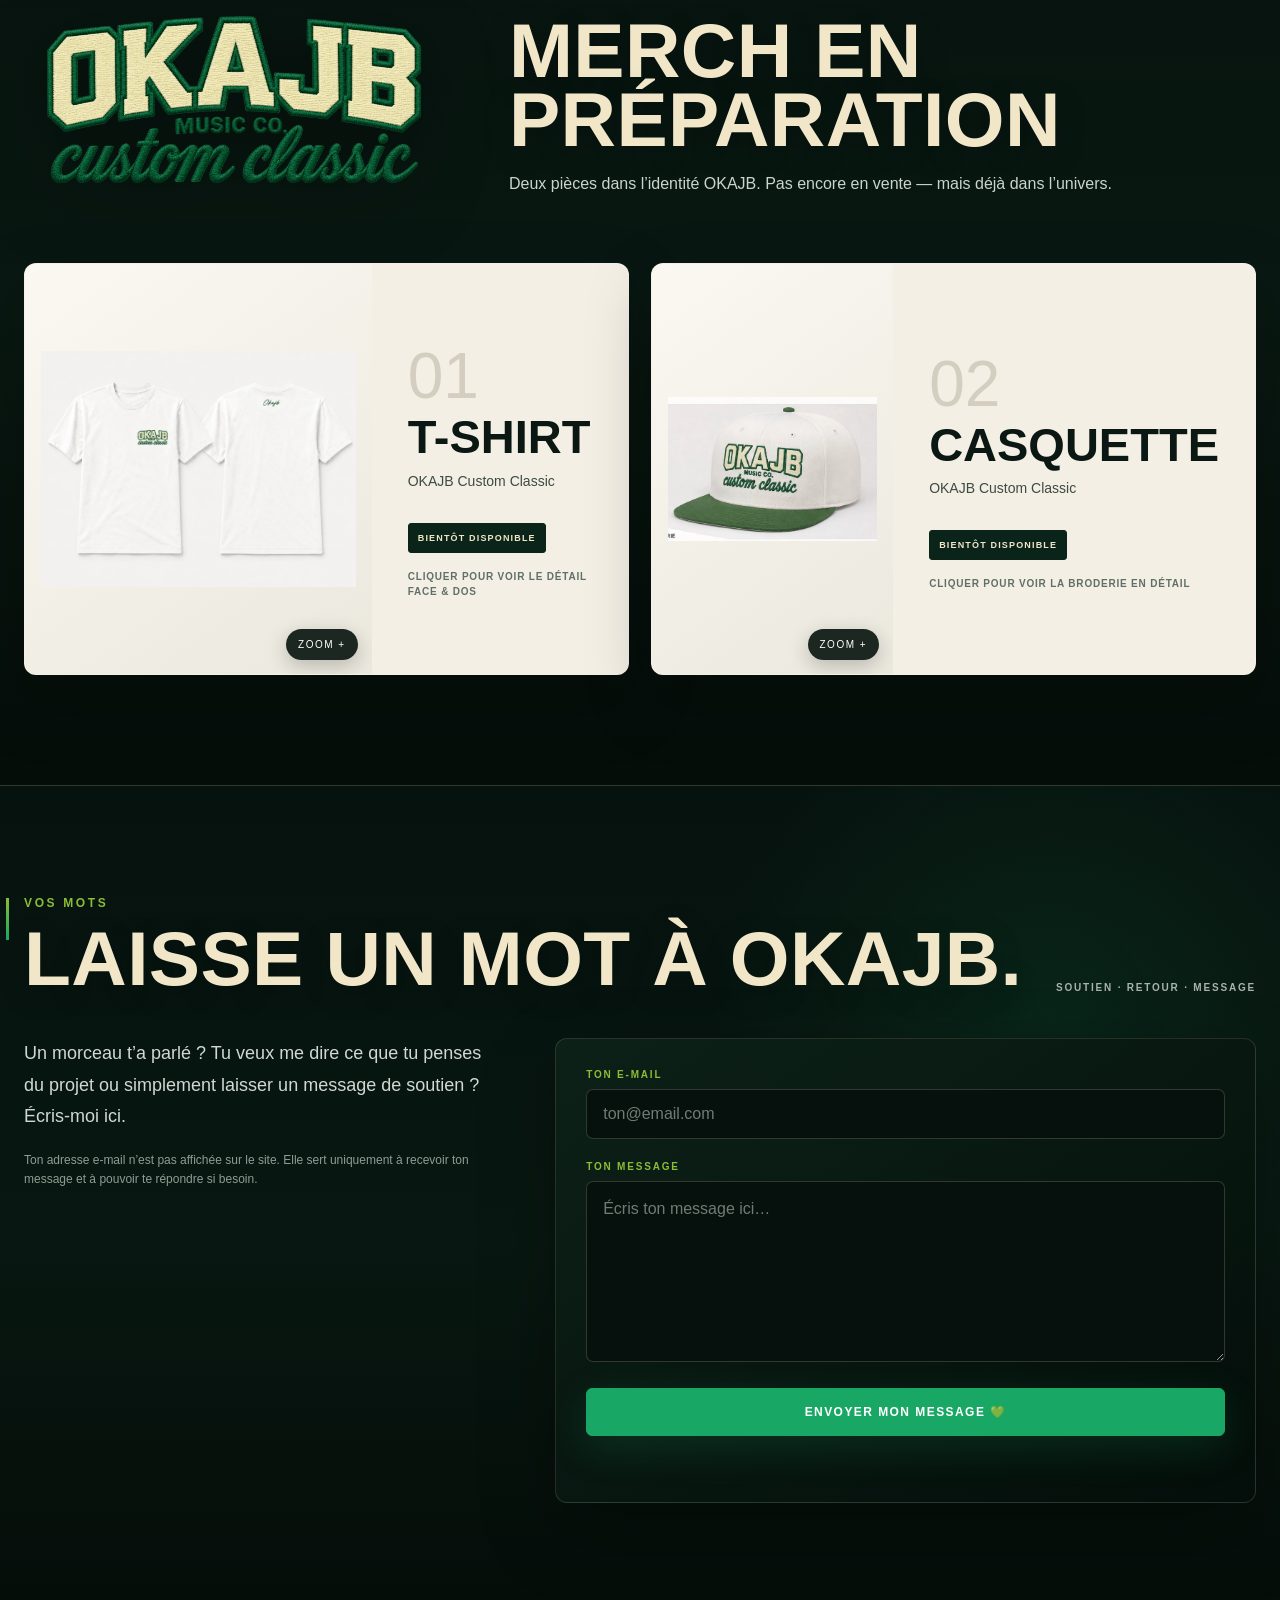
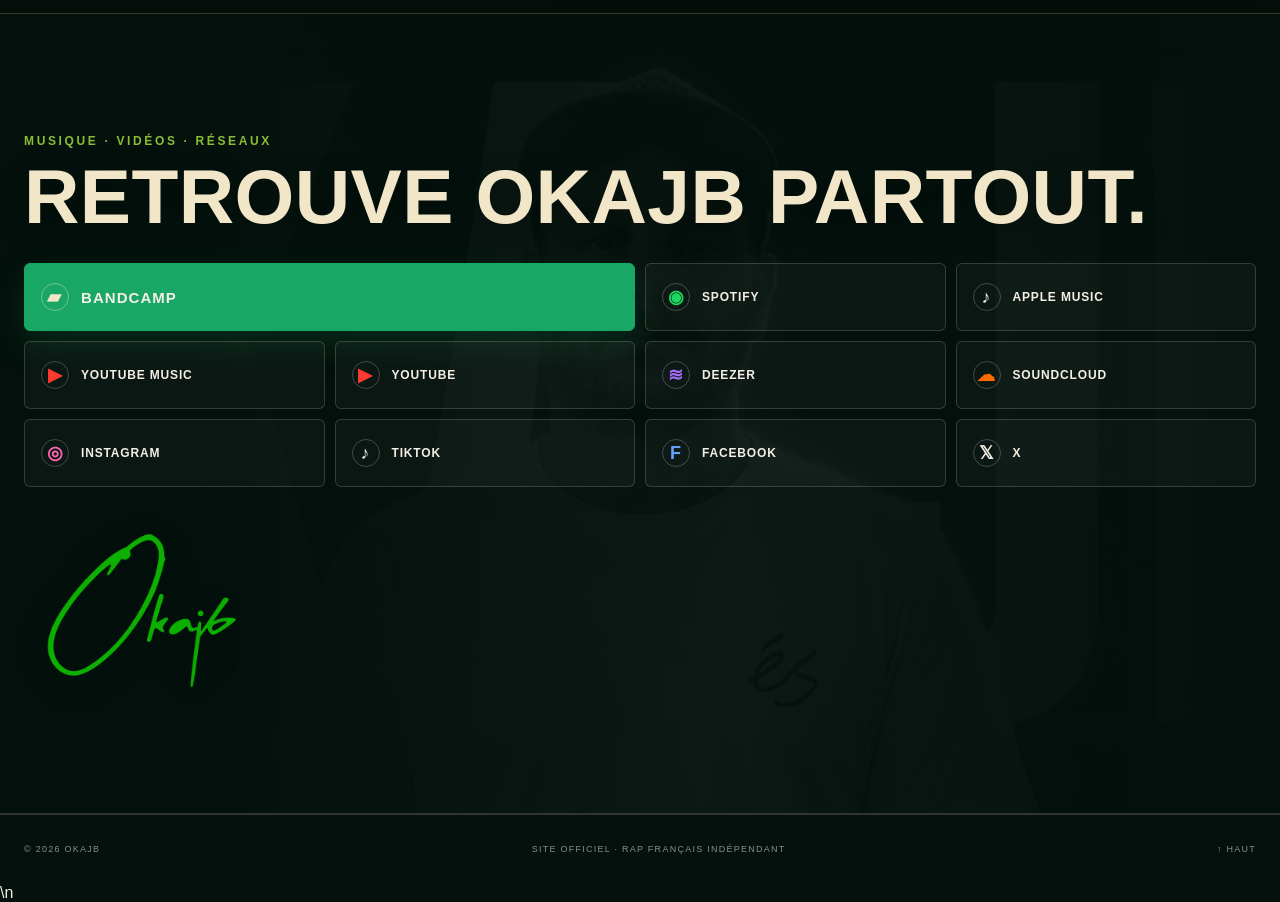
==== commit f8feca0e: "Enable OKAJB analytics on home page" ====
--- a/index.html
+++ b/index.html
@@ -239,5 +239,5 @@
   <script src="data.js"></script>
   <script src="app.js"></script>
   <!-- deploy-refresh-20260922-2218 -->
-</body>
+  <script src="analytics.js"></script>\n</body>
 </html>
